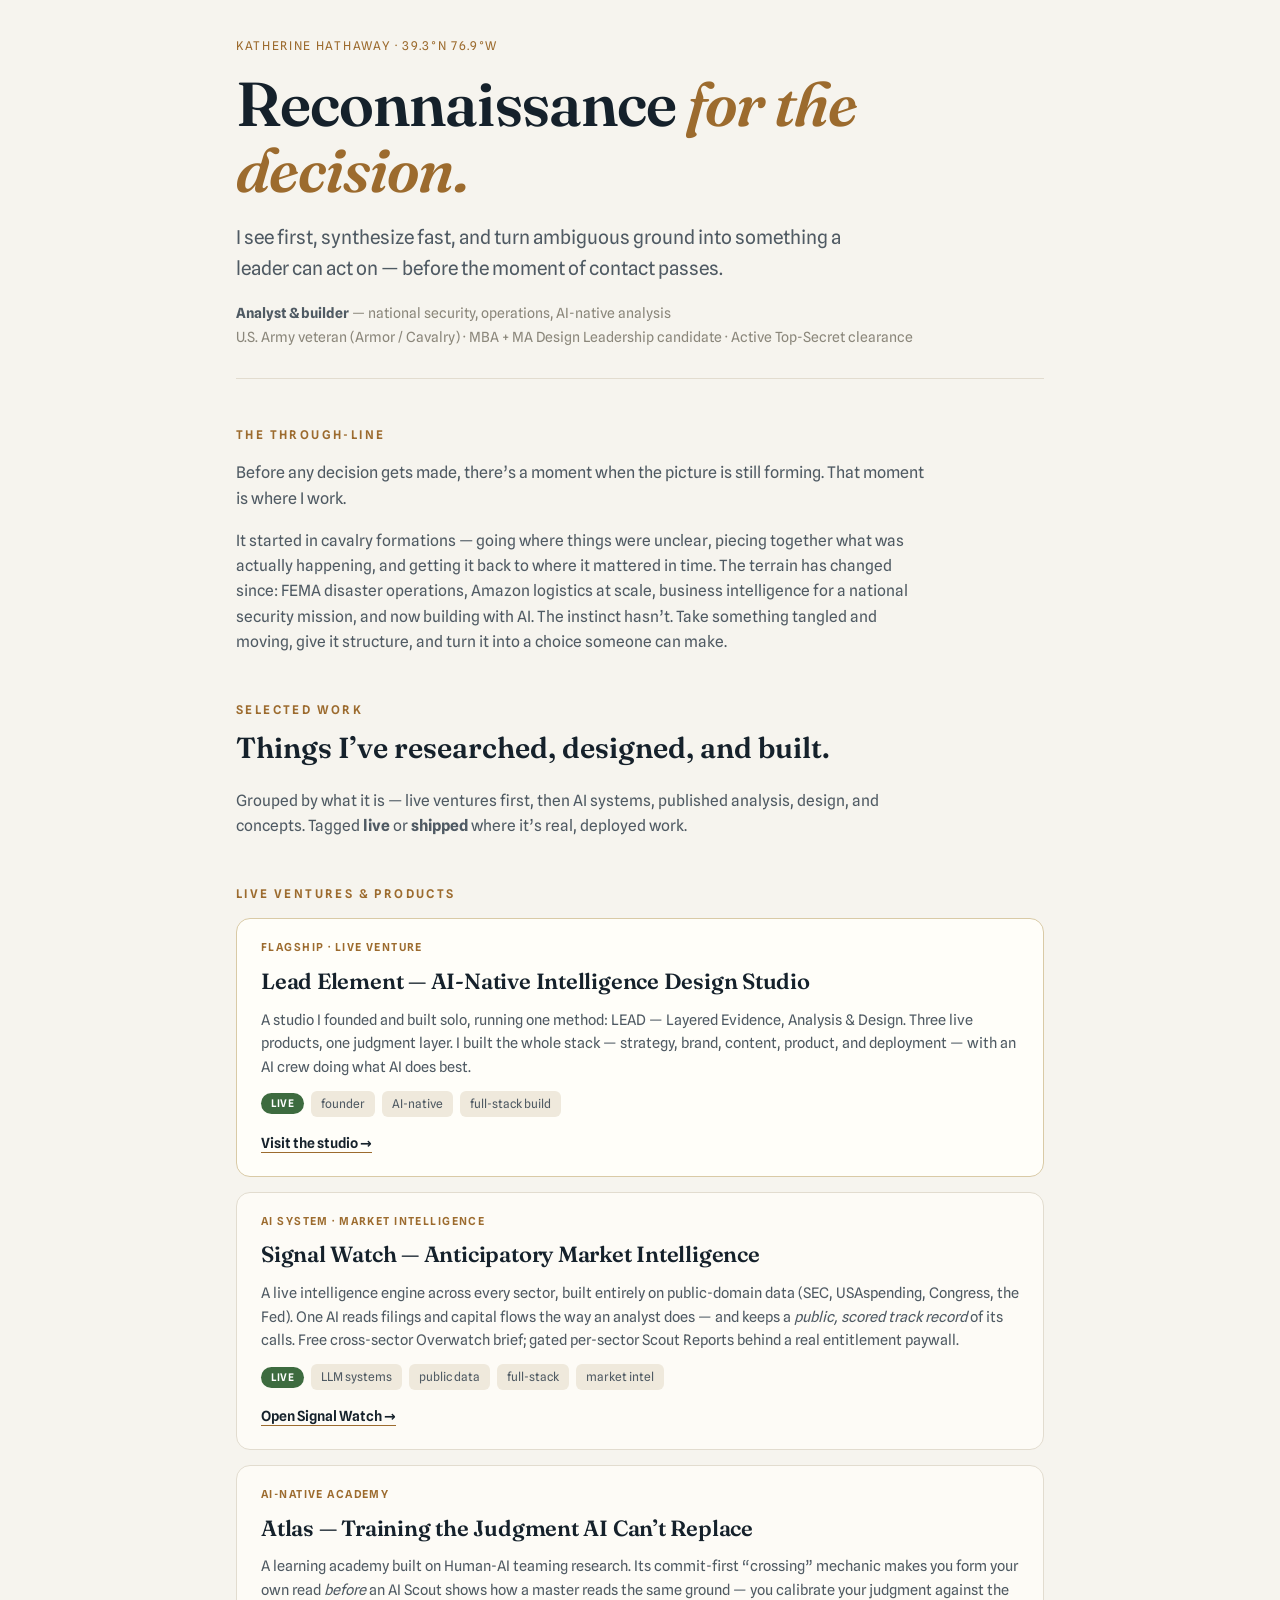
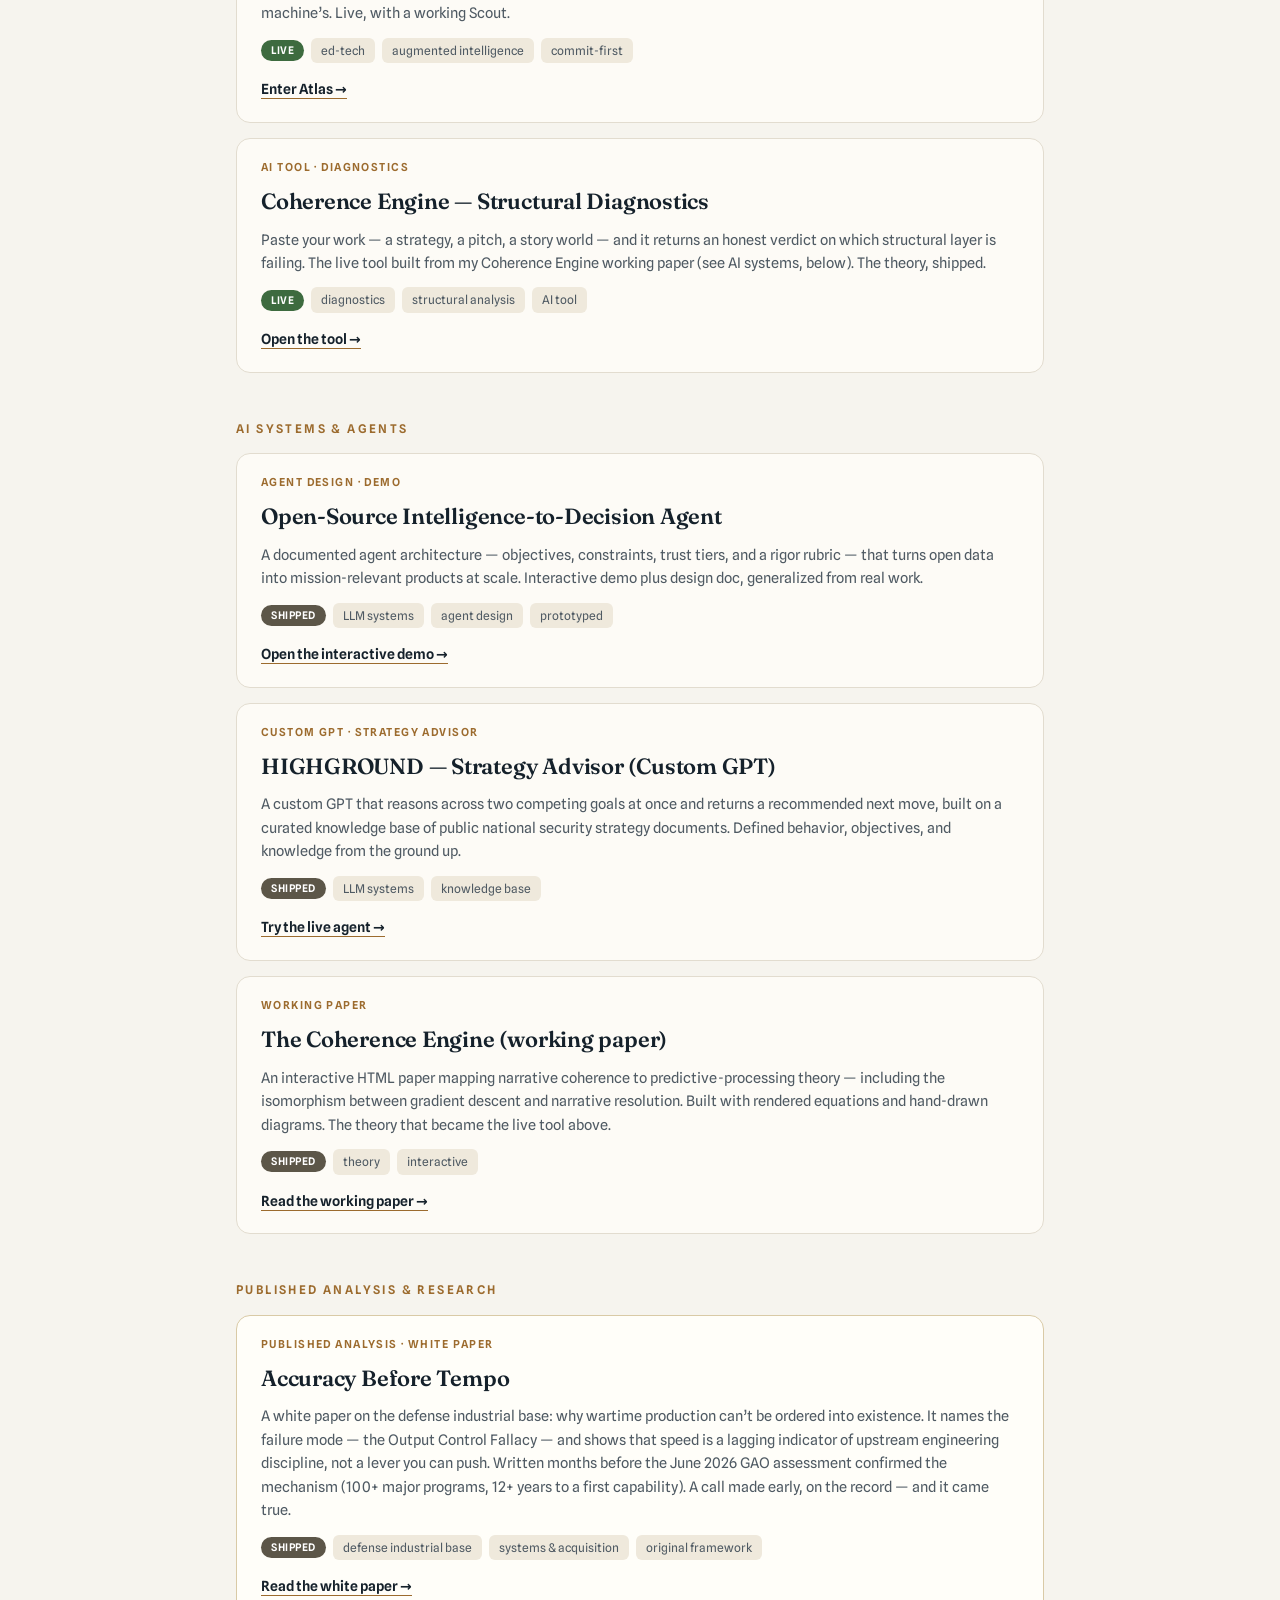
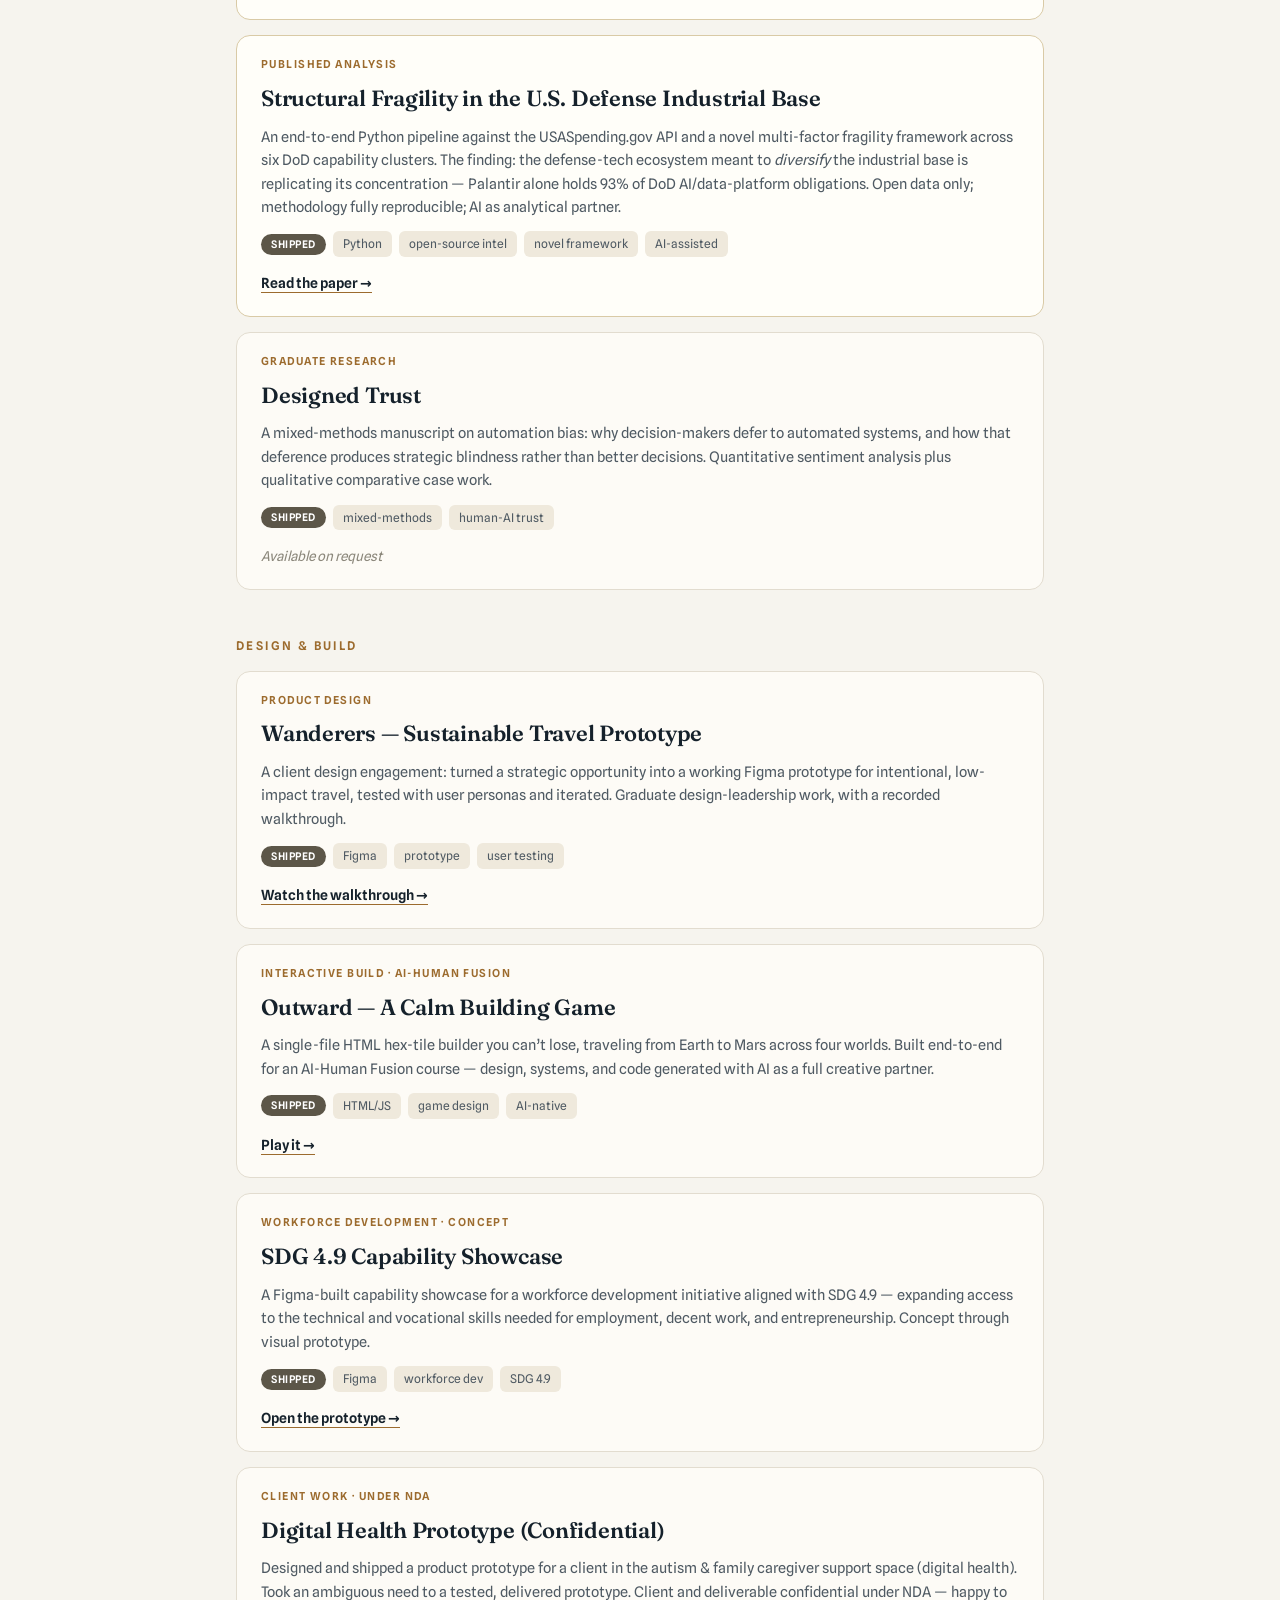
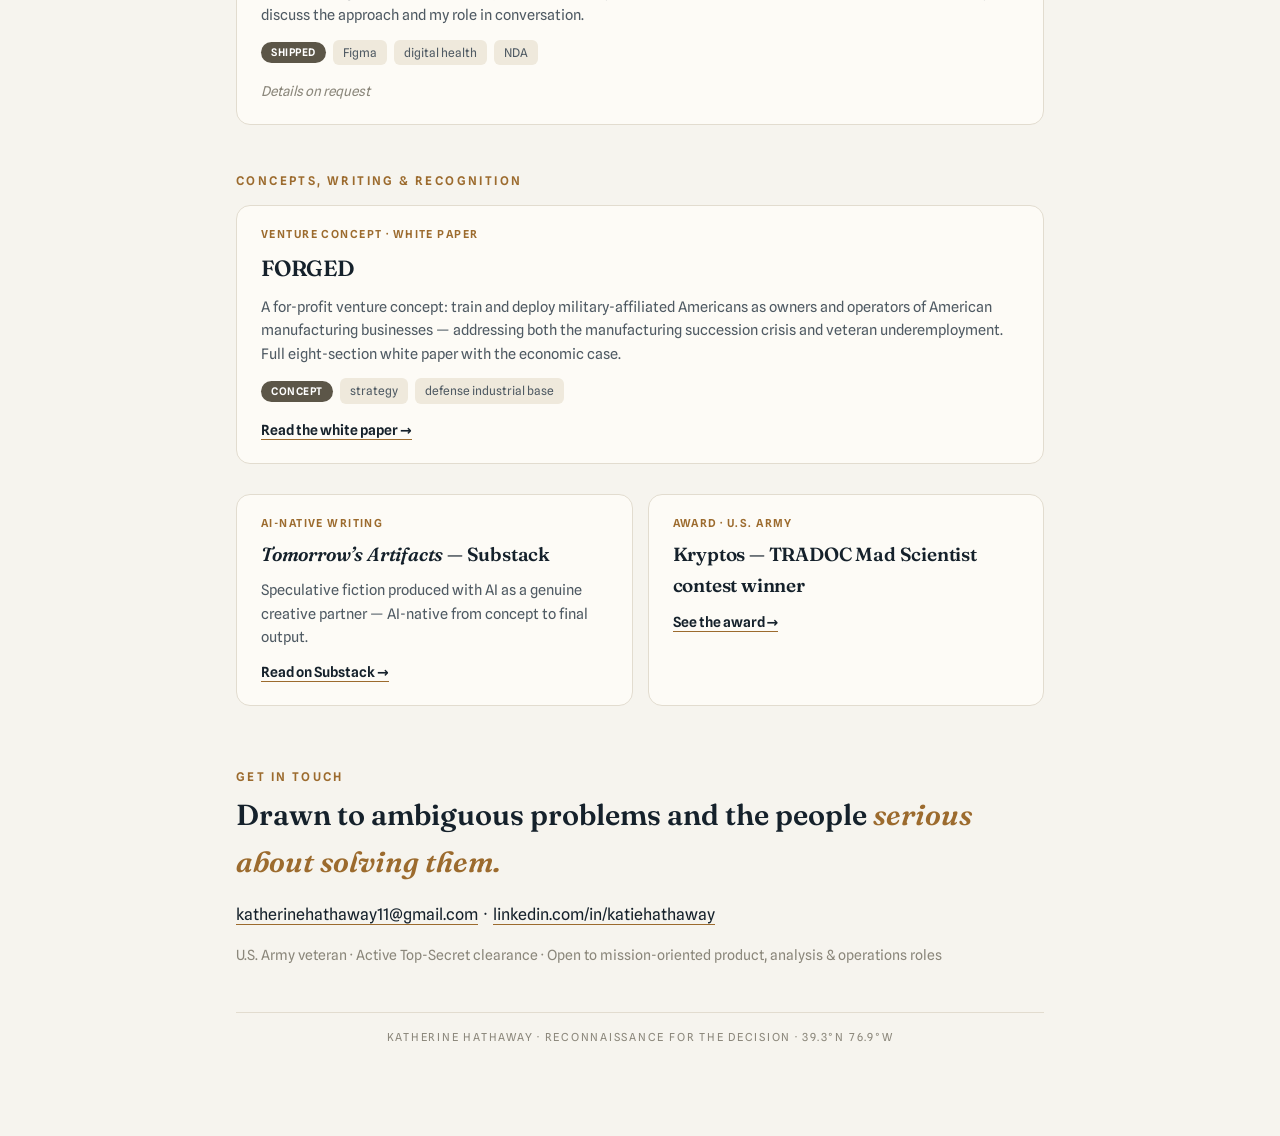
==== index.html @ a7eb68f5 "Add "Accuracy Before Tempo" white paper - accuracy-before-tempo.html at repo root (accent rethemed t" ====
<!DOCTYPE html>
<html lang="en">
<head>
<meta charset="UTF-8">
<meta name="viewport" content="width=device-width, initial-scale=1.0">
<title>Katherine Hathaway — Reconnaissance for the Decision</title>
<meta name="description" content="Katherine Hathaway — analyst and builder. Seeing first, synthesizing fast, and enabling the decision before the moment of contact.">
<link rel="preconnect" href="https://fonts.googleapis.com">
<link rel="preconnect" href="https://fonts.gstatic.com" crossorigin>
<link href="https://fonts.googleapis.com/css2?family=Fraunces:opsz,wght@9..144,400;9..144,500;9..144,600&family=Spline+Sans:wght@400;500;600&display=swap" rel="stylesheet">
<style>
  :root{--bg:#f6f4ee;--paper:#fdfbf6;--ink:#15212b;--dim:#4f5a63;--faint:#8b877b;--line:#e2dccf;
    --accent:#9c6b2e;--live:#3d6b3f;--chip:#efe9dc}
  *{box-sizing:border-box}
  body{margin:0;background:var(--bg);color:var(--ink);line-height:1.62;
    font-family:"Spline Sans",system-ui,-apple-system,Segoe UI,Roboto,sans-serif}
  .wrap{max-width:860px;margin:0 auto;padding:36px 26px 90px}
  .coord{font-family:"Spline Sans",monospace;font-size:12px;letter-spacing:.14em;color:var(--accent);text-transform:uppercase}
  h1{font-family:"Fraunces",Georgia,serif;font-size:62px;line-height:1.06;margin:16px 0 14px;letter-spacing:-.015em;font-weight:600}
  h1 em{color:var(--accent);font-style:italic}
  .tag-line{font-size:19px;color:var(--dim);max-width:660px}
  .cred{font-size:14px;color:var(--faint);margin-top:14px;line-height:1.7}
  .cred b{color:var(--dim)}
  .sec{font-family:"Spline Sans",sans-serif;font-size:12px;letter-spacing:.2em;text-transform:uppercase;color:var(--accent);font-weight:600;margin:46px 0 6px}
  h2{font-family:"Fraunces",serif;font-size:29px;font-weight:600;margin:2px 0 10px}
  h2 em{color:var(--accent);font-style:italic}
  .intro{color:var(--dim);font-size:15.5px;max-width:690px}
  .rule{height:1px;background:var(--line);margin:28px 0}
  .card{background:var(--paper);border:1px solid var(--line);border-radius:14px;padding:20px 24px;margin:15px 0;transition:border-color .15s}
  .card:hover{border-color:#cbbf9f}
  .card.hero{background:#fffef9;border-color:#d9caa6}
  .cat{font-family:"Spline Sans",sans-serif;font-size:11px;letter-spacing:.13em;text-transform:uppercase;color:var(--accent);font-weight:600;margin-bottom:7px}
  .card h3{font-family:"Fraunces",serif;font-size:22px;font-weight:600;margin:0 0 8px;letter-spacing:-.01em}
  .card p{color:var(--dim);font-size:14.5px;margin:0 0 13px}
  .meta{display:flex;flex-wrap:wrap;gap:7px;align-items:center;margin-bottom:13px}
  .pill{font-family:"Spline Sans",sans-serif;font-size:10.5px;letter-spacing:.05em;text-transform:uppercase;font-weight:600;padding:2px 10px;border-radius:20px;background:var(--live);color:#fff}
  .pill.ship{background:#5c5648}.pill.act{background:var(--accent)}
  .chip{font-size:12px;color:var(--dim);background:var(--chip);border-radius:6px;padding:3px 10px}
  .link{color:var(--ink);font-size:14px;font-weight:600;text-decoration:none;border-bottom:1.5px solid var(--accent);padding-bottom:1px}
  .link:hover{color:var(--accent)}
  .muted-link{color:var(--faint);font-size:13.5px;font-style:italic}
  .grid2{display:grid;grid-template-columns:1fr 1fr;gap:15px}
  @media(max-width:640px){.grid2{grid-template-columns:1fr}h1{font-size:46px}}
  .contact a{color:var(--ink);text-decoration:none;border-bottom:1.5px solid var(--accent)}
  .contact a:hover{color:var(--accent)}
  footer{margin-top:44px;border-top:1px solid var(--line);padding-top:16px}
  .foot-coord{font-family:"Spline Sans",sans-serif;font-size:11px;letter-spacing:.16em;color:var(--faint);text-transform:uppercase;text-align:center}
</style>
</head>
<body>
<div class="wrap">
  <div class="coord">Katherine Hathaway · 39.3°N 76.9°W</div>
  <h1>Reconnaissance <em>for the decision.</em></h1>
  <p class="tag-line">I see first, synthesize fast, and turn ambiguous ground into something a leader can act on — before the moment of contact passes.</p>
  <p class="cred"><b>Analyst &amp; builder</b> — national security, operations, AI-native analysis<br>
  U.S. Army veteran (Armor / Cavalry) · MBA + MA Design Leadership candidate · Active Top-Secret clearance</p>

  <div class="rule"></div>
  <div class="sec">The through-line</div>
  <p class="intro" style="font-size:16px">Before any decision gets made, there&#8217;s a moment when the picture is still forming. That moment is where I work.</p>
  <p class="intro">It started in cavalry formations — going where things were unclear, piecing together what was actually happening, and getting it back to where it mattered in time. The terrain has changed since: FEMA disaster operations, Amazon logistics at scale, business intelligence for a national security mission, and now building with AI. The instinct hasn&#8217;t. Take something tangled and moving, give it structure, and turn it into a choice someone can make.</p>

  <div class="sec">Selected work</div>
  <h2>Things I&#8217;ve researched, designed, and built.</h2>
  <p class="intro">Grouped by what it is — live ventures first, then AI systems, published analysis, design, and concepts. Tagged <b>live</b> or <b>shipped</b> where it&#8217;s real, deployed work.</p>

  <div class="sec">Live ventures &amp; products</div>

  <div class="card hero">
    <div class="cat">Flagship · Live venture</div>
    <h3>Lead Element — AI-Native Intelligence Design Studio</h3>
    <p>A studio I founded and built solo, running one method: LEAD — Layered Evidence, Analysis &amp; Design. Three live products, one judgment layer. I built the whole stack — strategy, brand, content, product, and deployment — with an AI crew doing what AI does best.</p>
    <div class="meta"><span class="pill">live</span><span class="chip">founder</span><span class="chip">AI-native</span><span class="chip">full-stack build</span></div>
    <a class="link" href="https://leadelement.design">Visit the studio →</a>
  </div>

  <div class="card">
    <div class="cat">AI system · Market intelligence</div>
    <h3>Signal Watch — Anticipatory Market Intelligence</h3>
    <p>A live intelligence engine across every sector, built entirely on public-domain data (SEC, USAspending, Congress, the Fed). One AI reads filings and capital flows the way an analyst does — and keeps a <i>public, scored track record</i> of its calls. Free cross-sector Overwatch brief; gated per-sector Scout Reports behind a real entitlement paywall.</p>
    <div class="meta"><span class="pill">live</span><span class="chip">LLM systems</span><span class="chip">public data</span><span class="chip">full-stack</span><span class="chip">market intel</span></div>
    <a class="link" href="https://signalwatch-intel.netlify.app">Open Signal Watch →</a>
  </div>

  <div class="card">
    <div class="cat">AI-native academy</div>
    <h3>Atlas — Training the Judgment AI Can&#8217;t Replace</h3>
    <p>A learning academy built on Human-AI teaming research. Its commit-first &#8220;crossing&#8221; mechanic makes you form your own read <i>before</i> an AI Scout shows how a master reads the same ground — you calibrate your judgment against the machine&#8217;s. Live, with a working Scout.</p>
    <div class="meta"><span class="pill">live</span><span class="chip">ed-tech</span><span class="chip">augmented intelligence</span><span class="chip">commit-first</span></div>
    <a class="link" href="https://atlas-learning-academy.netlify.app">Enter Atlas →</a>
  </div>

  <div class="card">
    <div class="cat">AI tool · Diagnostics</div>
    <h3>Coherence Engine — Structural Diagnostics</h3>
    <p>Paste your work — a strategy, a pitch, a story world — and it returns an honest verdict on which structural layer is failing. The live tool built from my Coherence Engine working paper (see AI systems, below). The theory, shipped.</p>
    <div class="meta"><span class="pill">live</span><span class="chip">diagnostics</span><span class="chip">structural analysis</span><span class="chip">AI tool</span></div>
    <a class="link" href="https://coherence-engine-kh.netlify.app">Open the tool →</a>
  </div>

  <div class="sec">AI systems &amp; agents</div>

  <div class="card">
    <div class="cat">Agent design · demo</div>
    <h3>Open-Source Intelligence-to-Decision Agent</h3>
    <p>A documented agent architecture — objectives, constraints, trust tiers, and a rigor rubric — that turns open data into mission-relevant products at scale. Interactive demo plus design doc, generalized from real work.</p>
    <div class="meta"><span class="pill ship">shipped</span><span class="chip">LLM systems</span><span class="chip">agent design</span><span class="chip">prototyped</span></div>
    <a class="link" href="https://katherinehathaway.netlify.app/agent_design_demo">Open the interactive demo →</a>
  </div>

  <div class="card">
    <div class="cat">Custom GPT · strategy advisor</div>
    <h3>HIGHGROUND — Strategy Advisor (Custom GPT)</h3>
    <p>A custom GPT that reasons across two competing goals at once and returns a recommended next move, built on a curated knowledge base of public national security strategy documents. Defined behavior, objectives, and knowledge from the ground up.</p>
    <div class="meta"><span class="pill ship">shipped</span><span class="chip">LLM systems</span><span class="chip">knowledge base</span></div>
    <a class="link" href="https://chatgpt.com/g/g-6a1b4e32e2e081918fb366ae6318f554-highground">Try the live agent →</a>
  </div>

  <div class="card">
    <div class="cat">Working paper</div>
    <h3>The Coherence Engine (working paper)</h3>
    <p>An interactive HTML paper mapping narrative coherence to predictive-processing theory — including the isomorphism between gradient descent and narrative resolution. Built with rendered equations and hand-drawn diagrams. The theory that became the live tool above.</p>
    <div class="meta"><span class="pill ship">shipped</span><span class="chip">theory</span><span class="chip">interactive</span></div>
    <a class="link" href="https://claude.ai/public/artifacts/2741da09-da04-455b-bac2-7fe76b995691">Read the working paper →</a>
  </div>

  <div class="sec">Published analysis &amp; research</div>

  <div class="card hero">
    <div class="cat">Published analysis · white paper</div>
    <h3>Accuracy Before Tempo</h3>
    <p>A white paper on the defense industrial base: why wartime production can&#8217;t be ordered into existence. It names the failure mode — the Output Control Fallacy — and shows that speed is a lagging indicator of upstream engineering discipline, not a lever you can push. Written months before the June 2026 GAO assessment confirmed the mechanism (100+ major programs, 12+ years to a first capability). A call made early, on the record — and it came true.</p>
    <div class="meta"><span class="pill ship">shipped</span><span class="chip">defense industrial base</span><span class="chip">systems &amp; acquisition</span><span class="chip">original framework</span></div>
    <a class="link" href="/accuracy-before-tempo">Read the white paper →</a>
  </div>

  <div class="card hero">
    <div class="cat">Published analysis</div>
    <h3>Structural Fragility in the U.S. Defense Industrial Base</h3>
    <p>An end-to-end Python pipeline against the USASpending.gov API and a novel multi-factor fragility framework across six DoD capability clusters. The finding: the defense-tech ecosystem meant to <i>diversify</i> the industrial base is replicating its concentration — Palantir alone holds 93% of DoD AI/data-platform obligations. Open data only; methodology fully reproducible; AI as analytical partner.</p>
    <div class="meta"><span class="pill ship">shipped</span><span class="chip">Python</span><span class="chip">open-source intel</span><span class="chip">novel framework</span><span class="chip">AI-assisted</span></div>
    <a class="link" href="https://www.linkedin.com/pulse/structural-fragility-us-defense-industrial-base-using-hathaway-vlwae/">Read the paper →</a>
  </div>

  <div class="card">
    <div class="cat">Graduate research</div>
    <h3>Designed Trust</h3>
    <p>A mixed-methods manuscript on automation bias: why decision-makers defer to automated systems, and how that deference produces strategic blindness rather than better decisions. Quantitative sentiment analysis plus qualitative comparative case work.</p>
    <div class="meta"><span class="pill ship">shipped</span><span class="chip">mixed-methods</span><span class="chip">human-AI trust</span></div>
    <span class="muted-link">Available on request</span>
  </div>

  <div class="sec">Design &amp; build</div>

  <div class="card">
    <div class="cat">Product design</div>
    <h3>Wanderers — Sustainable Travel Prototype</h3>
    <p>A client design engagement: turned a strategic opportunity into a working Figma prototype for intentional, low-impact travel, tested with user personas and iterated. Graduate design-leadership work, with a recorded walkthrough.</p>
    <div class="meta"><span class="pill ship">shipped</span><span class="chip">Figma</span><span class="chip">prototype</span><span class="chip">user testing</span></div>
    <a class="link" href="https://snake-onion-46235903.figma.site/">Watch the walkthrough →</a>
  </div>

  <div class="card">
    <div class="cat">Interactive build · AI-Human Fusion</div>
    <h3>Outward — A Calm Building Game</h3>
    <p>A single-file HTML hex-tile builder you can&#8217;t lose, traveling from Earth to Mars across four worlds. Built end-to-end for an AI-Human Fusion course — design, systems, and code generated with AI as a full creative partner.</p>
    <div class="meta"><span class="pill ship">shipped</span><span class="chip">HTML/JS</span><span class="chip">game design</span><span class="chip">AI-native</span></div>
    <a class="link" href="https://katherinehathaway.netlify.app/outward">Play it →</a>
  </div>

  <div class="card">
    <div class="cat">Workforce development · concept</div>
    <h3>SDG 4.9 Capability Showcase</h3>
    <p>A Figma-built capability showcase for a workforce development initiative aligned with SDG 4.9 — expanding access to the technical and vocational skills needed for employment, decent work, and entrepreneurship. Concept through visual prototype.</p>
    <div class="meta"><span class="pill ship">shipped</span><span class="chip">Figma</span><span class="chip">workforce dev</span><span class="chip">SDG 4.9</span></div>
    <a class="link" href="https://linked-meta-05656692.figma.site/">Open the prototype →</a>
  </div>

  <div class="card">
    <div class="cat">Client work · under NDA</div>
    <h3>Digital Health Prototype (Confidential)</h3>
    <p>Designed and shipped a product prototype for a client in the autism &amp; family caregiver support space (digital health). Took an ambiguous need to a tested, delivered prototype. Client and deliverable confidential under NDA — happy to discuss the approach and my role in conversation.</p>
    <div class="meta"><span class="pill ship">shipped</span><span class="chip">Figma</span><span class="chip">digital health</span><span class="chip">NDA</span></div>
    <span class="muted-link">Details on request</span>
  </div>

  <div class="sec">Concepts, writing &amp; recognition</div>

  <div class="card">
    <div class="cat">Venture concept · white paper</div>
    <h3>FORGED</h3>
    <p>A for-profit venture concept: train and deploy military-affiliated Americans as owners and operators of American manufacturing businesses — addressing both the manufacturing succession crisis and veteran underemployment. Full eight-section white paper with the economic case.</p>
    <div class="meta"><span class="pill ship">concept</span><span class="chip">strategy</span><span class="chip">defense industrial base</span></div>
    <a class="link" href="https://katherinehathaway.netlify.app/FORGED_White_Paper_2026.pdf">Read the white paper →</a>
  </div>

  <div class="grid2">
    <div class="card">
      <div class="cat">AI-native writing</div>
      <h3 style="font-size:19px"><em>Tomorrow&#8217;s Artifacts</em> — Substack</h3>
      <p style="margin-bottom:10px">Speculative fiction produced with AI as a genuine creative partner — AI-native from concept to final output.</p>
      <a class="link" href="https://katherinehathaway.substack.com/">Read on Substack →</a>
    </div>
    <div class="card">
      <div class="cat">Award · U.S. Army</div>
      <h3 style="font-size:19px">Kryptos — TRADOC Mad Scientist contest winner</h3>
      <a class="link" href="https://madsciblog.tradoc.army.mil/346-kryptos-calling-all-creators-multi-media-contest-winner/">See the award →</a>
    </div>
  </div>

  <div class="sec">Get in touch</div>
  <h2>Drawn to ambiguous problems and the people <em>serious about solving them.</em></h2>
  <p class="contact" style="font-size:16px"><a href="mailto:katherinehathaway11@gmail.com">katherinehathaway11@gmail.com</a> &nbsp;·&nbsp; <a href="https://www.linkedin.com/in/katiehathaway/">linkedin.com/in/katiehathaway</a></p>
  <p class="cred">U.S. Army veteran · Active Top-Secret clearance · Open to mission-oriented product, analysis &amp; operations roles</p>

  <footer><div class="foot-coord">Katherine Hathaway · Reconnaissance for the Decision · 39.3°N 76.9°W</div></footer>
</div>
</body>
</html>
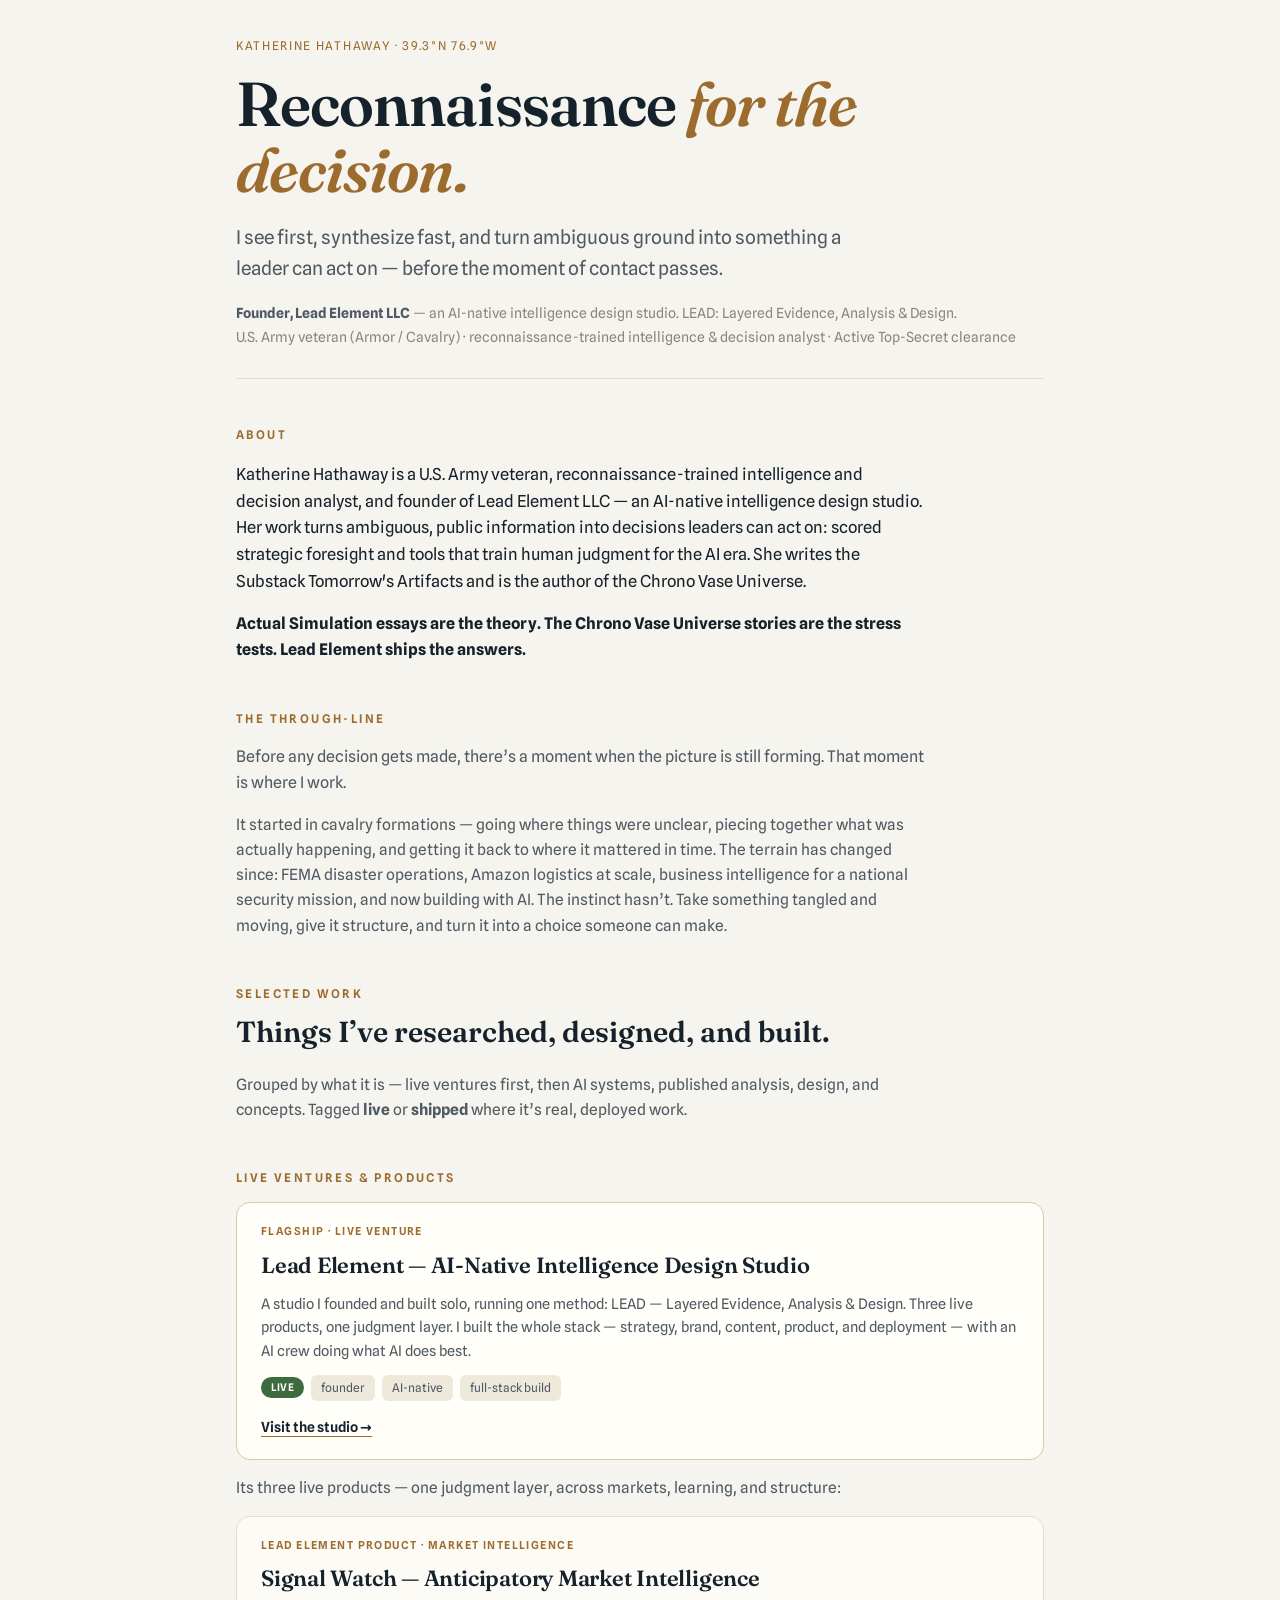
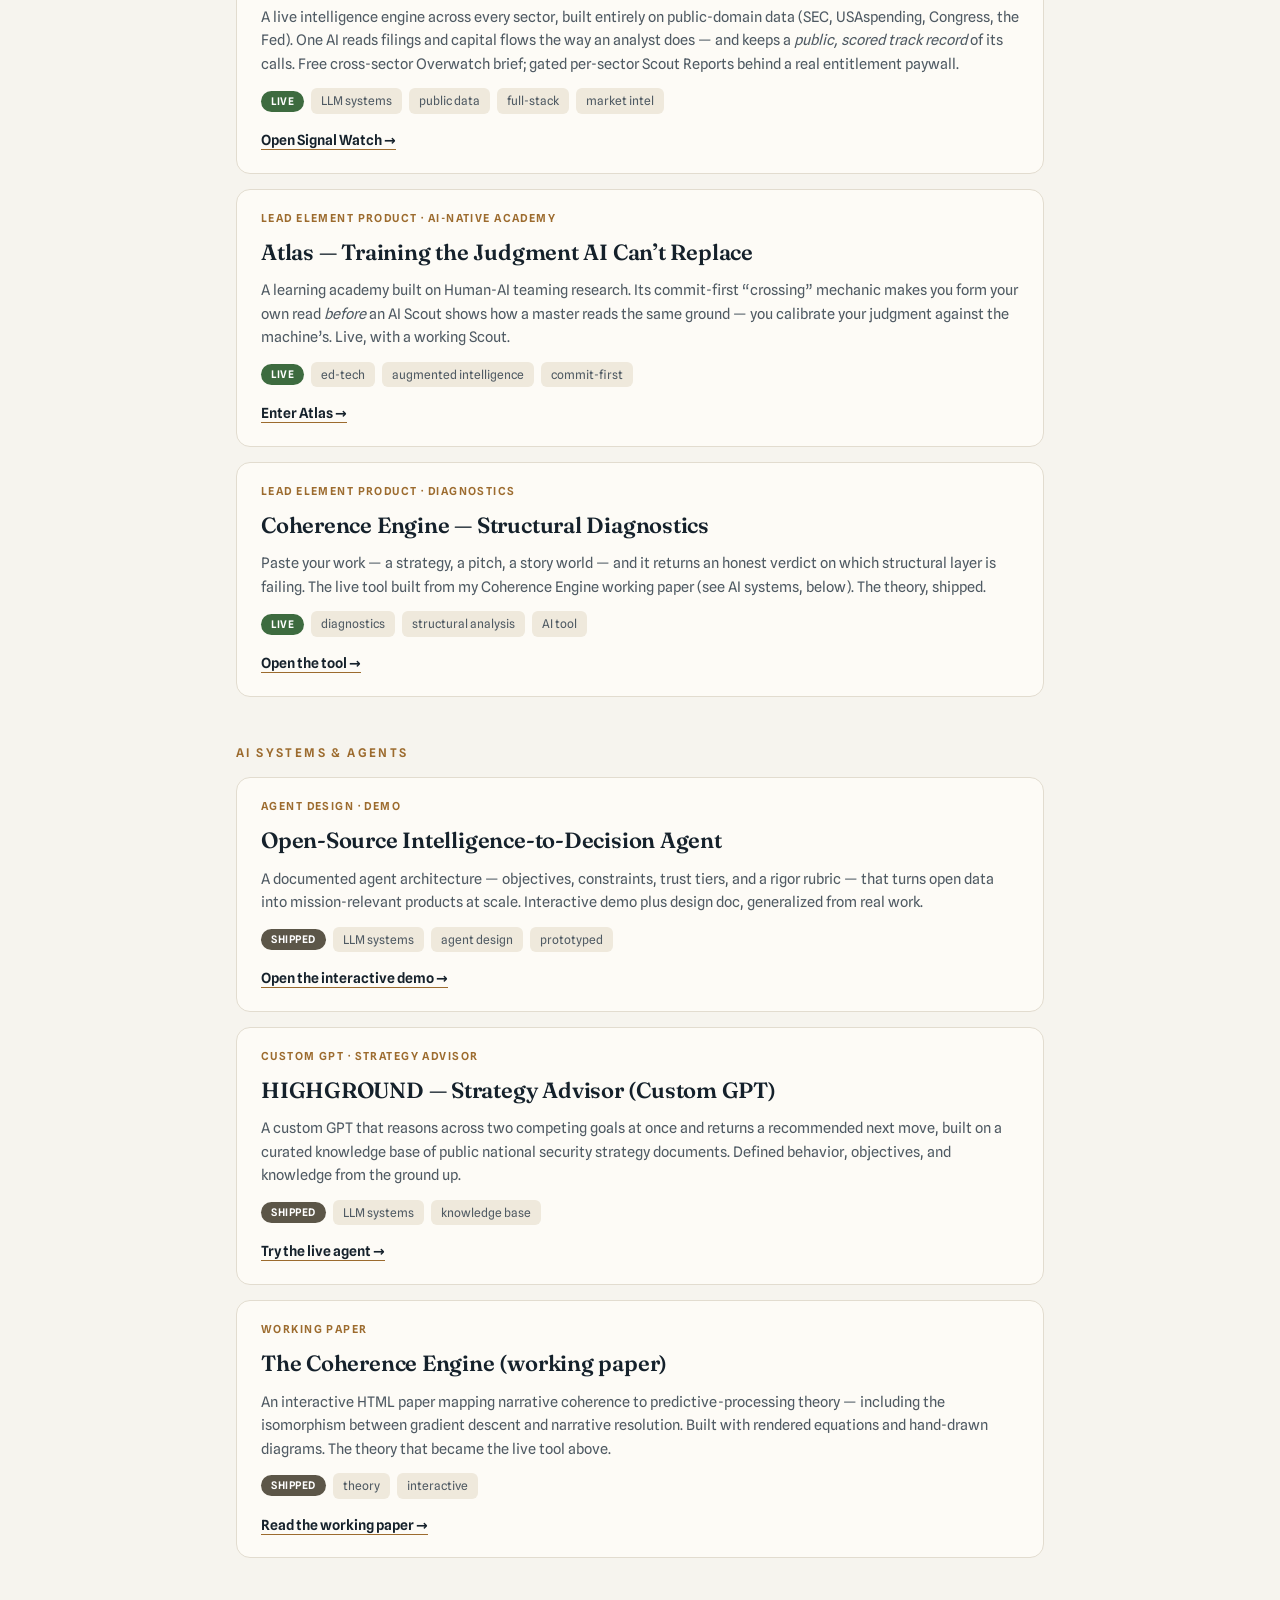
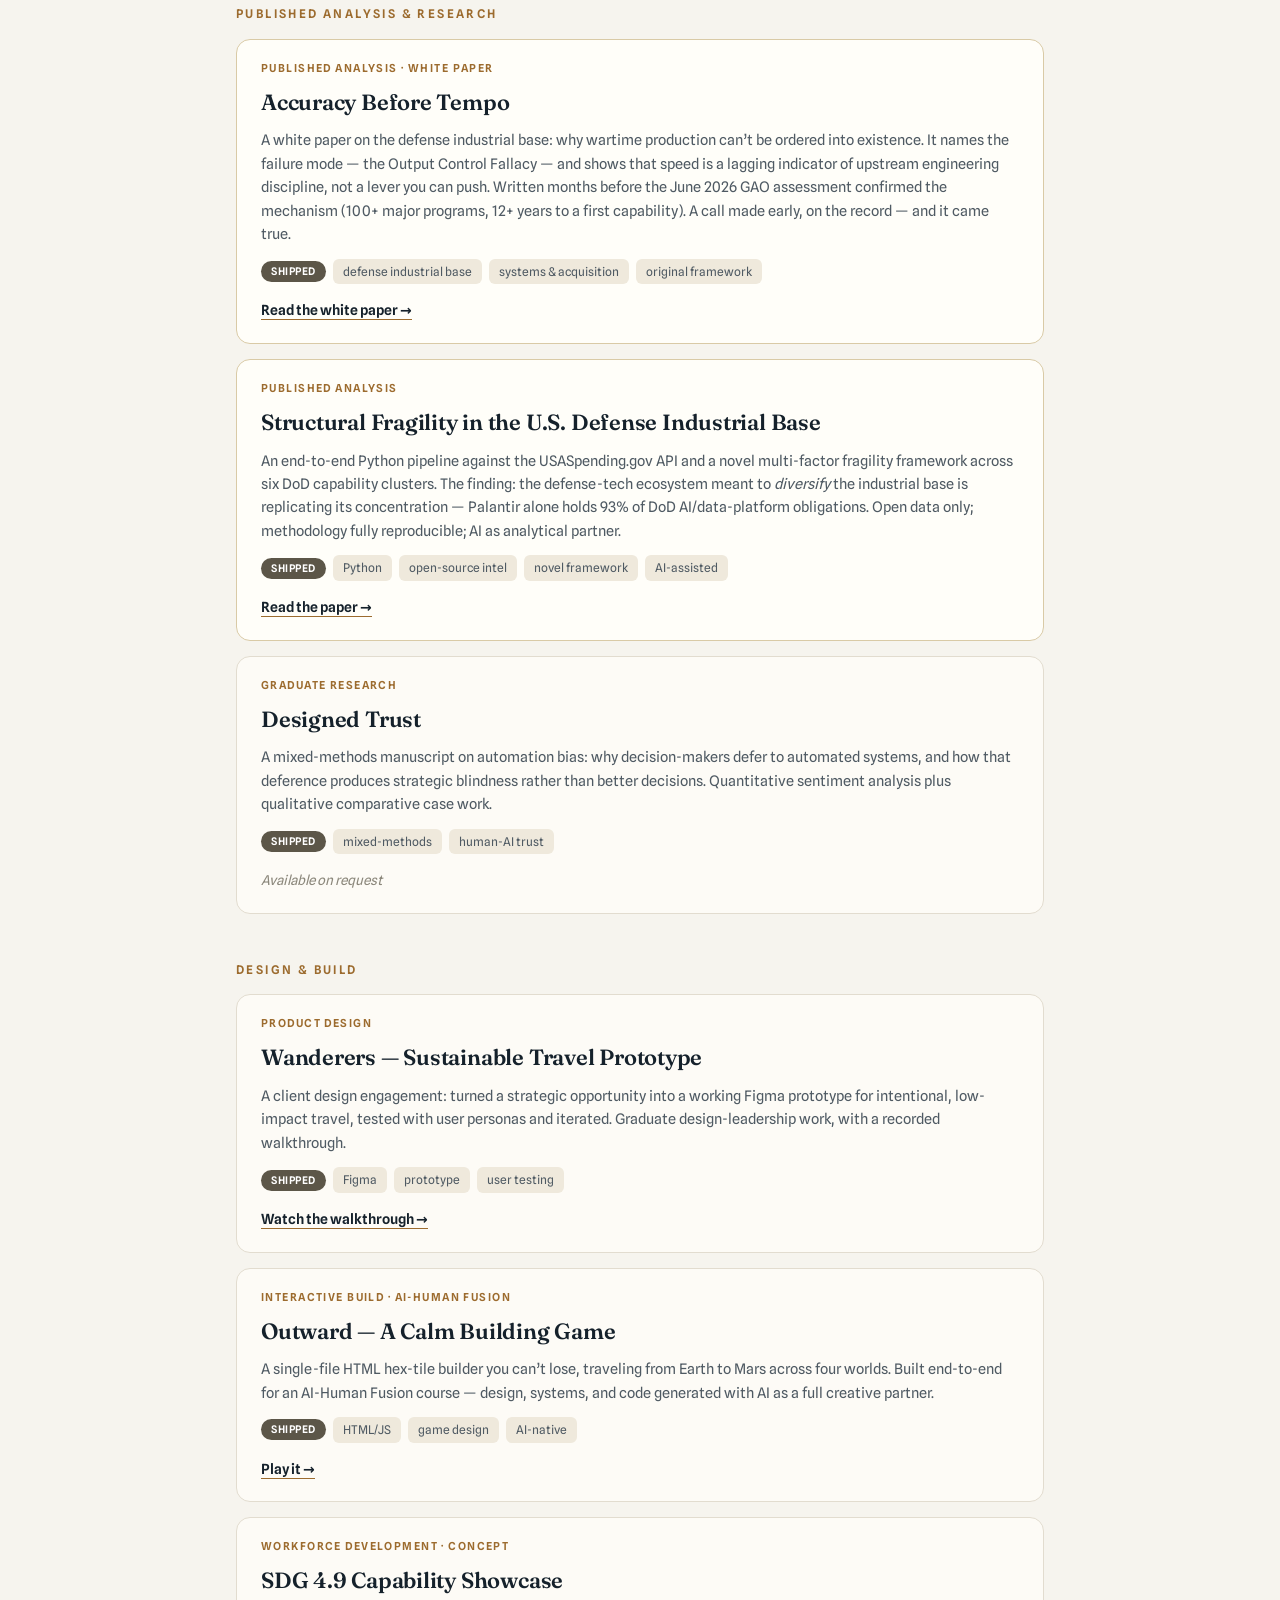
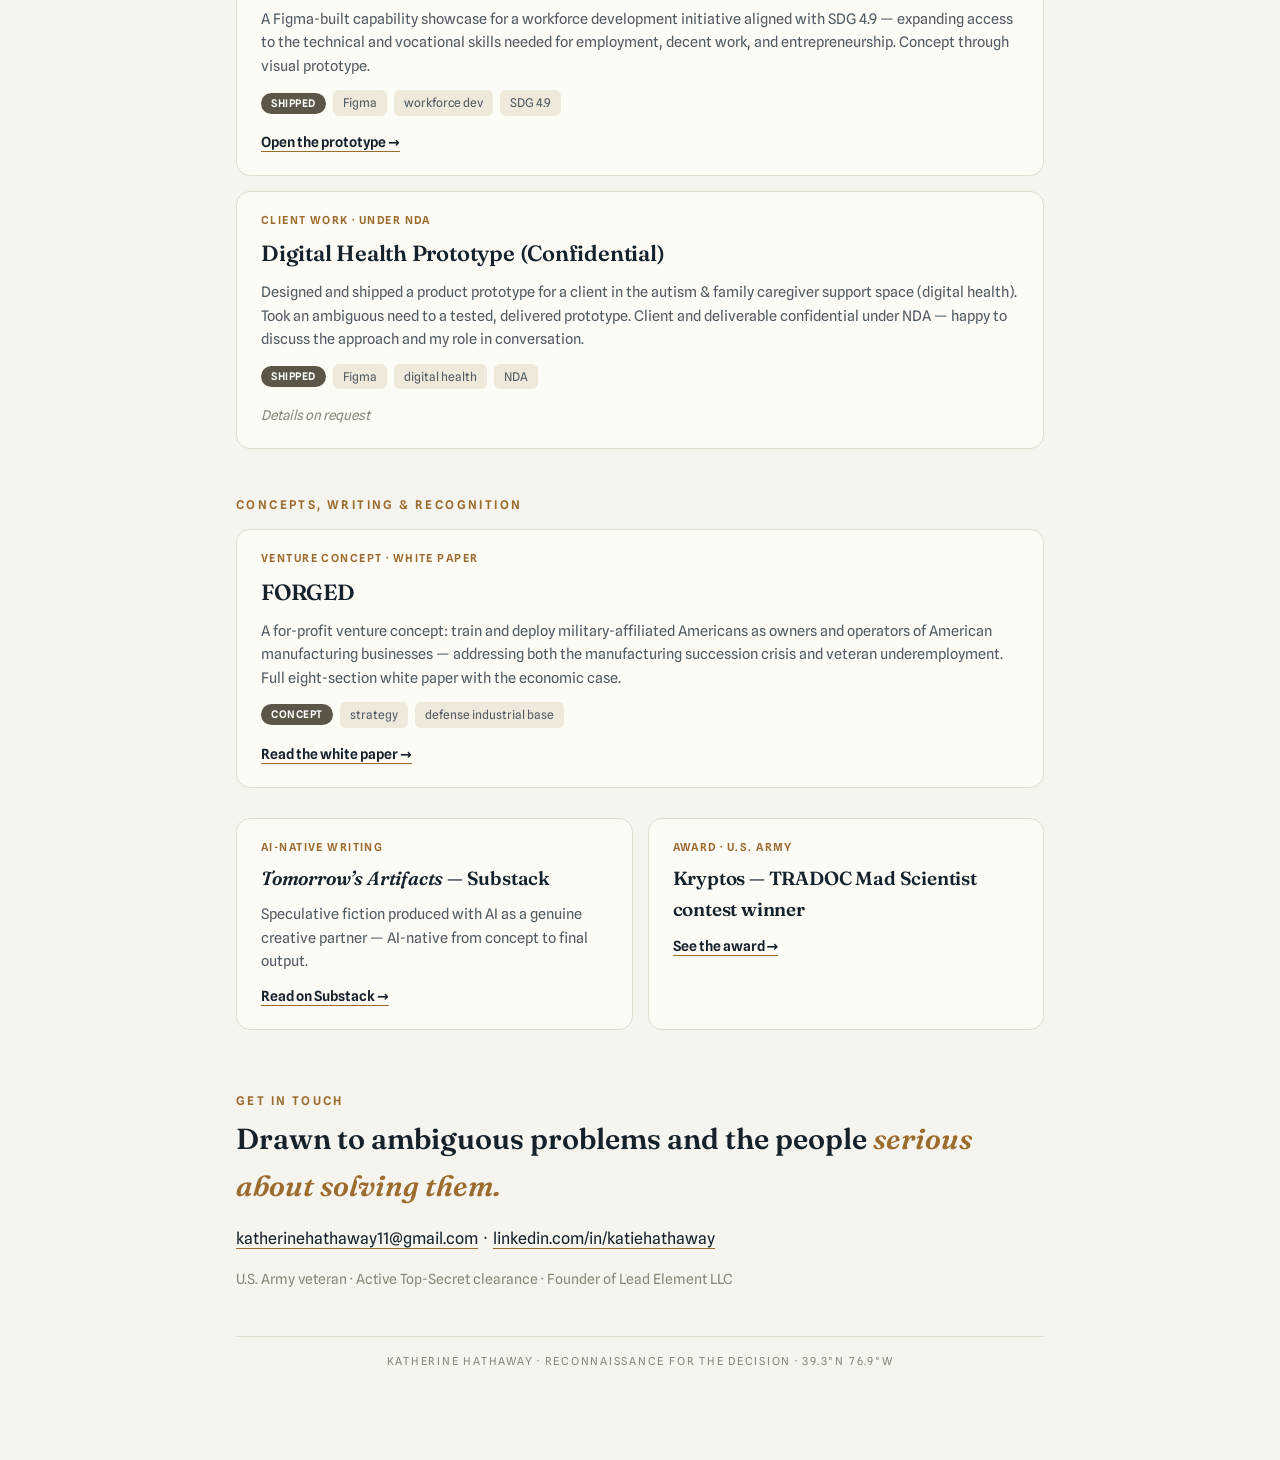
==== commit 5d0caf1c: "Portfolio: Lead Element leads + founder-first + bio + Person JSON-LD - Lead Element leads the ventur" ====
--- a/index.html
+++ b/index.html
@@ -8,6 +8,30 @@
 <link rel="preconnect" href="https://fonts.googleapis.com">
 <link rel="preconnect" href="https://fonts.gstatic.com" crossorigin>
 <link href="https://fonts.googleapis.com/css2?family=Fraunces:opsz,wght@9..144,400;9..144,500;9..144,600&family=Spline+Sans:wght@400;500;600&display=swap" rel="stylesheet">
+<script type="application/ld+json">
+{
+  "@context": "https://schema.org",
+  "@type": "Person",
+  "@id": "https://katherinehathaway.netlify.app/#person",
+  "name": "Katherine Hathaway",
+  "alternateName": ["Katie Hathaway"],
+  "jobTitle": "Founder, Lead Element LLC",
+  "worksFor": { "@id": "https://leadelement.design/#org" },
+  "founder": { "@id": "https://leadelement.design/#org" },
+  "description": "U.S. Army veteran, reconnaissance-trained intelligence and decision analyst, and founder of Lead Element LLC, an AI-native intelligence design studio. Writes the Substack Tomorrow's Artifacts and is the author of the Chrono Vase Universe.",
+  "knowsAbout": ["strategic foresight","decision intelligence","defense industrial base analysis","scored forecasting","sensemaking","AI-native analysis"],
+  "alumniOf": [
+    { "@type": "CollegeOrUniversity", "name": "Norwich University" },
+    { "@type": "CollegeOrUniversity", "name": "Arizona State University" },
+    { "@type": "CollegeOrUniversity", "name": "Johns Hopkins University" }
+  ],
+  "sameAs": [
+    "https://katherinehathaway.substack.com",
+    "https://www.linkedin.com/in/katiehathaway",
+    "https://leadelement.design"
+  ]
+}
+</script>
 <style>
   :root{--bg:#f6f4ee;--paper:#fdfbf6;--ink:#15212b;--dim:#4f5a63;--faint:#8b877b;--line:#e2dccf;
     --accent:#9c6b2e;--live:#3d6b3f;--chip:#efe9dc}
@@ -52,10 +76,14 @@
   <div class="coord">Katherine Hathaway · 39.3°N 76.9°W</div>
   <h1>Reconnaissance <em>for the decision.</em></h1>
   <p class="tag-line">I see first, synthesize fast, and turn ambiguous ground into something a leader can act on — before the moment of contact passes.</p>
-  <p class="cred"><b>Analyst &amp; builder</b> — national security, operations, AI-native analysis<br>
-  U.S. Army veteran (Armor / Cavalry) · MBA + MA Design Leadership candidate · Active Top-Secret clearance</p>
+  <p class="cred"><b>Founder, Lead Element LLC</b> — an AI-native intelligence design studio. LEAD: Layered Evidence, Analysis &amp; Design.<br>
+  U.S. Army veteran (Armor / Cavalry) · reconnaissance-trained intelligence &amp; decision analyst · Active Top-Secret clearance</p>
 
   <div class="rule"></div>
+  <div class="sec">About</div>
+  <p class="intro" style="font-size:16.5px;color:var(--ink)">Katherine Hathaway is a U.S. Army veteran, reconnaissance-trained intelligence and decision analyst, and founder of Lead Element LLC — an AI-native intelligence design studio. Her work turns ambiguous, public information into decisions leaders can act on: scored strategic foresight and tools that train human judgment for the AI era. She writes the Substack Tomorrow's Artifacts and is the author of the Chrono Vase Universe.</p>
+  <p class="intro" style="font-size:16px;color:var(--dim)"><b style="color:var(--ink)">Actual Simulation essays are the theory. The Chrono Vase Universe stories are the stress tests. Lead Element ships the answers.</b></p>
+
   <div class="sec">The through-line</div>
   <p class="intro" style="font-size:16px">Before any decision gets made, there&#8217;s a moment when the picture is still forming. That moment is where I work.</p>
   <p class="intro">It started in cavalry formations — going where things were unclear, piecing together what was actually happening, and getting it back to where it mattered in time. The terrain has changed since: FEMA disaster operations, Amazon logistics at scale, business intelligence for a national security mission, and now building with AI. The instinct hasn&#8217;t. Take something tangled and moving, give it structure, and turn it into a choice someone can make.</p>
@@ -74,8 +102,10 @@
     <a class="link" href="https://leadelement.design">Visit the studio →</a>
   </div>
 
-  <div class="card">
-    <div class="cat">AI system · Market intelligence</div>
+  <p class="intro" style="margin:6px 0 0">Its three live products — one judgment layer, across markets, learning, and structure:</p>
+
+  <div class="card">
+    <div class="cat">Lead Element product · Market intelligence</div>
     <h3>Signal Watch — Anticipatory Market Intelligence</h3>
     <p>A live intelligence engine across every sector, built entirely on public-domain data (SEC, USAspending, Congress, the Fed). One AI reads filings and capital flows the way an analyst does — and keeps a <i>public, scored track record</i> of its calls. Free cross-sector Overwatch brief; gated per-sector Scout Reports behind a real entitlement paywall.</p>
     <div class="meta"><span class="pill">live</span><span class="chip">LLM systems</span><span class="chip">public data</span><span class="chip">full-stack</span><span class="chip">market intel</span></div>
@@ -83,7 +113,7 @@
   </div>
 
   <div class="card">
-    <div class="cat">AI-native academy</div>
+    <div class="cat">Lead Element product · AI-native academy</div>
     <h3>Atlas — Training the Judgment AI Can&#8217;t Replace</h3>
     <p>A learning academy built on Human-AI teaming research. Its commit-first &#8220;crossing&#8221; mechanic makes you form your own read <i>before</i> an AI Scout shows how a master reads the same ground — you calibrate your judgment against the machine&#8217;s. Live, with a working Scout.</p>
     <div class="meta"><span class="pill">live</span><span class="chip">ed-tech</span><span class="chip">augmented intelligence</span><span class="chip">commit-first</span></div>
@@ -91,7 +121,7 @@
   </div>
 
   <div class="card">
-    <div class="cat">AI tool · Diagnostics</div>
+    <div class="cat">Lead Element product · Diagnostics</div>
     <h3>Coherence Engine — Structural Diagnostics</h3>
     <p>Paste your work — a strategy, a pitch, a story world — and it returns an honest verdict on which structural layer is failing. The live tool built from my Coherence Engine working paper (see AI systems, below). The theory, shipped.</p>
     <div class="meta"><span class="pill">live</span><span class="chip">diagnostics</span><span class="chip">structural analysis</span><span class="chip">AI tool</span></div>
@@ -211,7 +241,7 @@
   <div class="sec">Get in touch</div>
   <h2>Drawn to ambiguous problems and the people <em>serious about solving them.</em></h2>
   <p class="contact" style="font-size:16px"><a href="mailto:katherinehathaway11@gmail.com">katherinehathaway11@gmail.com</a> &nbsp;·&nbsp; <a href="https://www.linkedin.com/in/katiehathaway/">linkedin.com/in/katiehathaway</a></p>
-  <p class="cred">U.S. Army veteran · Active Top-Secret clearance · Open to mission-oriented product, analysis &amp; operations roles</p>
+  <p class="cred">U.S. Army veteran · Active Top-Secret clearance · Founder of Lead Element LLC</p>
 
   <footer><div class="foot-coord">Katherine Hathaway · Reconnaissance for the Decision · 39.3°N 76.9°W</div></footer>
 </div>
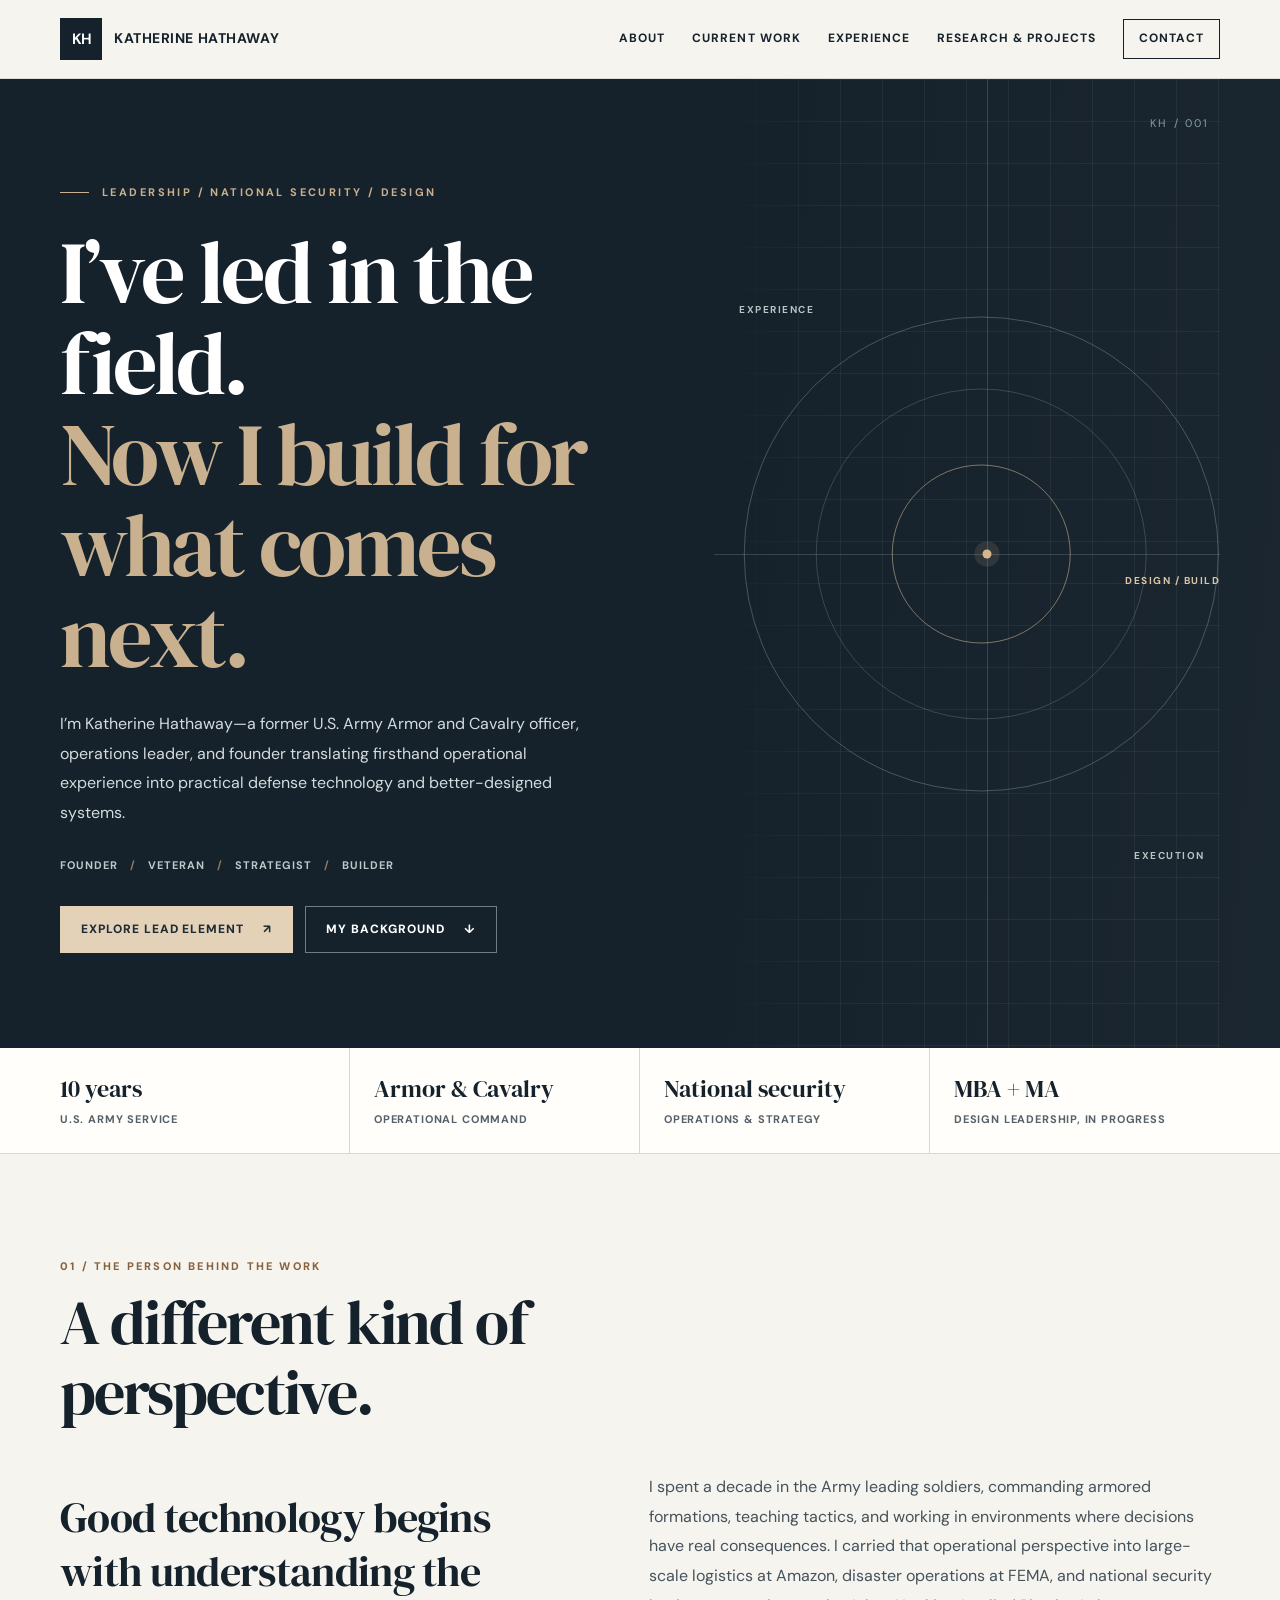
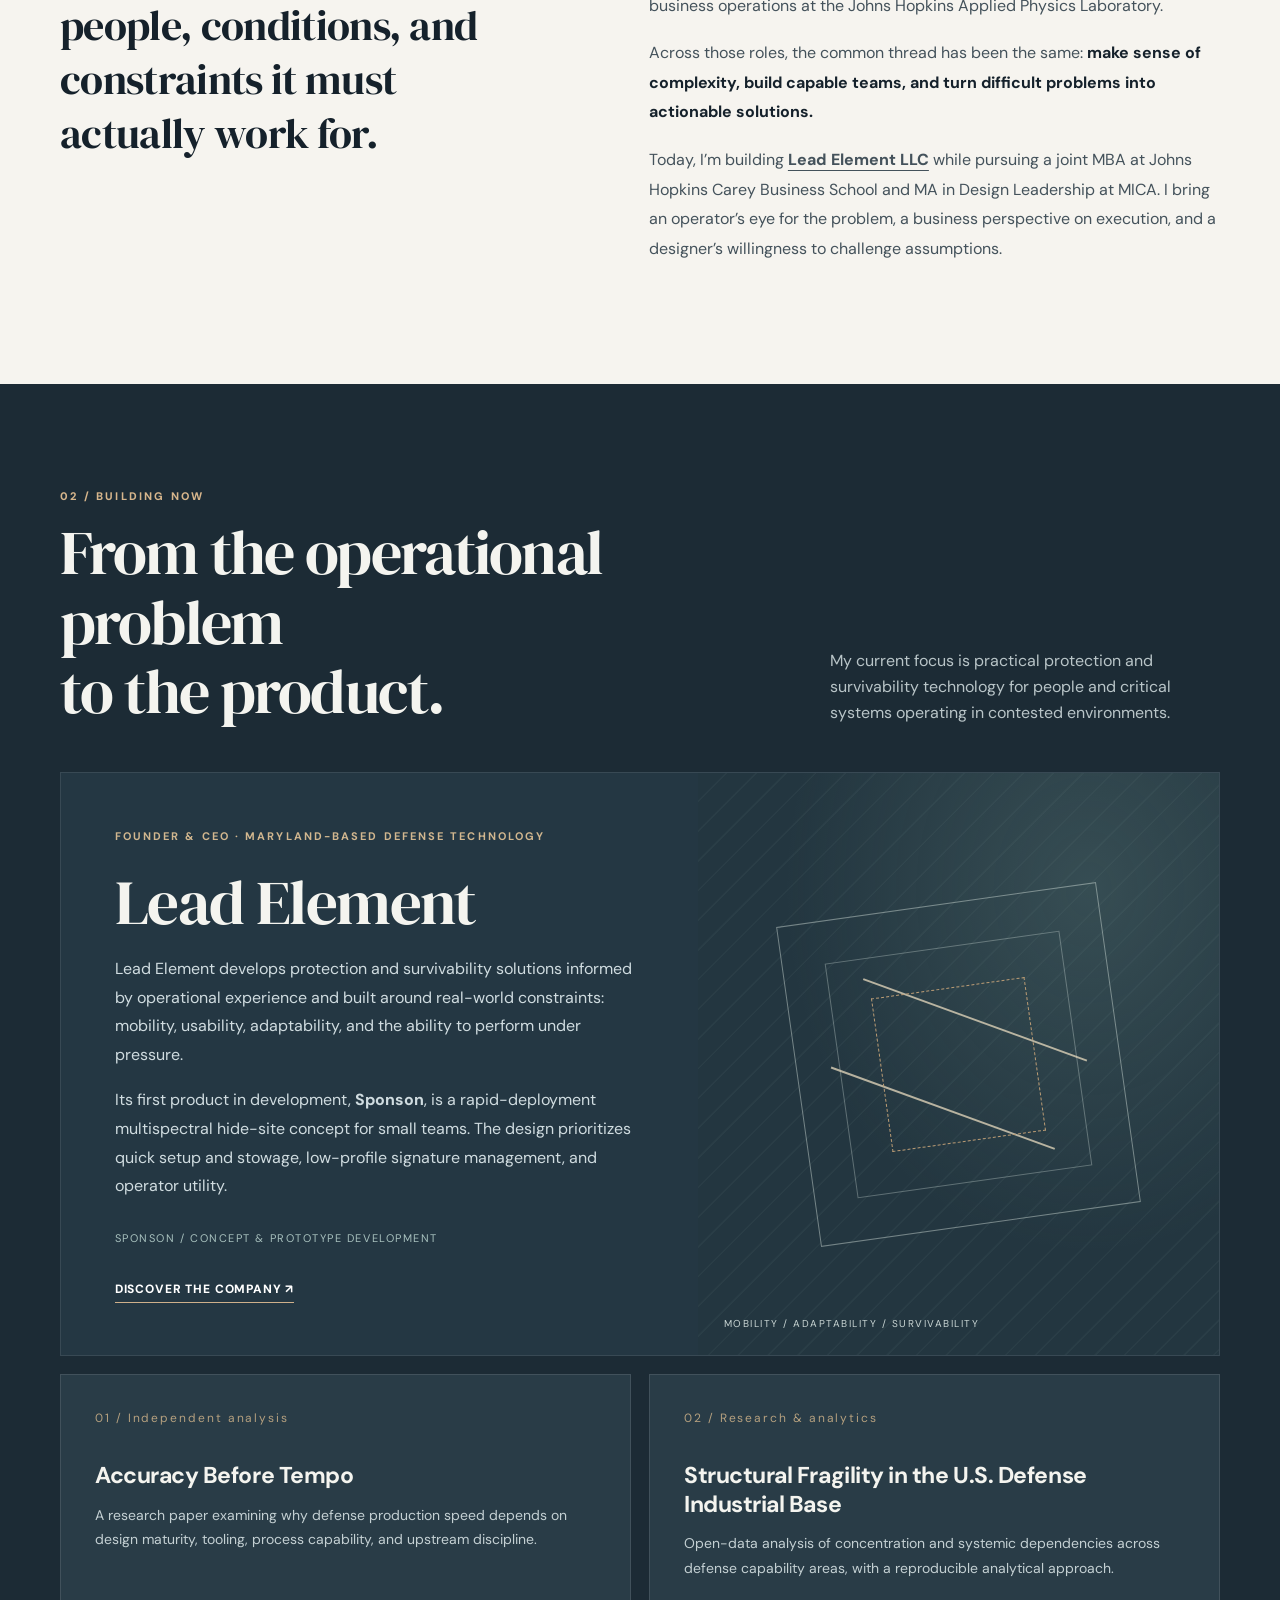
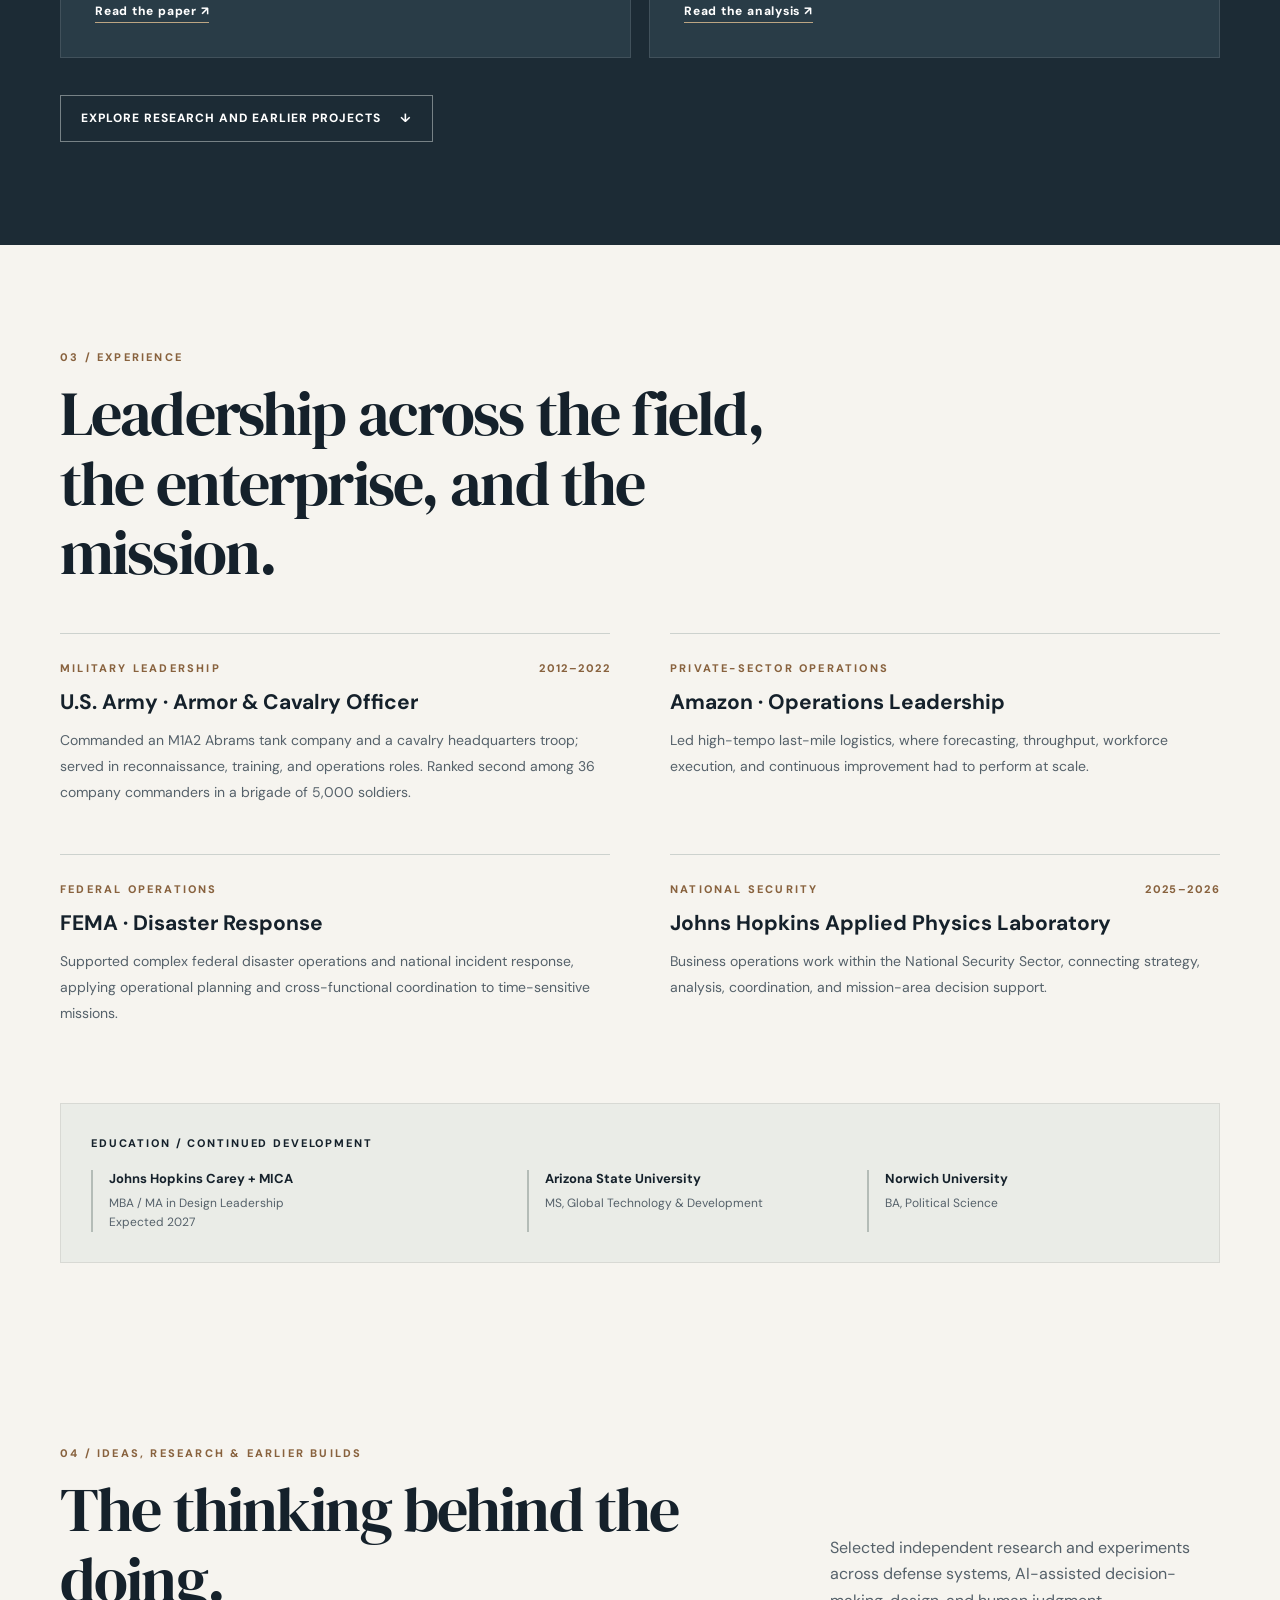
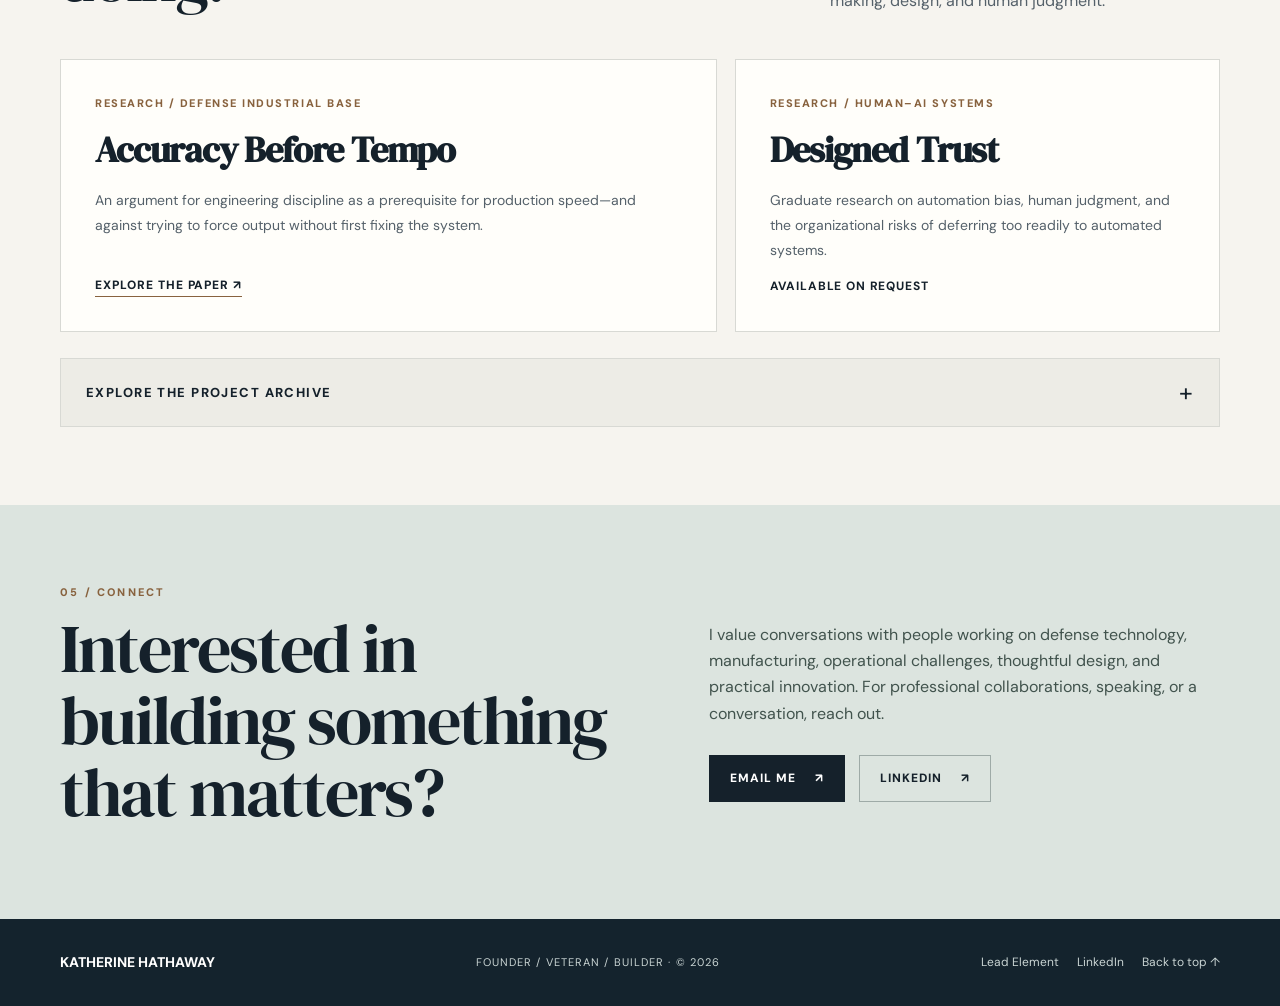
==== commit d4a6beb5: "Rebuild personal homepage around founder, Army leadership, and current defense technology work" ====
--- a/index.html
+++ b/index.html
@@ -1,249 +1,252 @@
-<!DOCTYPE html>
+<!doctype html>
 <html lang="en">
 <head>
-<meta charset="UTF-8">
-<meta name="viewport" content="width=device-width, initial-scale=1.0">
-<title>Katherine Hathaway — Reconnaissance for the Decision</title>
-<meta name="description" content="Katherine Hathaway — analyst and builder. Seeing first, synthesizing fast, and enabling the decision before the moment of contact.">
-<link rel="preconnect" href="https://fonts.googleapis.com">
-<link rel="preconnect" href="https://fonts.gstatic.com" crossorigin>
-<link href="https://fonts.googleapis.com/css2?family=Fraunces:opsz,wght@9..144,400;9..144,500;9..144,600&family=Spline+Sans:wght@400;500;600&display=swap" rel="stylesheet">
-<script type="application/ld+json">
-{
-  "@context": "https://schema.org",
-  "@type": "Person",
-  "@id": "https://katherinehathaway.netlify.app/#person",
-  "name": "Katherine Hathaway",
-  "alternateName": ["Katie Hathaway"],
-  "jobTitle": "Founder, Lead Element LLC",
-  "worksFor": { "@id": "https://leadelement.design/#org" },
-  "founder": { "@id": "https://leadelement.design/#org" },
-  "description": "U.S. Army veteran, reconnaissance-trained intelligence and decision analyst, and founder of Lead Element LLC, an AI-native intelligence design studio. Writes the Substack Tomorrow's Artifacts and is the author of the Chrono Vase Universe.",
-  "knowsAbout": ["strategic foresight","decision intelligence","defense industrial base analysis","scored forecasting","sensemaking","AI-native analysis"],
-  "alumniOf": [
-    { "@type": "CollegeOrUniversity", "name": "Norwich University" },
-    { "@type": "CollegeOrUniversity", "name": "Arizona State University" },
-    { "@type": "CollegeOrUniversity", "name": "Johns Hopkins University" }
-  ],
-  "sameAs": [
-    "https://katherinehathaway.substack.com",
-    "https://www.linkedin.com/in/katiehathaway",
-    "https://leadelement.design"
-  ]
-}
-</script>
-<style>
-  :root{--bg:#f6f4ee;--paper:#fdfbf6;--ink:#15212b;--dim:#4f5a63;--faint:#8b877b;--line:#e2dccf;
-    --accent:#9c6b2e;--live:#3d6b3f;--chip:#efe9dc}
-  *{box-sizing:border-box}
-  body{margin:0;background:var(--bg);color:var(--ink);line-height:1.62;
-    font-family:"Spline Sans",system-ui,-apple-system,Segoe UI,Roboto,sans-serif}
-  .wrap{max-width:860px;margin:0 auto;padding:36px 26px 90px}
-  .coord{font-family:"Spline Sans",monospace;font-size:12px;letter-spacing:.14em;color:var(--accent);text-transform:uppercase}
-  h1{font-family:"Fraunces",Georgia,serif;font-size:62px;line-height:1.06;margin:16px 0 14px;letter-spacing:-.015em;font-weight:600}
-  h1 em{color:var(--accent);font-style:italic}
-  .tag-line{font-size:19px;color:var(--dim);max-width:660px}
-  .cred{font-size:14px;color:var(--faint);margin-top:14px;line-height:1.7}
-  .cred b{color:var(--dim)}
-  .sec{font-family:"Spline Sans",sans-serif;font-size:12px;letter-spacing:.2em;text-transform:uppercase;color:var(--accent);font-weight:600;margin:46px 0 6px}
-  h2{font-family:"Fraunces",serif;font-size:29px;font-weight:600;margin:2px 0 10px}
-  h2 em{color:var(--accent);font-style:italic}
-  .intro{color:var(--dim);font-size:15.5px;max-width:690px}
-  .rule{height:1px;background:var(--line);margin:28px 0}
-  .card{background:var(--paper);border:1px solid var(--line);border-radius:14px;padding:20px 24px;margin:15px 0;transition:border-color .15s}
-  .card:hover{border-color:#cbbf9f}
-  .card.hero{background:#fffef9;border-color:#d9caa6}
-  .cat{font-family:"Spline Sans",sans-serif;font-size:11px;letter-spacing:.13em;text-transform:uppercase;color:var(--accent);font-weight:600;margin-bottom:7px}
-  .card h3{font-family:"Fraunces",serif;font-size:22px;font-weight:600;margin:0 0 8px;letter-spacing:-.01em}
-  .card p{color:var(--dim);font-size:14.5px;margin:0 0 13px}
-  .meta{display:flex;flex-wrap:wrap;gap:7px;align-items:center;margin-bottom:13px}
-  .pill{font-family:"Spline Sans",sans-serif;font-size:10.5px;letter-spacing:.05em;text-transform:uppercase;font-weight:600;padding:2px 10px;border-radius:20px;background:var(--live);color:#fff}
-  .pill.ship{background:#5c5648}.pill.act{background:var(--accent)}
-  .chip{font-size:12px;color:var(--dim);background:var(--chip);border-radius:6px;padding:3px 10px}
-  .link{color:var(--ink);font-size:14px;font-weight:600;text-decoration:none;border-bottom:1.5px solid var(--accent);padding-bottom:1px}
-  .link:hover{color:var(--accent)}
-  .muted-link{color:var(--faint);font-size:13.5px;font-style:italic}
-  .grid2{display:grid;grid-template-columns:1fr 1fr;gap:15px}
-  @media(max-width:640px){.grid2{grid-template-columns:1fr}h1{font-size:46px}}
-  .contact a{color:var(--ink);text-decoration:none;border-bottom:1.5px solid var(--accent)}
-  .contact a:hover{color:var(--accent)}
-  footer{margin-top:44px;border-top:1px solid var(--line);padding-top:16px}
-  .foot-coord{font-family:"Spline Sans",sans-serif;font-size:11px;letter-spacing:.16em;color:var(--faint);text-transform:uppercase;text-align:center}
-</style>
+  <meta charset="utf-8">
+  <meta name="viewport" content="width=device-width, initial-scale=1">
+  <meta name="theme-color" content="#15212b">
+  <meta name="description" content="Katherine Hathaway is a U.S. Army Armor and Cavalry veteran, operations and national security leader, and founder of Lead Element LLC, developing practical protection and survivability technology.">
+  <link rel="canonical" href="https://katherinehathaway.com/">
+  <meta property="og:type" content="website">
+  <meta property="og:site_name" content="Katherine Hathaway">
+  <meta property="og:url" content="https://katherinehathaway.com/">
+  <meta property="og:title" content="Katherine Hathaway | Founder. Operator. Builder.">
+  <meta property="og:description" content="From Army command to national security operations and defense technology entrepreneurship. The experience behind the work.">
+  <meta name="twitter:card" content="summary">
+  <title>Katherine Hathaway | Founder. Operator. Builder.</title>
+  <link rel="preconnect" href="https://fonts.googleapis.com">
+  <link rel="preconnect" href="https://fonts.gstatic.com" crossorigin>
+  <link href="https://fonts.googleapis.com/css2?family=DM+Sans:wght@400;500;600;700;800&family=DM+Serif+Display&display=swap" rel="stylesheet">
+  <link href="/site.css" rel="stylesheet">
+  <script type="application/ld+json">
+  {
+    "@context":"https://schema.org",
+    "@type":"Person",
+    "@id":"https://katherinehathaway.com/#person",
+    "name":"Katherine Hathaway",
+    "alternateName":"Katie Hathaway",
+    "url":"https://katherinehathaway.com/",
+    "description":"U.S. Army Armor and Cavalry veteran, operations leader, and founder of Lead Element LLC, a defense technology venture developing protection and survivability systems.",
+    "jobTitle":"Founder and CEO, Lead Element LLC",
+    "founder":{"@type":"Organization","name":"Lead Element LLC","url":"https://leadelement.design/"},
+    "alumniOf":[
+      {"@type":"CollegeOrUniversity","name":"Norwich University"},
+      {"@type":"CollegeOrUniversity","name":"Arizona State University"}
+    ],
+    "sameAs":[
+      "https://www.linkedin.com/in/katiehathaway/",
+      "https://leadelement.design/",
+      "https://katherinehathaway.substack.com/"
+    ]
+  }
+  </script>
 </head>
 <body>
-<div class="wrap">
-  <div class="coord">Katherine Hathaway · 39.3°N 76.9°W</div>
-  <h1>Reconnaissance <em>for the decision.</em></h1>
-  <p class="tag-line">I see first, synthesize fast, and turn ambiguous ground into something a leader can act on — before the moment of contact passes.</p>
-  <p class="cred"><b>Founder, Lead Element LLC</b> — an AI-native intelligence design studio. LEAD: Layered Evidence, Analysis &amp; Design.<br>
-  U.S. Army veteran (Armor / Cavalry) · reconnaissance-trained intelligence &amp; decision analyst · Active Top-Secret clearance</p>
-
-  <div class="rule"></div>
-  <div class="sec">About</div>
-  <p class="intro" style="font-size:16.5px;color:var(--ink)">Katherine Hathaway is a U.S. Army veteran, reconnaissance-trained intelligence and decision analyst, and founder of Lead Element LLC — an AI-native intelligence design studio. Her work turns ambiguous, public information into decisions leaders can act on: scored strategic foresight and tools that train human judgment for the AI era. She writes the Substack Tomorrow's Artifacts and is the author of the Chrono Vase Universe.</p>
-  <p class="intro" style="font-size:16px;color:var(--dim)"><b style="color:var(--ink)">Actual Simulation essays are the theory. The Chrono Vase Universe stories are the stress tests. Lead Element ships the answers.</b></p>
-
-  <div class="sec">The through-line</div>
-  <p class="intro" style="font-size:16px">Before any decision gets made, there&#8217;s a moment when the picture is still forming. That moment is where I work.</p>
-  <p class="intro">It started in cavalry formations — going where things were unclear, piecing together what was actually happening, and getting it back to where it mattered in time. The terrain has changed since: FEMA disaster operations, Amazon logistics at scale, business intelligence for a national security mission, and now building with AI. The instinct hasn&#8217;t. Take something tangled and moving, give it structure, and turn it into a choice someone can make.</p>
-
-  <div class="sec">Selected work</div>
-  <h2>Things I&#8217;ve researched, designed, and built.</h2>
-  <p class="intro">Grouped by what it is — live ventures first, then AI systems, published analysis, design, and concepts. Tagged <b>live</b> or <b>shipped</b> where it&#8217;s real, deployed work.</p>
-
-  <div class="sec">Live ventures &amp; products</div>
-
-  <div class="card hero">
-    <div class="cat">Flagship · Live venture</div>
-    <h3>Lead Element — AI-Native Intelligence Design Studio</h3>
-    <p>A studio I founded and built solo, running one method: LEAD — Layered Evidence, Analysis &amp; Design. Three live products, one judgment layer. I built the whole stack — strategy, brand, content, product, and deployment — with an AI crew doing what AI does best.</p>
-    <div class="meta"><span class="pill">live</span><span class="chip">founder</span><span class="chip">AI-native</span><span class="chip">full-stack build</span></div>
-    <a class="link" href="https://leadelement.design">Visit the studio →</a>
-  </div>
-
-  <p class="intro" style="margin:6px 0 0">Its three live products — one judgment layer, across markets, learning, and structure:</p>
-
-  <div class="card">
-    <div class="cat">Lead Element product · Market intelligence</div>
-    <h3>Signal Watch — Anticipatory Market Intelligence</h3>
-    <p>A live intelligence engine across every sector, built entirely on public-domain data (SEC, USAspending, Congress, the Fed). One AI reads filings and capital flows the way an analyst does — and keeps a <i>public, scored track record</i> of its calls. Free cross-sector Overwatch brief; gated per-sector Scout Reports behind a real entitlement paywall.</p>
-    <div class="meta"><span class="pill">live</span><span class="chip">LLM systems</span><span class="chip">public data</span><span class="chip">full-stack</span><span class="chip">market intel</span></div>
-    <a class="link" href="https://signalwatch-intel.netlify.app">Open Signal Watch →</a>
-  </div>
-
-  <div class="card">
-    <div class="cat">Lead Element product · AI-native academy</div>
-    <h3>Atlas — Training the Judgment AI Can&#8217;t Replace</h3>
-    <p>A learning academy built on Human-AI teaming research. Its commit-first &#8220;crossing&#8221; mechanic makes you form your own read <i>before</i> an AI Scout shows how a master reads the same ground — you calibrate your judgment against the machine&#8217;s. Live, with a working Scout.</p>
-    <div class="meta"><span class="pill">live</span><span class="chip">ed-tech</span><span class="chip">augmented intelligence</span><span class="chip">commit-first</span></div>
-    <a class="link" href="https://atlas-learning-academy.netlify.app">Enter Atlas →</a>
-  </div>
-
-  <div class="card">
-    <div class="cat">Lead Element product · Diagnostics</div>
-    <h3>Coherence Engine — Structural Diagnostics</h3>
-    <p>Paste your work — a strategy, a pitch, a story world — and it returns an honest verdict on which structural layer is failing. The live tool built from my Coherence Engine working paper (see AI systems, below). The theory, shipped.</p>
-    <div class="meta"><span class="pill">live</span><span class="chip">diagnostics</span><span class="chip">structural analysis</span><span class="chip">AI tool</span></div>
-    <a class="link" href="https://coherence-engine-kh.netlify.app">Open the tool →</a>
-  </div>
-
-  <div class="sec">AI systems &amp; agents</div>
-
-  <div class="card">
-    <div class="cat">Agent design · demo</div>
-    <h3>Open-Source Intelligence-to-Decision Agent</h3>
-    <p>A documented agent architecture — objectives, constraints, trust tiers, and a rigor rubric — that turns open data into mission-relevant products at scale. Interactive demo plus design doc, generalized from real work.</p>
-    <div class="meta"><span class="pill ship">shipped</span><span class="chip">LLM systems</span><span class="chip">agent design</span><span class="chip">prototyped</span></div>
-    <a class="link" href="https://katherinehathaway.netlify.app/agent_design_demo">Open the interactive demo →</a>
-  </div>
-
-  <div class="card">
-    <div class="cat">Custom GPT · strategy advisor</div>
-    <h3>HIGHGROUND — Strategy Advisor (Custom GPT)</h3>
-    <p>A custom GPT that reasons across two competing goals at once and returns a recommended next move, built on a curated knowledge base of public national security strategy documents. Defined behavior, objectives, and knowledge from the ground up.</p>
-    <div class="meta"><span class="pill ship">shipped</span><span class="chip">LLM systems</span><span class="chip">knowledge base</span></div>
-    <a class="link" href="https://chatgpt.com/g/g-6a1b4e32e2e081918fb366ae6318f554-highground">Try the live agent →</a>
-  </div>
-
-  <div class="card">
-    <div class="cat">Working paper</div>
-    <h3>The Coherence Engine (working paper)</h3>
-    <p>An interactive HTML paper mapping narrative coherence to predictive-processing theory — including the isomorphism between gradient descent and narrative resolution. Built with rendered equations and hand-drawn diagrams. The theory that became the live tool above.</p>
-    <div class="meta"><span class="pill ship">shipped</span><span class="chip">theory</span><span class="chip">interactive</span></div>
-    <a class="link" href="https://claude.ai/public/artifacts/2741da09-da04-455b-bac2-7fe76b995691">Read the working paper →</a>
-  </div>
-
-  <div class="sec">Published analysis &amp; research</div>
-
-  <div class="card hero">
-    <div class="cat">Published analysis · white paper</div>
-    <h3>Accuracy Before Tempo</h3>
-    <p>A white paper on the defense industrial base: why wartime production can&#8217;t be ordered into existence. It names the failure mode — the Output Control Fallacy — and shows that speed is a lagging indicator of upstream engineering discipline, not a lever you can push. Written months before the June 2026 GAO assessment confirmed the mechanism (100+ major programs, 12+ years to a first capability). A call made early, on the record — and it came true.</p>
-    <div class="meta"><span class="pill ship">shipped</span><span class="chip">defense industrial base</span><span class="chip">systems &amp; acquisition</span><span class="chip">original framework</span></div>
-    <a class="link" href="/accuracy-before-tempo">Read the white paper →</a>
-  </div>
-
-  <div class="card hero">
-    <div class="cat">Published analysis</div>
-    <h3>Structural Fragility in the U.S. Defense Industrial Base</h3>
-    <p>An end-to-end Python pipeline against the USASpending.gov API and a novel multi-factor fragility framework across six DoD capability clusters. The finding: the defense-tech ecosystem meant to <i>diversify</i> the industrial base is replicating its concentration — Palantir alone holds 93% of DoD AI/data-platform obligations. Open data only; methodology fully reproducible; AI as analytical partner.</p>
-    <div class="meta"><span class="pill ship">shipped</span><span class="chip">Python</span><span class="chip">open-source intel</span><span class="chip">novel framework</span><span class="chip">AI-assisted</span></div>
-    <a class="link" href="https://www.linkedin.com/pulse/structural-fragility-us-defense-industrial-base-using-hathaway-vlwae/">Read the paper →</a>
-  </div>
-
-  <div class="card">
-    <div class="cat">Graduate research</div>
-    <h3>Designed Trust</h3>
-    <p>A mixed-methods manuscript on automation bias: why decision-makers defer to automated systems, and how that deference produces strategic blindness rather than better decisions. Quantitative sentiment analysis plus qualitative comparative case work.</p>
-    <div class="meta"><span class="pill ship">shipped</span><span class="chip">mixed-methods</span><span class="chip">human-AI trust</span></div>
-    <span class="muted-link">Available on request</span>
-  </div>
-
-  <div class="sec">Design &amp; build</div>
-
-  <div class="card">
-    <div class="cat">Product design</div>
-    <h3>Wanderers — Sustainable Travel Prototype</h3>
-    <p>A client design engagement: turned a strategic opportunity into a working Figma prototype for intentional, low-impact travel, tested with user personas and iterated. Graduate design-leadership work, with a recorded walkthrough.</p>
-    <div class="meta"><span class="pill ship">shipped</span><span class="chip">Figma</span><span class="chip">prototype</span><span class="chip">user testing</span></div>
-    <a class="link" href="https://snake-onion-46235903.figma.site/">Watch the walkthrough →</a>
-  </div>
-
-  <div class="card">
-    <div class="cat">Interactive build · AI-Human Fusion</div>
-    <h3>Outward — A Calm Building Game</h3>
-    <p>A single-file HTML hex-tile builder you can&#8217;t lose, traveling from Earth to Mars across four worlds. Built end-to-end for an AI-Human Fusion course — design, systems, and code generated with AI as a full creative partner.</p>
-    <div class="meta"><span class="pill ship">shipped</span><span class="chip">HTML/JS</span><span class="chip">game design</span><span class="chip">AI-native</span></div>
-    <a class="link" href="https://katherinehathaway.netlify.app/outward">Play it →</a>
-  </div>
-
-  <div class="card">
-    <div class="cat">Workforce development · concept</div>
-    <h3>SDG 4.9 Capability Showcase</h3>
-    <p>A Figma-built capability showcase for a workforce development initiative aligned with SDG 4.9 — expanding access to the technical and vocational skills needed for employment, decent work, and entrepreneurship. Concept through visual prototype.</p>
-    <div class="meta"><span class="pill ship">shipped</span><span class="chip">Figma</span><span class="chip">workforce dev</span><span class="chip">SDG 4.9</span></div>
-    <a class="link" href="https://linked-meta-05656692.figma.site/">Open the prototype →</a>
-  </div>
-
-  <div class="card">
-    <div class="cat">Client work · under NDA</div>
-    <h3>Digital Health Prototype (Confidential)</h3>
-    <p>Designed and shipped a product prototype for a client in the autism &amp; family caregiver support space (digital health). Took an ambiguous need to a tested, delivered prototype. Client and deliverable confidential under NDA — happy to discuss the approach and my role in conversation.</p>
-    <div class="meta"><span class="pill ship">shipped</span><span class="chip">Figma</span><span class="chip">digital health</span><span class="chip">NDA</span></div>
-    <span class="muted-link">Details on request</span>
-  </div>
-
-  <div class="sec">Concepts, writing &amp; recognition</div>
-
-  <div class="card">
-    <div class="cat">Venture concept · white paper</div>
-    <h3>FORGED</h3>
-    <p>A for-profit venture concept: train and deploy military-affiliated Americans as owners and operators of American manufacturing businesses — addressing both the manufacturing succession crisis and veteran underemployment. Full eight-section white paper with the economic case.</p>
-    <div class="meta"><span class="pill ship">concept</span><span class="chip">strategy</span><span class="chip">defense industrial base</span></div>
-    <a class="link" href="https://katherinehathaway.netlify.app/FORGED_White_Paper_2026.pdf">Read the white paper →</a>
-  </div>
-
-  <div class="grid2">
-    <div class="card">
-      <div class="cat">AI-native writing</div>
-      <h3 style="font-size:19px"><em>Tomorrow&#8217;s Artifacts</em> — Substack</h3>
-      <p style="margin-bottom:10px">Speculative fiction produced with AI as a genuine creative partner — AI-native from concept to final output.</p>
-      <a class="link" href="https://katherinehathaway.substack.com/">Read on Substack →</a>
+  <a class="skip-link" href="#main">Skip to content</a>
+  <header class="site-header">
+    <div class="container header-inner">
+      <a class="brand" href="/" aria-label="Katherine Hathaway home">
+        <span class="monogram" aria-hidden="true">KH</span>
+        <span class="brand-name">KATHERINE HATHAWAY</span>
+      </a>
+      <nav class="nav" aria-label="Primary navigation">
+        <a href="#about">About</a>
+        <a href="#work">Current work</a>
+        <a href="#experience">Experience</a>
+        <a href="#writing">Research &amp; projects</a>
+        <a class="nav-cta" href="#contact">Contact</a>
+      </nav>
     </div>
-    <div class="card">
-      <div class="cat">Award · U.S. Army</div>
-      <h3 style="font-size:19px">Kryptos — TRADOC Mad Scientist contest winner</h3>
-      <a class="link" href="https://madsciblog.tradoc.army.mil/346-kryptos-calling-all-creators-multi-media-contest-winner/">See the award →</a>
+  </header>
+
+  <main id="main">
+    <section class="hero" aria-labelledby="hero-heading">
+      <div class="container hero-inner">
+        <div class="hero-copy">
+          <div class="eyebrow">Leadership / National Security / Design</div>
+          <h1 id="hero-heading">I’ve led in the field.<br><em>Now I build for what comes next.</em></h1>
+          <p class="hero-sub">I’m Katherine Hathaway—a former U.S. Army Armor and Cavalry officer, operations leader, and founder translating firsthand operational experience into practical defense technology and better-designed systems.</p>
+          <div class="hero-role" aria-label="Professional focus">
+            <span>Founder</span><span>Veteran</span><span>Strategist</span><span>Builder</span>
+          </div>
+          <div class="actions">
+            <a class="btn btn-primary" href="https://leadelement.design/" target="_blank" rel="noopener noreferrer">Explore Lead Element <span aria-hidden="true">↗</span></a>
+            <a class="btn btn-ghost" href="#about">My background <span aria-hidden="true">↓</span></a>
+          </div>
+        </div>
+        <div class="hero-visual" aria-hidden="true">
+          <div class="hero-grid"></div><div class="hero-orbit"></div>
+          <div class="hero-axis-x"></div><div class="hero-axis-y"></div><div class="hero-center"></div>
+          <span class="visual-label a">Experience</span><span class="visual-label b">Execution</span>
+          <span class="visual-label c">Design / Build</span><span class="hero-index">KH / 001</span>
+        </div>
+      </div>
+    </section>
+
+    <div class="stats" aria-label="At a glance">
+      <div class="container stats-inner">
+        <div class="stat"><span class="stat-strong">10 years</span><span class="stat-small">U.S. Army service</span></div>
+        <div class="stat"><span class="stat-strong">Armor &amp; Cavalry</span><span class="stat-small">Operational command</span></div>
+        <div class="stat"><span class="stat-strong">National security</span><span class="stat-small">Operations &amp; strategy</span></div>
+        <div class="stat"><span class="stat-strong">MBA + MA</span><span class="stat-small">Design leadership, in progress</span></div>
+      </div>
     </div>
-  </div>
-
-  <div class="sec">Get in touch</div>
-  <h2>Drawn to ambiguous problems and the people <em>serious about solving them.</em></h2>
-  <p class="contact" style="font-size:16px"><a href="mailto:katherinehathaway11@gmail.com">katherinehathaway11@gmail.com</a> &nbsp;·&nbsp; <a href="https://www.linkedin.com/in/katiehathaway/">linkedin.com/in/katiehathaway</a></p>
-  <p class="cred">U.S. Army veteran · Active Top-Secret clearance · Founder of Lead Element LLC</p>
-
-  <footer><div class="foot-coord">Katherine Hathaway · Reconnaissance for the Decision · 39.3°N 76.9°W</div></footer>
-</div>
+
+    <section class="section" id="about" aria-labelledby="about-heading">
+      <div class="container">
+        <div class="section-heading">
+          <div><div class="kicker">01 / The person behind the work</div><h2 id="about-heading">A different kind of perspective.</h2></div>
+        </div>
+        <div class="about-grid">
+          <p class="about-statement">Good technology begins with understanding the people, conditions, and constraints it must actually work for.</p>
+          <div class="about-text">
+            <p>I spent a decade in the Army leading soldiers, commanding armored formations, teaching tactics, and working in environments where decisions have real consequences. I carried that operational perspective into large-scale logistics at Amazon, disaster operations at FEMA, and national security business operations at the Johns Hopkins Applied Physics Laboratory.</p>
+            <p>Across those roles, the common thread has been the same: <strong>make sense of complexity, build capable teams, and turn difficult problems into actionable solutions.</strong></p>
+            <p>Today, I’m building <a class="inline-link" href="https://leadelement.design/" target="_blank" rel="noopener noreferrer">Lead Element LLC</a> while pursuing a joint MBA at Johns Hopkins Carey Business School and MA in Design Leadership at MICA. I bring an operator’s eye for the problem, a business perspective on execution, and a designer’s willingness to challenge assumptions.</p>
+          </div>
+        </div>
+      </div>
+    </section>
+
+    <section class="section section-dark" id="work" aria-labelledby="work-heading">
+      <div class="container">
+        <div class="section-heading">
+          <div><div class="kicker">02 / Building now</div><h2 id="work-heading">From the operational problem<br>to the product.</h2></div>
+          <p class="intro">My current focus is practical protection and survivability technology for people and critical systems operating in contested environments.</p>
+        </div>
+        <article class="feature">
+          <div class="feature-copy">
+            <div class="feature-type">Founder &amp; CEO · Maryland-based defense technology</div>
+            <h3 class="feature-title">Lead Element</h3>
+            <p>Lead Element develops protection and survivability solutions informed by operational experience and built around real-world constraints: mobility, usability, adaptability, and the ability to perform under pressure.</p>
+            <p>Its first product in development, <strong>Sponson</strong>, is a rapid-deployment multispectral hide-site concept for small teams. The design prioritizes quick setup and stowage, low-profile signature management, and operator utility.</p>
+            <div class="feature-status">Sponson / Concept &amp; prototype development</div>
+            <a href="https://leadelement.design/" target="_blank" rel="noopener noreferrer">Discover the company <span aria-hidden="true">↗</span></a>
+          </div>
+          <div class="feature-art" aria-hidden="true">
+            <div class="field-frame"><div class="field-hatch"></div></div>
+            <span class="field-caption">Mobility / Adaptability / Survivability</span>
+          </div>
+        </article>
+        <div class="project-grid">
+          <article class="project-card">
+            <div class="number">01 / Independent analysis</div>
+            <h3>Accuracy Before Tempo</h3>
+            <p>A research paper examining why defense production speed depends on design maturity, tooling, process capability, and upstream discipline.</p>
+            <a href="/accuracy-before-tempo">Read the paper <span aria-hidden="true">↗</span></a>
+          </article>
+          <article class="project-card">
+            <div class="number">02 / Research &amp; analytics</div>
+            <h3>Structural Fragility in the U.S. Defense Industrial Base</h3>
+            <p>Open-data analysis of concentration and systemic dependencies across defense capability areas, with a reproducible analytical approach.</p>
+            <a href="https://www.linkedin.com/pulse/structural-fragility-us-defense-industrial-base-using-hathaway-vlwae/" target="_blank" rel="noopener noreferrer">Read the analysis <span aria-hidden="true">↗</span></a>
+          </article>
+        </div>
+        <div class="section-bottom"><a class="btn btn-ghost" href="#writing">Explore research and earlier projects <span aria-hidden="true">↓</span></a></div>
+      </div>
+    </section>
+
+    <section class="section experience" id="experience" aria-labelledby="experience-heading">
+      <div class="container">
+        <div class="section-heading">
+          <div><div class="kicker">03 / Experience</div><h2 id="experience-heading">Leadership across the field, the enterprise, and the mission.</h2></div>
+        </div>
+        <div class="experience-grid">
+          <article class="exp-item">
+            <div class="exp-head"><span class="kicker">Military leadership</span><span class="exp-year">2012–2022</span></div>
+            <h3>U.S. Army · Armor &amp; Cavalry Officer</h3>
+            <p>Commanded an M1A2 Abrams tank company and a cavalry headquarters troop; served in reconnaissance, training, and operations roles. Ranked second among 36 company commanders in a brigade of 5,000 soldiers.</p>
+          </article>
+          <article class="exp-item">
+            <div class="exp-head"><span class="kicker">Private-sector operations</span></div>
+            <h3>Amazon · Operations Leadership</h3>
+            <p>Led high-tempo last-mile logistics, where forecasting, throughput, workforce execution, and continuous improvement had to perform at scale.</p>
+          </article>
+          <article class="exp-item">
+            <div class="exp-head"><span class="kicker">Federal operations</span></div>
+            <h3>FEMA · Disaster Response</h3>
+            <p>Supported complex federal disaster operations and national incident response, applying operational planning and cross-functional coordination to time-sensitive missions.</p>
+          </article>
+          <article class="exp-item">
+            <div class="exp-head"><span class="kicker">National security</span><span class="exp-year">2025–2026</span></div>
+            <h3>Johns Hopkins Applied Physics Laboratory</h3>
+            <p>Business operations work within the National Security Sector, connecting strategy, analysis, coordination, and mission-area decision support.</p>
+          </article>
+        </div>
+        <div class="education">
+          <p>Education / Continued development</p>
+          <div class="edu-grid">
+            <div class="edu-item"><strong>Johns Hopkins Carey + MICA</strong><span>MBA / MA in Design Leadership<br>Expected 2027</span></div>
+            <div class="edu-item"><strong>Arizona State University</strong><span>MS, Global Technology &amp; Development</span></div>
+            <div class="edu-item"><strong>Norwich University</strong><span>BA, Political Science</span></div>
+          </div>
+        </div>
+      </div>
+    </section>
+
+    <section class="section-small" id="writing" aria-labelledby="writing-heading">
+      <div class="container">
+        <div class="section-heading">
+          <div><div class="kicker">04 / Ideas, research &amp; earlier builds</div><h2 id="writing-heading">The thinking behind the doing.</h2></div>
+          <p class="intro">Selected independent research and experiments across defense systems, AI-assisted decision-making, design, and human judgment.</p>
+        </div>
+        <div class="articles-grid">
+          <article class="article">
+            <div class="article-type">Research / Defense industrial base</div>
+            <h3>Accuracy Before Tempo</h3>
+            <p>An argument for engineering discipline as a prerequisite for production speed—and against trying to force output without first fixing the system.</p>
+            <a href="/accuracy-before-tempo">Explore the paper <span aria-hidden="true">↗</span></a>
+          </article>
+          <article class="article">
+            <div class="article-type">Research / Human–AI systems</div>
+            <h3>Designed Trust</h3>
+            <p>Graduate research on automation bias, human judgment, and the organizational risks of deferring too readily to automated systems.</p>
+            <span style="margin-top:auto;font-size:12px;letter-spacing:.07em;text-transform:uppercase;font-weight:700">Available on request</span>
+          </article>
+        </div>
+        <details class="archive" id="project-archive">
+          <summary>Explore the project archive</summary>
+          <div class="archive-content">
+            <p class="archive-note">Earlier technology, design, research, and writing work. These projects are part of my broader portfolio and should not be confused with Lead Element’s present defense-technology focus.</p>
+            <div class="archive-grid">
+              <a class="archive-link" href="https://signalwatch-intel.netlify.app/" target="_blank" rel="noopener noreferrer"><strong>Signal Watch</strong><span>Earlier public-data market intelligence application</span></a>
+              <a class="archive-link" href="https://atlas-learning-academy.netlify.app/" target="_blank" rel="noopener noreferrer"><strong>Atlas</strong><span>Human–AI learning and judgment practice application</span></a>
+              <a class="archive-link" href="https://coherence-engine-kh.netlify.app/" target="_blank" rel="noopener noreferrer"><strong>Coherence Engine</strong><span>Experimental structural diagnostic tool</span></a>
+              <a class="archive-link" href="/agent_design_demo"><strong>Open-source intelligence agent</strong><span>Interactive architecture and decision-support demo</span></a>
+              <a class="archive-link" href="https://chatgpt.com/g/g-6a1b4e32e2e081918fb366ae6318f554-highground" target="_blank" rel="noopener noreferrer"><strong>HIGHGROUND</strong><span>Custom AI strategy advisor</span></a>
+              <a class="archive-link" href="https://claude.ai/public/artifacts/2741da09-da04-455b-bac2-7fe76b995691" target="_blank" rel="noopener noreferrer"><strong>Coherence Engine working paper</strong><span>Conceptual paper on narrative and predictive processing</span></a>
+              <a class="archive-link" href="https://snake-onion-46235903.figma.site/" target="_blank" rel="noopener noreferrer"><strong>Wanderers</strong><span>Design leadership and sustainable travel prototype</span></a>
+              <a class="archive-link" href="/outward"><strong>Outward</strong><span>Interactive building game and human–AI design exercise</span></a>
+              <a class="archive-link" href="https://linked-meta-05656692.figma.site/" target="_blank" rel="noopener noreferrer"><strong>SDG 4.9 Capability Showcase</strong><span>Workforce development product-design concept</span></a>
+              <a class="archive-link" href="/FORGED_White_Paper_2026.pdf"><strong>FORGED</strong><span>Manufacturing entrepreneurship venture concept and white paper</span></a>
+              <a class="archive-link" href="https://katherinehathaway.substack.com/" target="_blank" rel="noopener noreferrer"><strong>Tomorrow’s Artifacts</strong><span>Speculative and AI-assisted creative writing</span></a>
+              <a class="archive-link" href="https://madsciblog.tradoc.army.mil/346-kryptos-calling-all-creators-multi-media-contest-winner/" target="_blank" rel="noopener noreferrer"><strong>TRADOC Mad Scientist · Kryptos</strong><span>Army creative competition recognition</span></a>
+              <div class="archive-link plain"><strong>Confidential digital health prototype</strong><span>Client design and delivered prototype; details withheld under NDA</span></div>
+            </div>
+          </div>
+        </details>
+      </div>
+    </section>
+
+    <section class="closing" id="contact" aria-labelledby="contact-heading">
+      <div class="container closing-grid">
+        <div><div class="kicker">05 / Connect</div><h2 id="contact-heading">Interested in building something that matters?</h2></div>
+        <div>
+          <p>I value conversations with people working on defense technology, manufacturing, operational challenges, thoughtful design, and practical innovation. For professional collaborations, speaking, or a conversation, reach out.</p>
+          <div class="actions">
+            <a class="btn btn-dark" href="mailto:katherinehathaway11@gmail.com?subject=Connecting%20with%20Katherine%20Hathaway">Email me <span aria-hidden="true">↗</span></a>
+            <a class="btn btn-outline" href="https://www.linkedin.com/in/katiehathaway/" target="_blank" rel="noopener noreferrer">LinkedIn <span aria-hidden="true">↗</span></a>
+          </div>
+        </div>
+      </div>
+    </section>
+  </main>
+  <footer class="site-footer">
+    <div class="container footer-inner">
+      <div class="footer-brand">KATHERINE HATHAWAY</div>
+      <div class="footer-meta">Founder / Veteran / Builder · © <span id="copyright-year">2026</span></div>
+      <div class="footer-links"><a href="https://leadelement.design/" target="_blank" rel="noopener noreferrer">Lead Element</a><a href="https://www.linkedin.com/in/katiehathaway/" target="_blank" rel="noopener noreferrer">LinkedIn</a><a href="#main">Back to top ↑</a></div>
+    </div>
+  </footer>
+  <script>document.getElementById('copyright-year').textContent=new Date().getFullYear();</script>
 </body>
 </html>
--- a/site.css
+++ b/site.css
@@ -0,0 +1,210 @@
+/* Katherine Hathaway — personal site, November 2026 */
+:root{
+  --ink:#15212b; --ink-2:#263844; --paper:#f6f4ef; --white:#fffefa;
+  --line:#d8d9d4; --muted:#55616a; --light:#bac7cc; --copper:#af865c;
+  --copper-dark:#88623e; --sage:#7c998f; --font:"DM Sans",Arial,sans-serif;
+  --display:"DM Serif Display",Georgia,serif;
+  --content:1160px;
+}
+*,*::before,*::after{box-sizing:border-box}
+html{scroll-behavior:smooth;scroll-padding-top:95px}
+body{margin:0;font-family:var(--font);font-size:16px;line-height:1.65;background:var(--paper);color:var(--ink);-webkit-font-smoothing:antialiased}
+::selection{background:#c3d3cc;color:#10212b}
+a{color:inherit}
+a:focus-visible,button:focus-visible,summary:focus-visible{outline:3px solid #b47c43;outline-offset:4px}
+button,input,textarea{font:inherit}
+button{cursor:pointer}
+img{max-width:100%}
+.container{width:min(calc(100% - 72px),var(--content));margin-inline:auto}
+.skip-link{position:absolute;left:12px;top:-80px;background:#fff;color:#111;padding:10px 16px;z-index:99}
+.skip-link:focus{top:10px}
+.site-header{background:rgba(246,244,239,.98);border-bottom:1px solid rgba(21,33,43,.12);position:sticky;top:0;z-index:30;backdrop-filter:blur(18px)}
+.header-inner{min-height:78px;display:flex;align-items:center;justify-content:space-between;gap:28px}
+.brand{display:flex;align-items:center;gap:12px;text-decoration:none;min-width:0}
+.monogram{display:grid;place-items:center;width:42px;height:42px;background:var(--ink);color:#fff;font-size:15px;letter-spacing:-.1em;font-weight:650}
+.brand-name{font-size:14px;font-weight:700;letter-spacing:.04em;white-space:nowrap}
+.nav{display:flex;align-items:center;gap:clamp(14px,2.1vw,30px)}
+.nav a{font-size:12px;font-weight:700;letter-spacing:.085em;text-transform:uppercase;text-decoration:none;white-space:nowrap;transition:color .2s}
+.nav a:hover{color:var(--copper-dark)}
+.nav .nav-cta{border:1px solid var(--ink);padding:9px 15px}
+.nav .nav-cta:hover{color:#fff;background:var(--ink)}
+.hero{background:var(--ink);color:#fff;position:relative;overflow:hidden}
+.hero::after{content:"";position:absolute;inset:0;pointer-events:none;background:linear-gradient(95deg,transparent 55%,rgba(255,255,255,.025))}
+.hero-inner{min-height:620px;display:grid;grid-template-columns:1.1fr .9fr;align-items:stretch;gap:36px;position:relative;z-index:1}
+.hero-copy{padding:104px 0 95px;max-width:650px;position:relative;z-index:2}
+.eyebrow{font-size:11px;font-weight:700;text-transform:uppercase;letter-spacing:.22em;color:var(--copper-dark);display:flex;align-items:center;gap:13px}
+.eyebrow::before{content:"";display:block;width:29px;height:1px;background:currentColor;flex:0 0 auto}
+.hero .eyebrow{color:#cbb08d}
+h1,h2,h3,h4,p{margin-top:0}
+h1,h2,.quote-text,.feature-title{font-family:var(--display);font-weight:400}
+h1{font-size:clamp(55px,6.9vw,100px);line-height:1.03;letter-spacing:-.034em;margin:27px 0 26px}
+h1 em{font-style:normal;color:#c9b18f}
+.hero-sub{max-width:530px;font-size:16px;line-height:1.85;color:#d4dbde;margin-bottom:29px}
+.hero-role{display:flex;gap:12px;align-items:center;flex-wrap:wrap;margin-bottom:32px;font-size:11px;font-weight:700;letter-spacing:.09em;text-transform:uppercase;color:#bdc8ca}
+.hero-role span+span::before{content:"/";margin-right:12px;color:#927d62}
+.actions{display:flex;flex-wrap:wrap;gap:12px;align-items:center}
+.btn{display:inline-flex;align-items:center;gap:19px;min-height:47px;padding:12px 20px;text-decoration:none;font-size:12px;letter-spacing:.08em;text-transform:uppercase;font-weight:800;transition:transform .15s,background .15s,border-color .15s}
+.btn:hover{transform:translateY(-2px)}
+.btn-primary{background:#e3d1b8;color:#1d2b34;border:1px solid #e3d1b8}
+.btn-primary:hover{background:#fff1dd}
+.btn-ghost{border:1px solid rgba(238,244,240,.43);color:#fff}
+.btn-ghost:hover{background:rgba(255,255,255,.08)}
+.btn-dark{background:var(--ink);border:1px solid var(--ink);color:#fff}
+.btn-dark:hover{background:#2c4350}
+.btn-outline{background:transparent;border:1px solid #9eaaa7;color:var(--ink)}
+.btn-outline:hover{background:#fff}
+.hero-visual{position:relative;align-self:stretch;min-height:530px;overflow:hidden}
+.hero-grid{position:absolute;inset:0;background-image:linear-gradient(to right,rgba(213,231,229,.065) 1px,transparent 1px),linear-gradient(to bottom,rgba(213,231,229,.065) 1px,transparent 1px);background-size:42px 42px;mask-image:linear-gradient(90deg,transparent,black 25%,black)}
+.hero-orbit{position:absolute;width:min(41vw,475px);aspect-ratio:1;border:1px solid rgba(199,218,215,.28);border-radius:50%;left:50%;top:49%;transform:translate(-47%,-50%);box-shadow:0 0 0 51px rgba(0,0,0,0),0 0 0 99px rgba(0,0,0,0)}
+.hero-orbit:before,.hero-orbit:after{content:"";position:absolute;border:1px solid rgba(199,218,215,.2);border-radius:50%;inset:15%}
+.hero-orbit:after{inset:31%;border-color:rgba(201,177,143,.58)}
+.hero-axis-x,.hero-axis-y{position:absolute;background:rgba(199,218,215,.19)}
+.hero-axis-x{height:1px;width:110%;left:0;top:49%}
+.hero-axis-y{width:1px;height:110%;left:54%;top:0}
+.hero-center{position:absolute;left:54%;top:49%;transform:translate(-50%,-50%);width:9px;height:9px;border-radius:50%;background:#d3b68f;box-shadow:0 0 0 8px rgba(211,182,143,.13)}
+.visual-label{position:absolute;font-size:10px;font-weight:700;letter-spacing:.15em;text-transform:uppercase;color:#b6c4c3}
+.visual-label.a{top:23%;left:5%}.visual-label.b{bottom:19%;right:3%}.visual-label.c{top:51%;right:0;color:#dec6a2}
+.hero-index{position:absolute;right:11px;top:35px;color:#869da0;font-size:11px;letter-spacing:.19em}
+.stats{border-bottom:1px solid var(--line);background:var(--white)}
+.stats-inner{display:grid;grid-template-columns:repeat(4,1fr)}
+.stat{padding:27px 24px 25px;border-right:1px solid var(--line)}
+.stat:first-child{padding-left:0}.stat:last-child{border-right:none}
+.stat-strong{display:block;font-family:var(--display);font-size:24px;line-height:1.15;margin-bottom:7px}
+.stat-small{display:block;color:var(--muted);font-size:11px;letter-spacing:.075em;text-transform:uppercase;font-weight:700}
+.section{padding:103px 0}
+.section-small{padding:78px 0}
+.section-heading{display:flex;justify-content:space-between;align-items:end;gap:30px;margin-bottom:45px}
+.section-heading h2,.section-heading .heading-like{font-size:clamp(39px,5vw,62px);line-height:1.12;letter-spacing:-.03em;margin:13px 0 0;max-width:740px}
+.section-heading .intro{max-width:390px;color:var(--muted);margin:0}
+.kicker{color:var(--copper-dark);font-size:11px;text-transform:uppercase;letter-spacing:.2em;font-weight:800}
+.about-grid{display:grid;grid-template-columns:.92fr 1.08fr;gap:clamp(45px,8vw,110px);align-items:start}
+.about-statement{font-family:var(--display);font-size:clamp(29px,3.3vw,43px);line-height:1.28;letter-spacing:-.016em;margin:18px 0 0}
+.about-text p{font-size:16px;color:#44525b;line-height:1.85;margin-bottom:18px}
+.about-text strong{color:var(--ink)}
+.inline-link{font-weight:750;text-underline-offset:5px;text-decoration-thickness:1px}
+.inline-link:hover{color:var(--copper-dark)}
+.section-dark{background:#1c2b35;color:#f4f4ef}
+.section-dark .kicker{color:#d7b68c}
+.section-dark .section-heading .intro{color:#b9c5c8}
+.feature{background:#243743;display:grid;grid-template-columns:1.1fr .9fr;min-height:390px;border:1px solid rgba(255,255,255,.09)}
+.feature-copy{padding:clamp(28px,4.2vw,62px)}
+.feature .feature-type{font-size:11px;text-transform:uppercase;letter-spacing:.19em;font-weight:700;color:#d2b78f;margin:0 0 24px}
+.feature-title{font-size:clamp(40px,5vw,63px);line-height:1.05;margin-bottom:20px;letter-spacing:-.025em}
+.feature p{color:#d0dce0;line-height:1.8;max-width:550px}
+.feature .feature-status{font-size:11px;text-transform:uppercase;letter-spacing:.14em;color:#a8c1be;margin:28px 0}
+.feature a{color:#fff;font-size:12px;font-weight:800;letter-spacing:.07em;text-decoration:none;text-transform:uppercase;padding-bottom:5px;border-bottom:1px solid #cfb08b}
+.feature a:hover{color:#e1c19a}
+.feature-art{position:relative;overflow:hidden;background:radial-gradient(ellipse at 75% 20%,rgba(118,153,147,.23),transparent 55%),repeating-linear-gradient(135deg,transparent 0 19px,rgba(200,219,219,.045) 20px 21px),#233640;display:grid;place-items:center}
+.field-frame{width:62%;aspect-ratio:1;border:1px solid rgba(220,232,226,.44);transform:rotate(-8deg);position:relative}
+.field-frame:before,.field-frame:after{content:"";position:absolute;inset:13%;border:1px solid rgba(220,232,226,.32)}
+.field-frame:after{inset:26%;border:1px dashed #bb9c75}
+.field-hatch{position:absolute;inset:35% 13%;border-top:2px solid rgba(232,219,191,.75);border-bottom:2px solid rgba(232,219,191,.75);transform:rotate(28deg)}
+.field-caption{position:absolute;left:26px;bottom:23px;font-size:10px;letter-spacing:.15em;text-transform:uppercase;color:#c9d5d3}
+.project-grid{display:grid;grid-template-columns:repeat(2,minmax(0,1fr));gap:18px;margin-top:18px}
+.project-card{background:#293c47;border:1px solid rgba(255,255,255,.11);padding:34px;min-height:235px;display:flex;flex-direction:column;align-items:flex-start}
+.project-card .number{color:#b5a07f;font-size:12px;letter-spacing:.16em;margin-bottom:32px}
+.project-card h3{font-size:23px;letter-spacing:-.02em;line-height:1.24;margin:0 0 13px}
+.project-card p{font-size:14px;line-height:1.75;color:#c4d0d3;margin-bottom:22px}
+.project-card a{font-size:12px;color:#fff;font-weight:800;letter-spacing:.065em;text-decoration:none;border-bottom:1px solid #bca583;margin-top:auto}
+.section-dark .section-bottom{margin-top:29px}
+.section-bottom .btn{margin-top:8px}
+.experience{background:var(--paper)}
+.experience-grid{display:grid;grid-template-columns:1fr 1fr;gap:20px 60px}
+.exp-item{border-top:1px solid #cdd2ce;padding:25px 0 28px}
+.exp-head{display:flex;justify-content:space-between;align-items:baseline;gap:10px}
+.exp-year{font-size:11px;color:var(--copper-dark);font-weight:800;letter-spacing:.13em;text-transform:uppercase;white-space:nowrap}
+.exp-item h3{font-size:21px;font-weight:700;line-height:1.3;margin:12px 0}
+.exp-item p{color:var(--muted);font-size:14px;line-height:1.85;margin-bottom:0}
+.education{margin-top:48px;padding:30px;background:#eaece7;border:1px solid var(--line)}
+.education>p{font-size:11px;letter-spacing:.17em;text-transform:uppercase;font-weight:800;margin-bottom:18px}
+.edu-grid{display:grid;grid-template-columns:1.3fr 1fr 1fr;gap:18px}
+.edu-item{border-left:2px solid #b4bcb7;padding-left:16px}
+.edu-item strong{display:block;font-size:13px;line-height:1.45;margin-bottom:5px}
+.edu-item span{display:block;font-size:12px;color:var(--muted);line-height:1.6}
+.articles-grid{display:grid;grid-template-columns:1.15fr .85fr;gap:18px}
+.article{border:1px solid var(--line);background:var(--white);padding:34px;display:flex;flex-direction:column}
+.article .article-type{font-size:11px;letter-spacing:.14em;text-transform:uppercase;color:var(--copper-dark);font-weight:800}
+.article h3{font-family:var(--display);font-size:36px;line-height:1.15;letter-spacing:-.025em;margin:17px 0}
+.article p{color:var(--muted);font-size:14px;line-height:1.8}
+.article a{margin-top:auto;text-decoration:none;border-bottom:1px solid var(--copper-dark);font-size:12px;text-transform:uppercase;letter-spacing:.08em;font-weight:800;align-self:flex-start;padding-top:10px}
+.archive{margin-top:26px;border:1px solid var(--line);background:#edece6}
+.archive summary{cursor:pointer;list-style:none;padding:21px 25px;font-size:13px;text-transform:uppercase;letter-spacing:.11em;font-weight:800;display:flex;align-items:center;justify-content:space-between;gap:15px}
+.archive summary::-webkit-details-marker{display:none}
+.archive summary::after{content:"+";font-family:var(--font);font-size:25px;font-weight:400;line-height:1}
+.archive[open] summary::after{content:"−"}
+.archive-content{padding:0 25px 25px}
+.archive-note{color:var(--muted);font-size:14px;margin:0 0 22px}
+.archive-grid{display:grid;grid-template-columns:repeat(2,minmax(0,1fr));gap:14px}
+.archive-link{padding:18px;background:#fffefb;border:1px solid var(--line);text-decoration:none;display:block;transition:border-color .15s}
+.archive-link:hover{border-color:#a27c55}
+.archive-link strong{display:block;font-size:14px;margin:0 0 6px}
+.archive-link span{display:block;font-size:12px;line-height:1.55;color:var(--muted)}
+.archive-link.plain{cursor:default}
+.closing{background:#dce4df;padding:78px 0}
+.closing-grid{display:grid;grid-template-columns:1.08fr .92fr;gap:50px;align-items:center}
+.closing h2{font-family:var(--display);font-size:clamp(40px,5.3vw,68px);line-height:1.06;letter-spacing:-.03em;margin:12px 0}
+.closing p{color:#41534d;max-width:490px;margin-bottom:28px}
+.closing .actions{gap:14px}
+.site-footer{background:#14232d;color:#c9d4d3;padding:32px 0}
+.footer-inner{display:flex;justify-content:space-between;align-items:center;gap:16px;flex-wrap:wrap}
+.footer-brand{color:#fff;font-size:14px;font-weight:750}
+.footer-meta{font-size:11px;letter-spacing:.1em;text-transform:uppercase}
+.footer-links{display:flex;gap:18px}
+.footer-links a{font-size:12px;text-decoration:none}
+.footer-links a:hover{color:#fff}
+@media(max-width:1000px){
+  .hero-inner{grid-template-columns:1.2fr .8fr}
+  .hero-copy{padding-top:83px;padding-bottom:80px}
+  h1{font-size:clamp(53px,7vw,78px)}
+  .nav{gap:14px}
+  .nav a{font-size:11px}
+  .container{width:min(calc(100% - 54px),var(--content))}
+}
+@media(max-width:760px){
+  .container{width:min(calc(100% - 40px),var(--content))}
+  .header-inner{min-height:75px;flex-wrap:wrap;gap:0;padding:12px 0}
+  .brand{flex:1}
+  .nav{width:100%;justify-content:space-between;gap:8px;padding-top:11px;overflow-x:auto}
+  .nav .nav-cta{border:none;padding:0}
+  .hero-inner{display:block;min-height:0}
+  .hero-copy{padding:74px 0 69px}
+  h1{font-size:clamp(49px,11.3vw,77px)}
+  .hero-visual{position:absolute;inset:0 0 0 auto;width:72%;min-height:0;opacity:.28;pointer-events:none}
+  .hero-orbit{width:430px}
+  .hero-sub{font-size:15px}
+  .stats-inner{grid-template-columns:1fr 1fr}
+  .stat{border-bottom:1px solid var(--line);padding:24px 0 20px}
+  .stat:nth-child(2n){padding-left:20px;border-right:none}
+  .stat:nth-last-child(-n+2){border-bottom:none}
+  .section{padding:76px 0}.section-small{padding:62px 0}
+  .section-heading{display:block}
+  .section-heading .intro{margin-top:18px}
+  .about-grid,.feature,.closing-grid{grid-template-columns:1fr}
+  .feature-art{min-height:220px}
+  .experience-grid{gap:8px 30px}
+  .edu-grid{grid-template-columns:1fr 1fr;row-gap:25px}
+  .articles-grid{grid-template-columns:1fr}
+  .closing-grid{gap:5px}
+}
+@media(max-width:540px){
+  .brand-name{font-size:13px}
+  .nav{flex-wrap:wrap;justify-content:flex-start;gap:12px 18px}
+  .nav a{font-size:10px}
+  .hero-copy{padding:58px 0 58px}
+  h1{font-size:clamp(46px,12vw,62px)}
+  .eyebrow{font-size:10px;letter-spacing:.15em}
+  .hero-role{line-height:1.9}
+  .stats-inner{gap:0}
+  .stat-strong{font-size:20px}
+  .stat-small{font-size:10px}
+  .section-heading h2{font-size:41px}
+  .feature-copy{padding:28px}
+  .feature-title{font-size:44px}
+  .project-grid,.experience-grid,.archive-grid,.edu-grid{grid-template-columns:1fr}
+  .project-card{min-height:215px}
+  .article{padding:27px}
+  .article h3{font-size:32px}
+  .closing{padding:65px 0}
+  .footer-inner{align-items:flex-start;flex-direction:column;gap:14px}
+}
+@media(prefers-reduced-motion:reduce){html{scroll-behavior:auto}.btn{transition:none}.btn:hover{transform:none}}
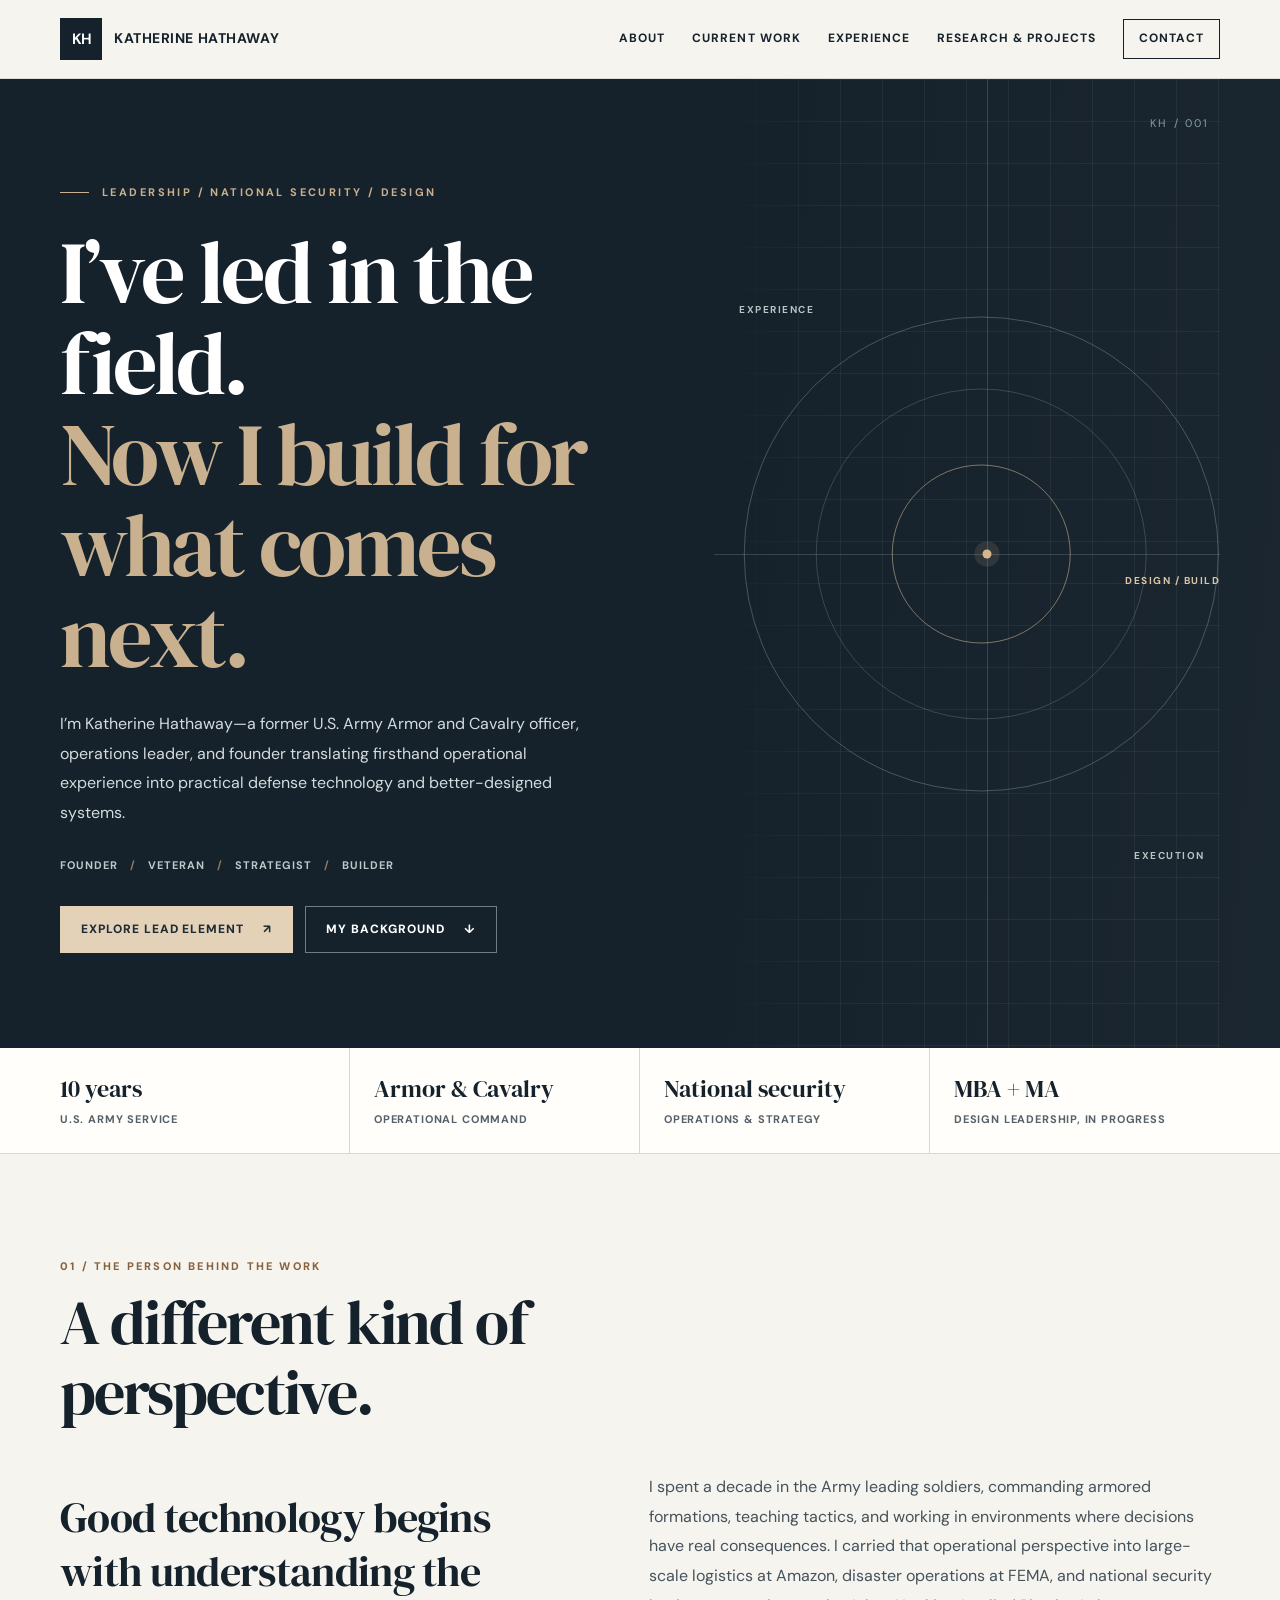
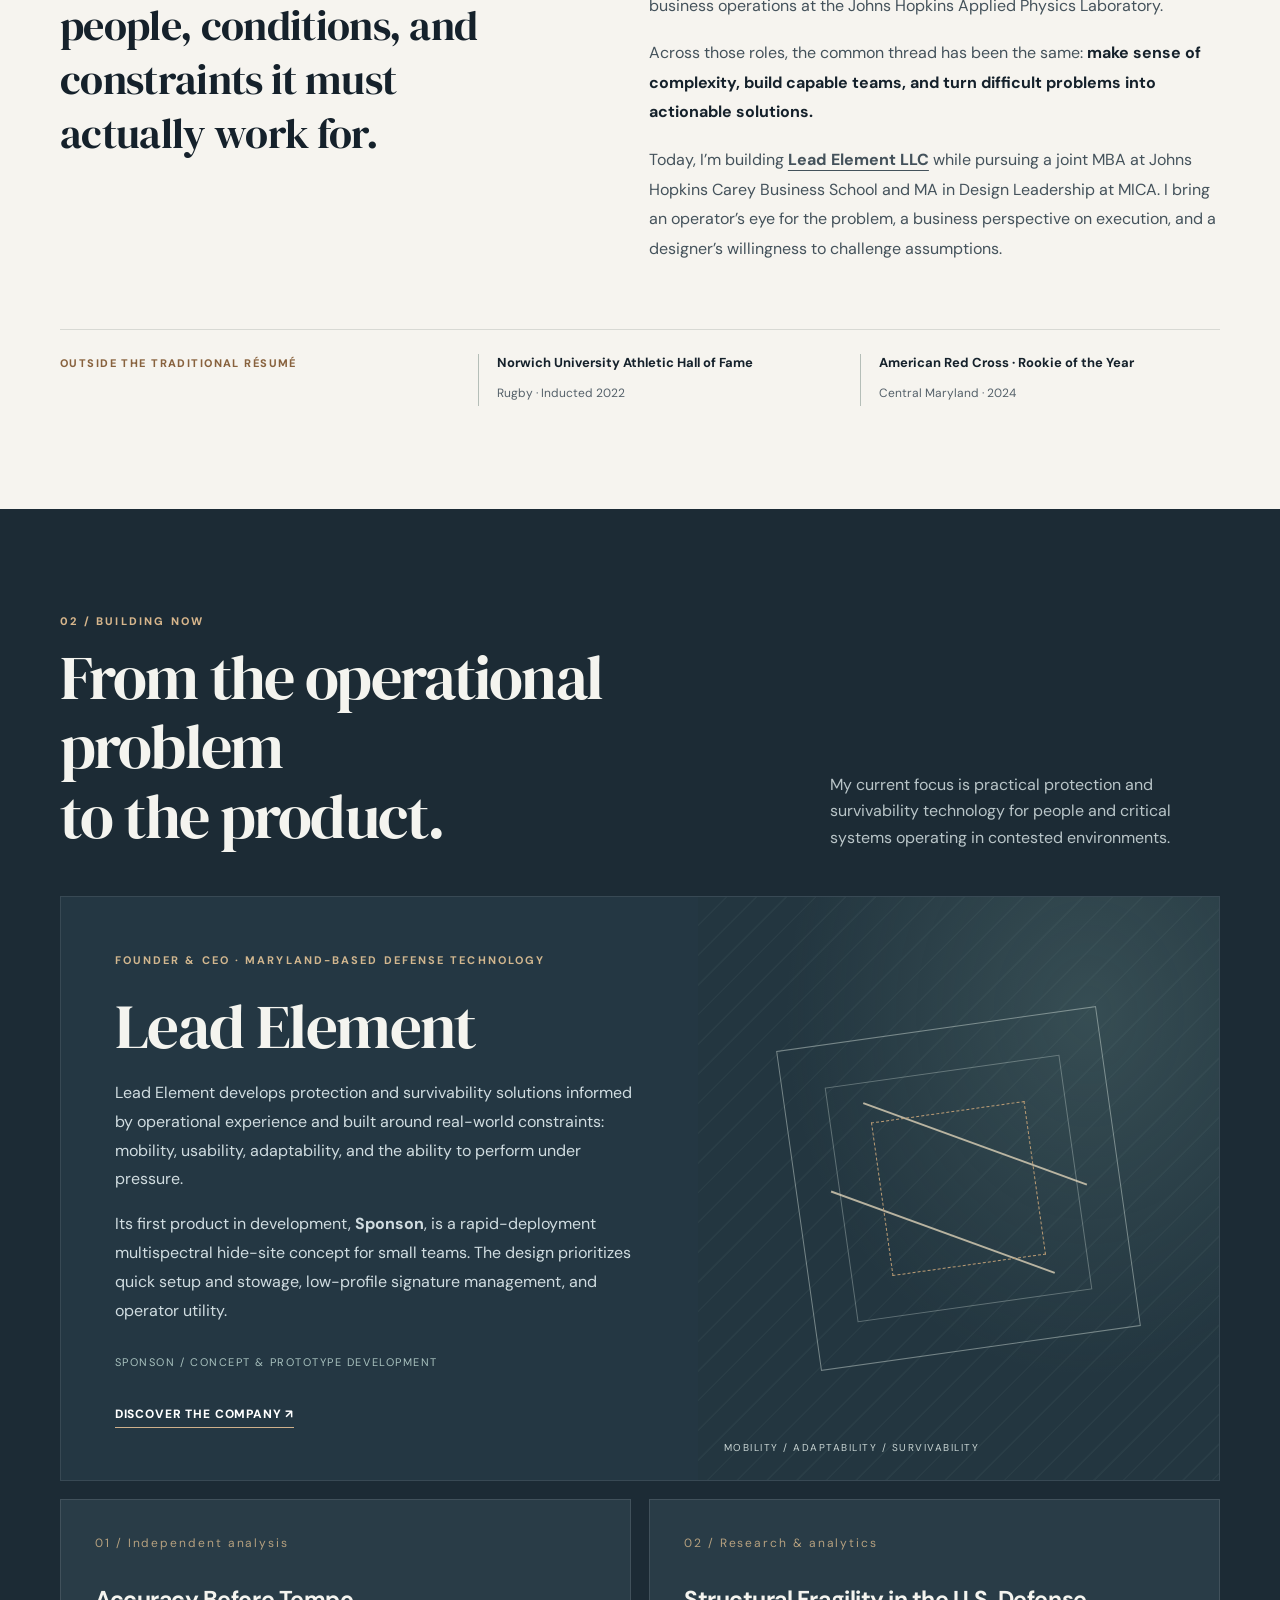
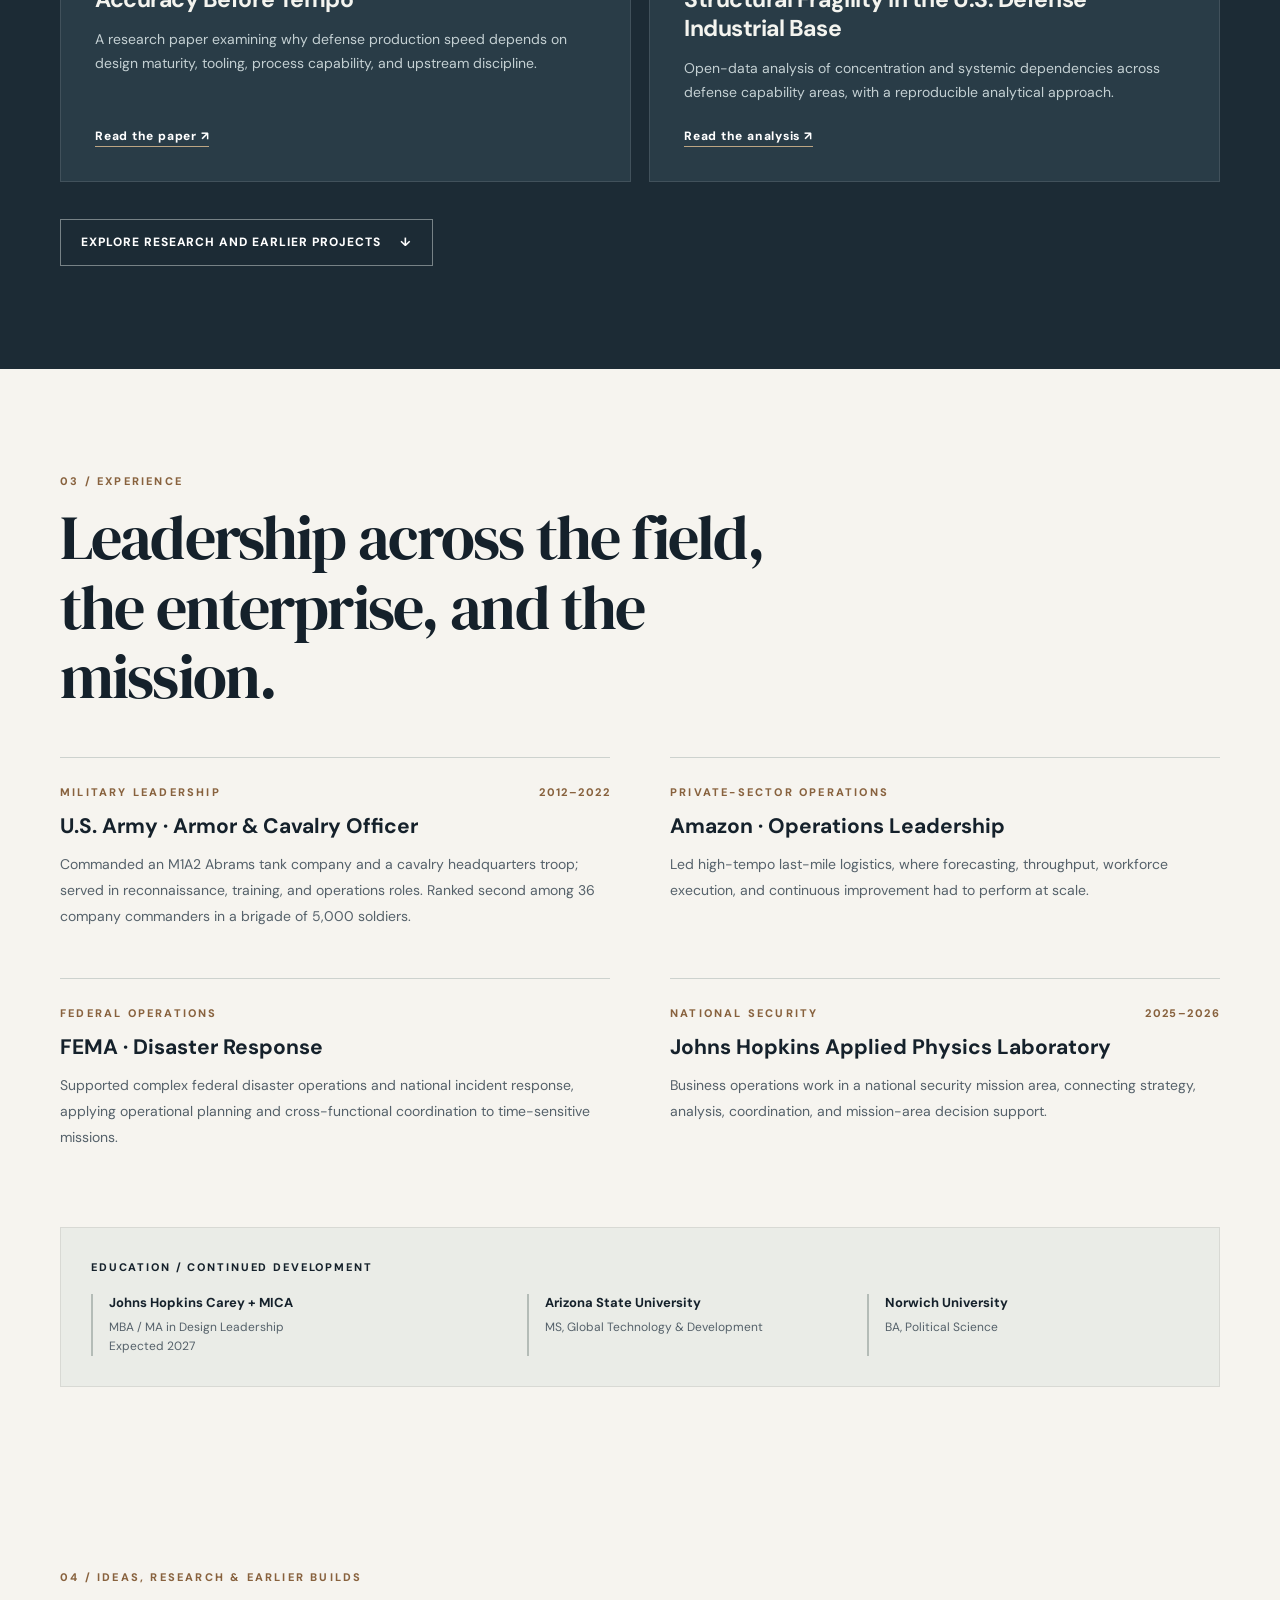
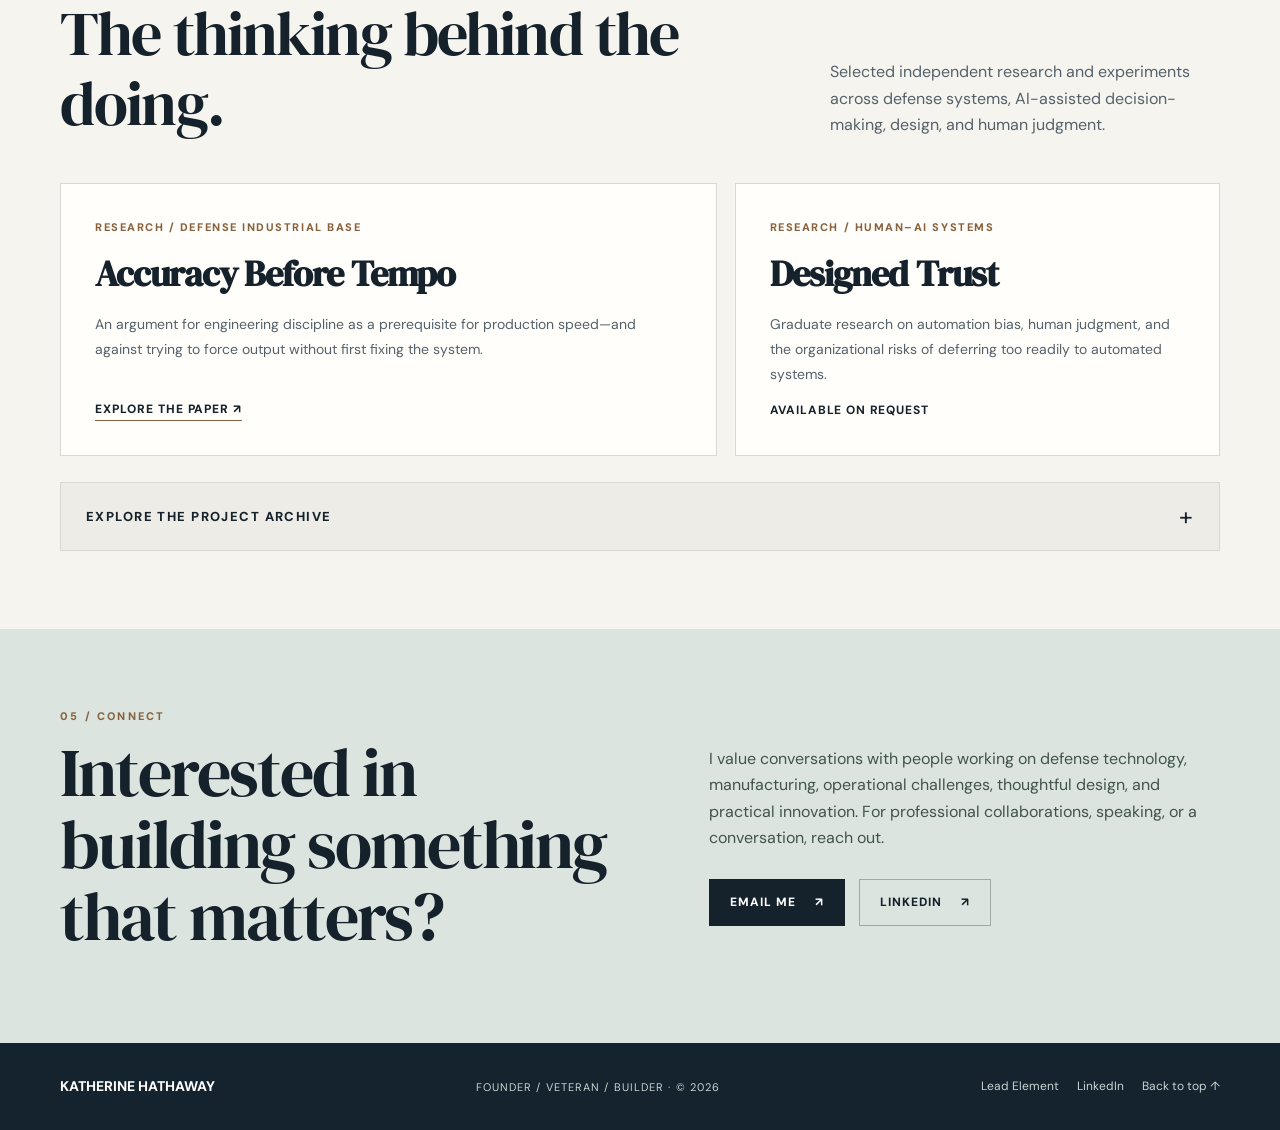
==== commit 5cd2a1e0: "Add verified leadership recognition and refine APL description" ====
--- a/index.html
+++ b/index.html
@@ -104,6 +104,11 @@
             <p>Today, I’m building <a class="inline-link" href="https://leadelement.design/" target="_blank" rel="noopener noreferrer">Lead Element LLC</a> while pursuing a joint MBA at Johns Hopkins Carey Business School and MA in Design Leadership at MICA. I bring an operator’s eye for the problem, a business perspective on execution, and a designer’s willingness to challenge assumptions.</p>
           </div>
         </div>
+        <div class="honors">
+          <div class="honors-label">Outside the traditional résumé</div>
+          <div class="honor"><strong>Norwich University Athletic Hall of Fame</strong><span>Rugby · Inducted 2022</span></div>
+          <div class="honor"><strong>American Red Cross · Rookie of the Year</strong><span>Central Maryland · 2024</span></div>
+        </div>
       </div>
     </section>
 
@@ -169,7 +174,7 @@
           <article class="exp-item">
             <div class="exp-head"><span class="kicker">National security</span><span class="exp-year">2025–2026</span></div>
             <h3>Johns Hopkins Applied Physics Laboratory</h3>
-            <p>Business operations work within the National Security Sector, connecting strategy, analysis, coordination, and mission-area decision support.</p>
+            <p>Business operations work in a national security mission area, connecting strategy, analysis, coordination, and mission-area decision support.</p>
           </article>
         </div>
         <div class="education">
--- a/site.css
+++ b/site.css
@@ -208,3 +208,12 @@
   .footer-inner{align-items:flex-start;flex-direction:column;gap:14px}
 }
 @media(prefers-reduced-motion:reduce){html{scroll-behavior:auto}.btn{transition:none}.btn:hover{transform:none}}
+
+/* Recognition bar */
+.honors{margin-top:48px;padding-top:24px;border-top:1px solid var(--line);display:grid;grid-template-columns:1.1fr 1fr 1fr;gap:22px}
+.honors-label{font-size:11px;color:var(--copper-dark);font-weight:800;letter-spacing:.13em;text-transform:uppercase}
+.honor{border-left:1px solid #b5beb8;padding-left:18px}
+.honor strong{font-size:13px;display:block;line-height:1.45;margin-bottom:6px}
+.honor span{color:var(--muted);font-size:12px}
+@media(max-width:760px){.honors{grid-template-columns:1fr 1fr}.honors-label{grid-column:1/-1}}
+@media(max-width:540px){.honors{grid-template-columns:1fr}.honors-label{grid-column:auto}}
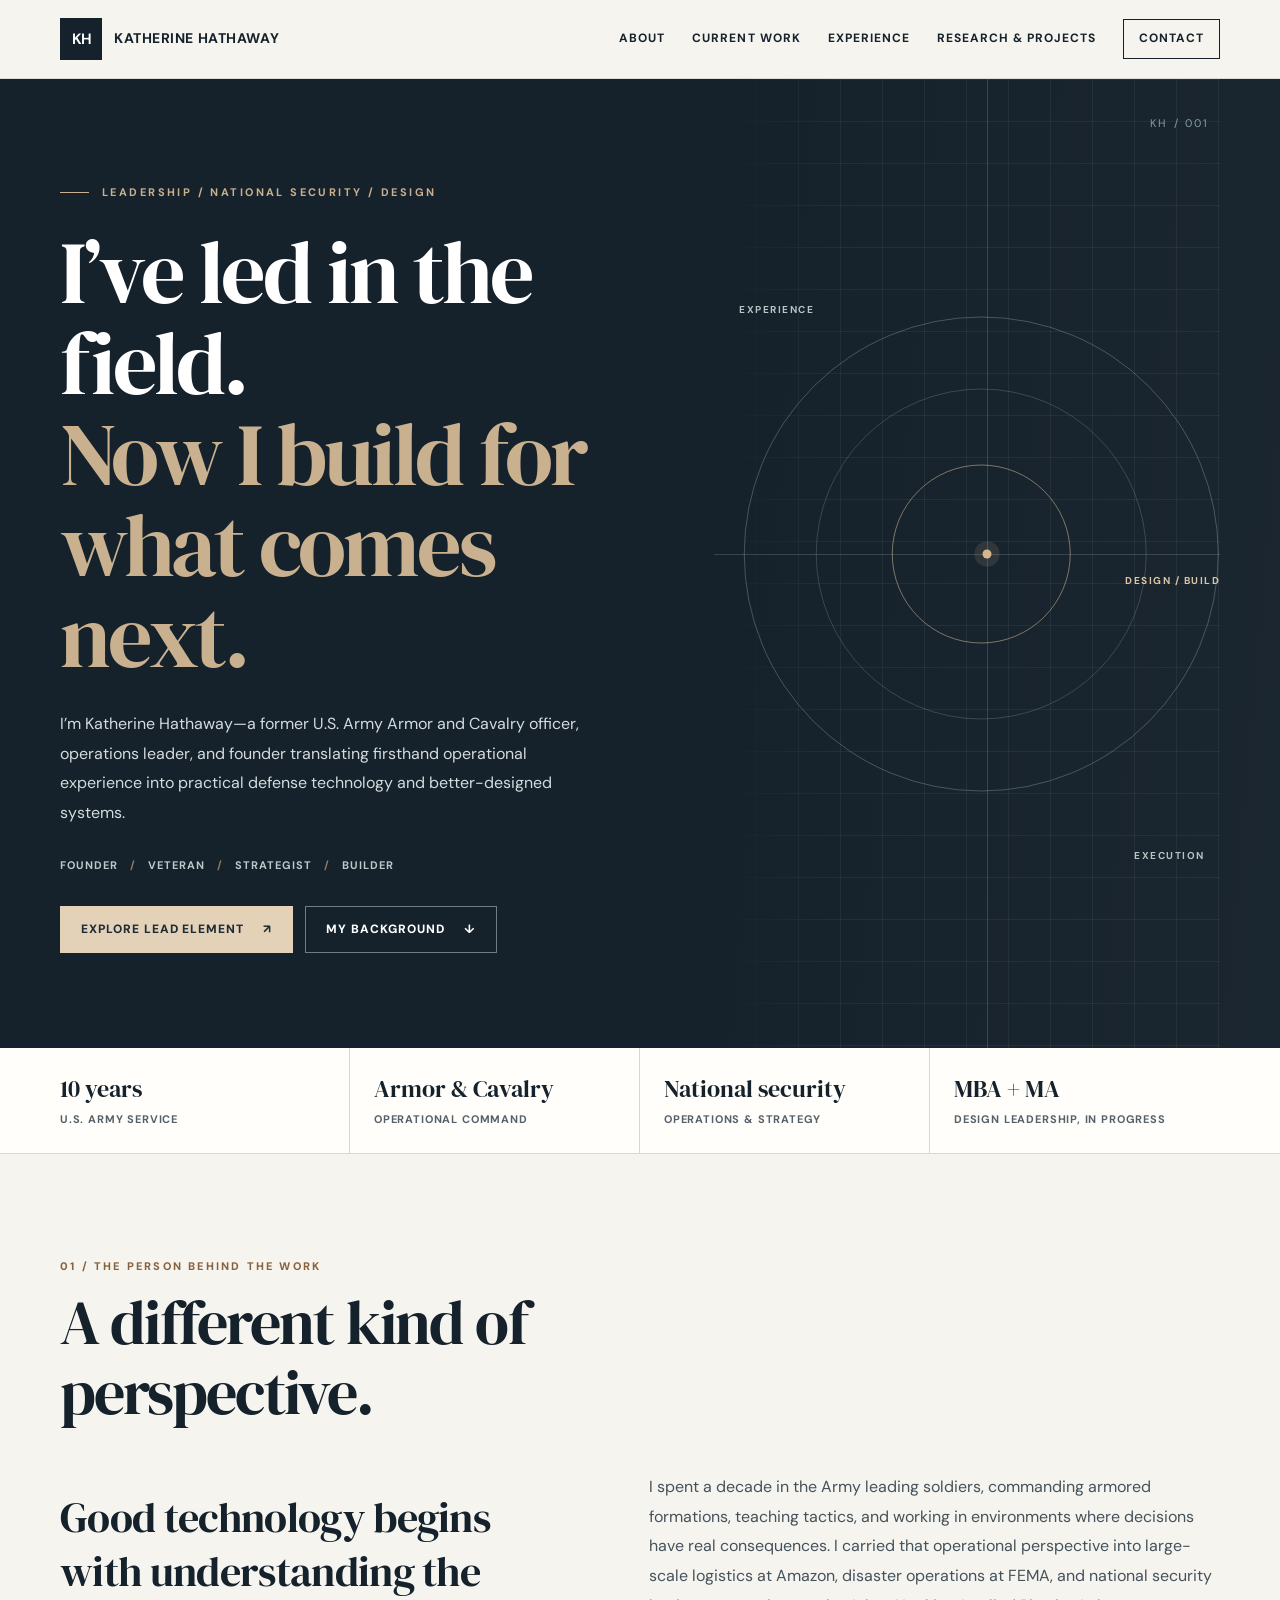
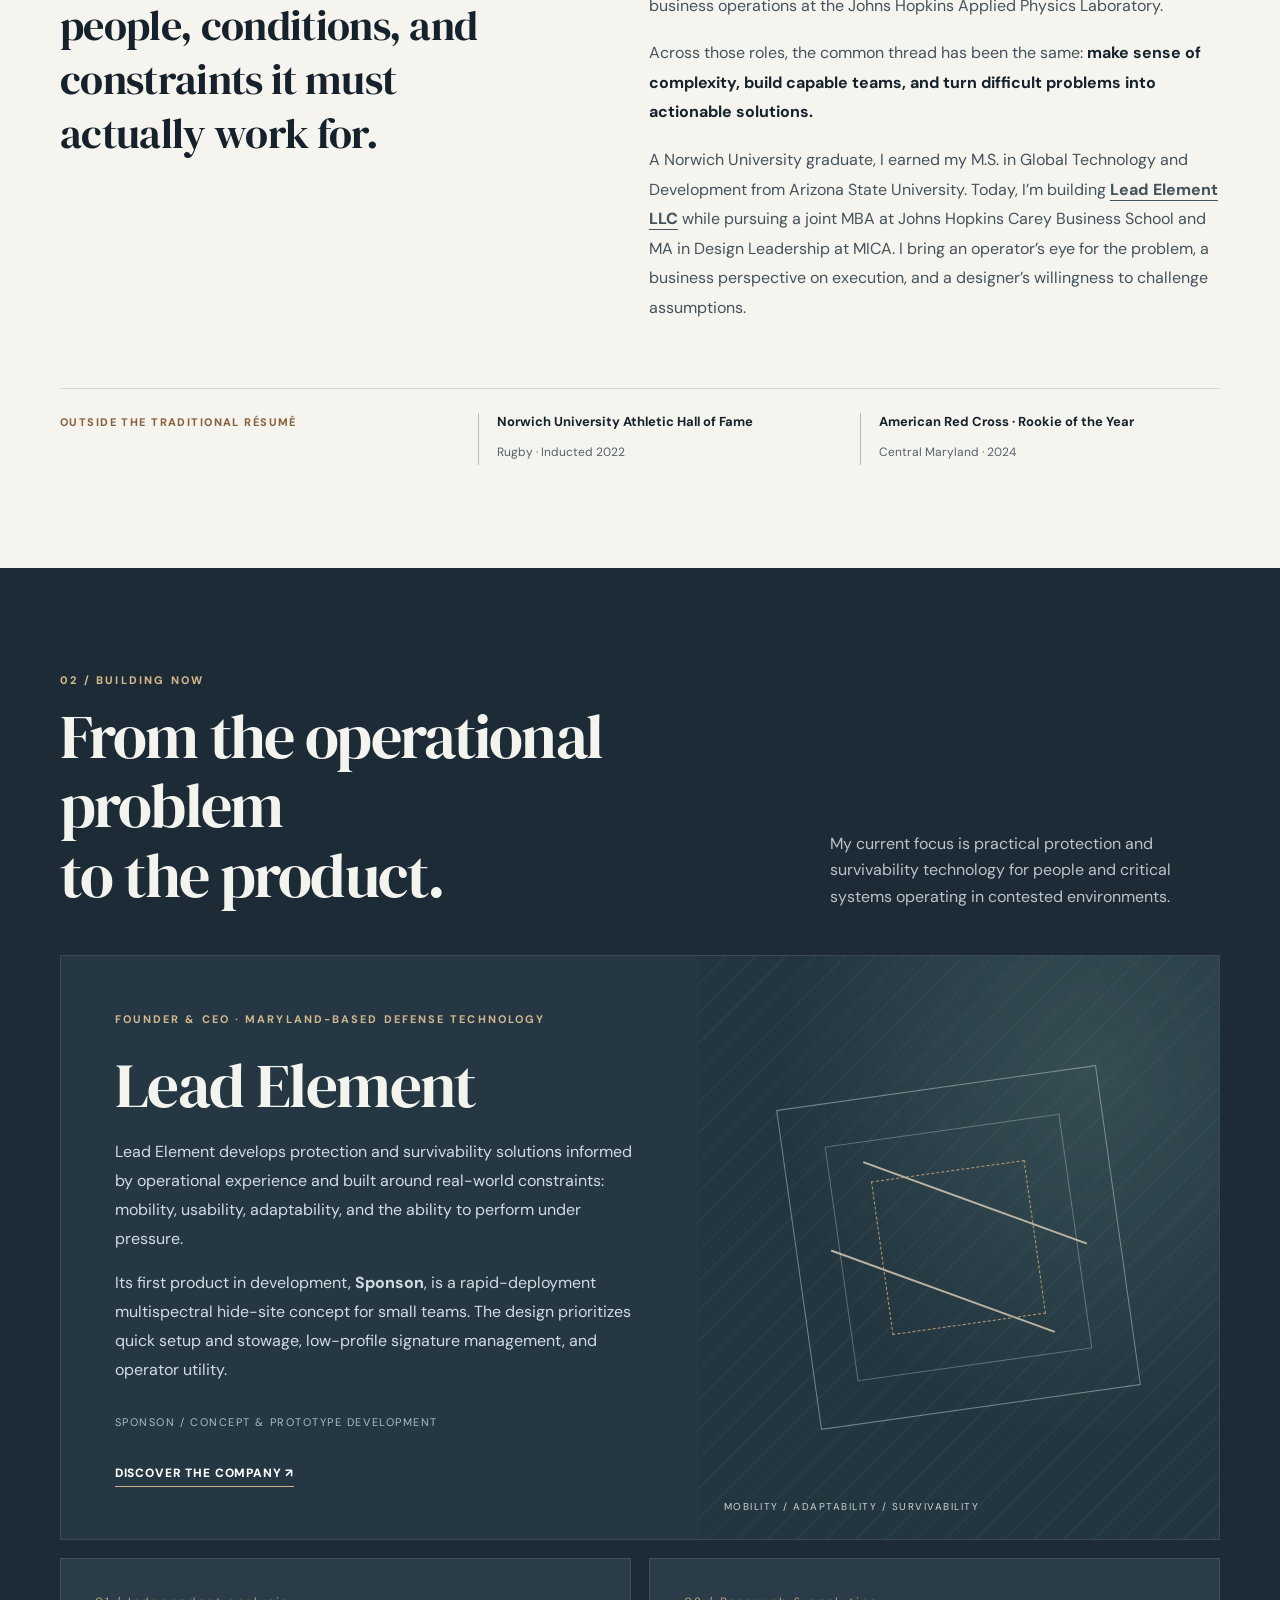
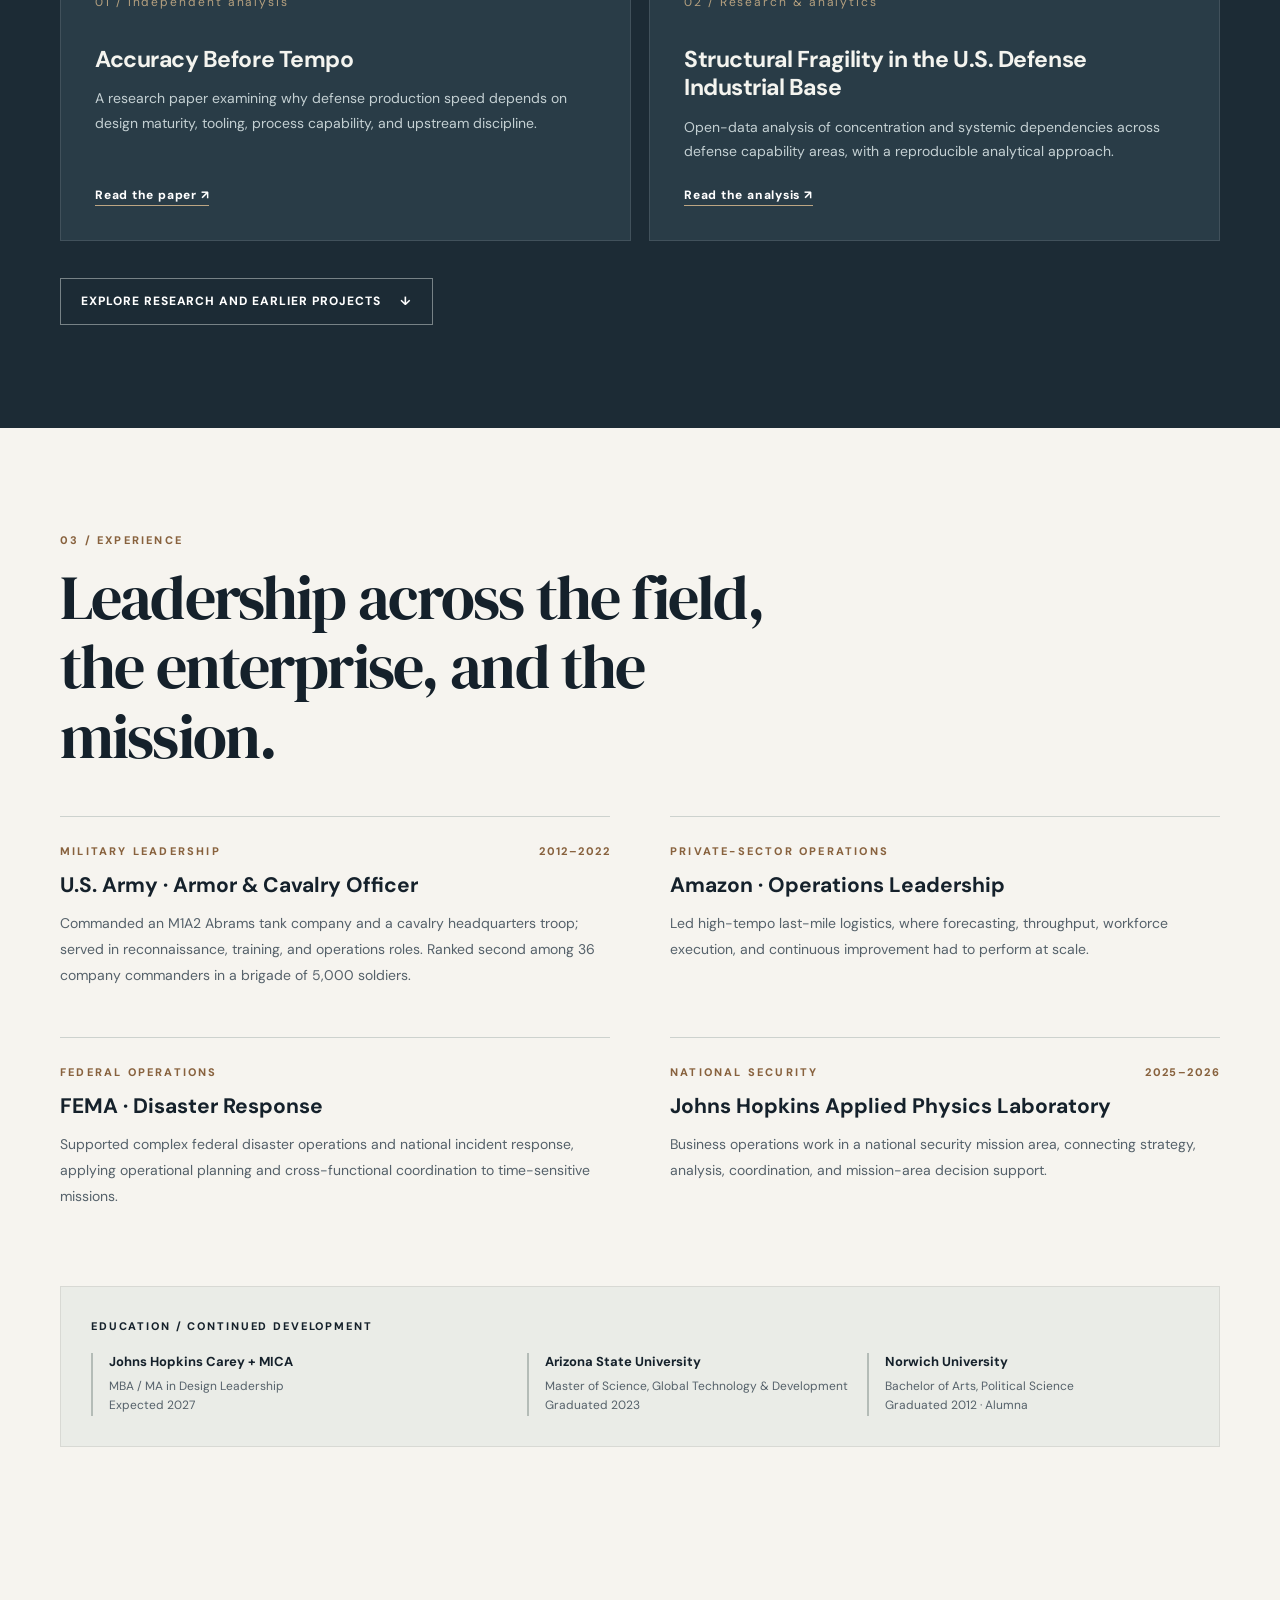
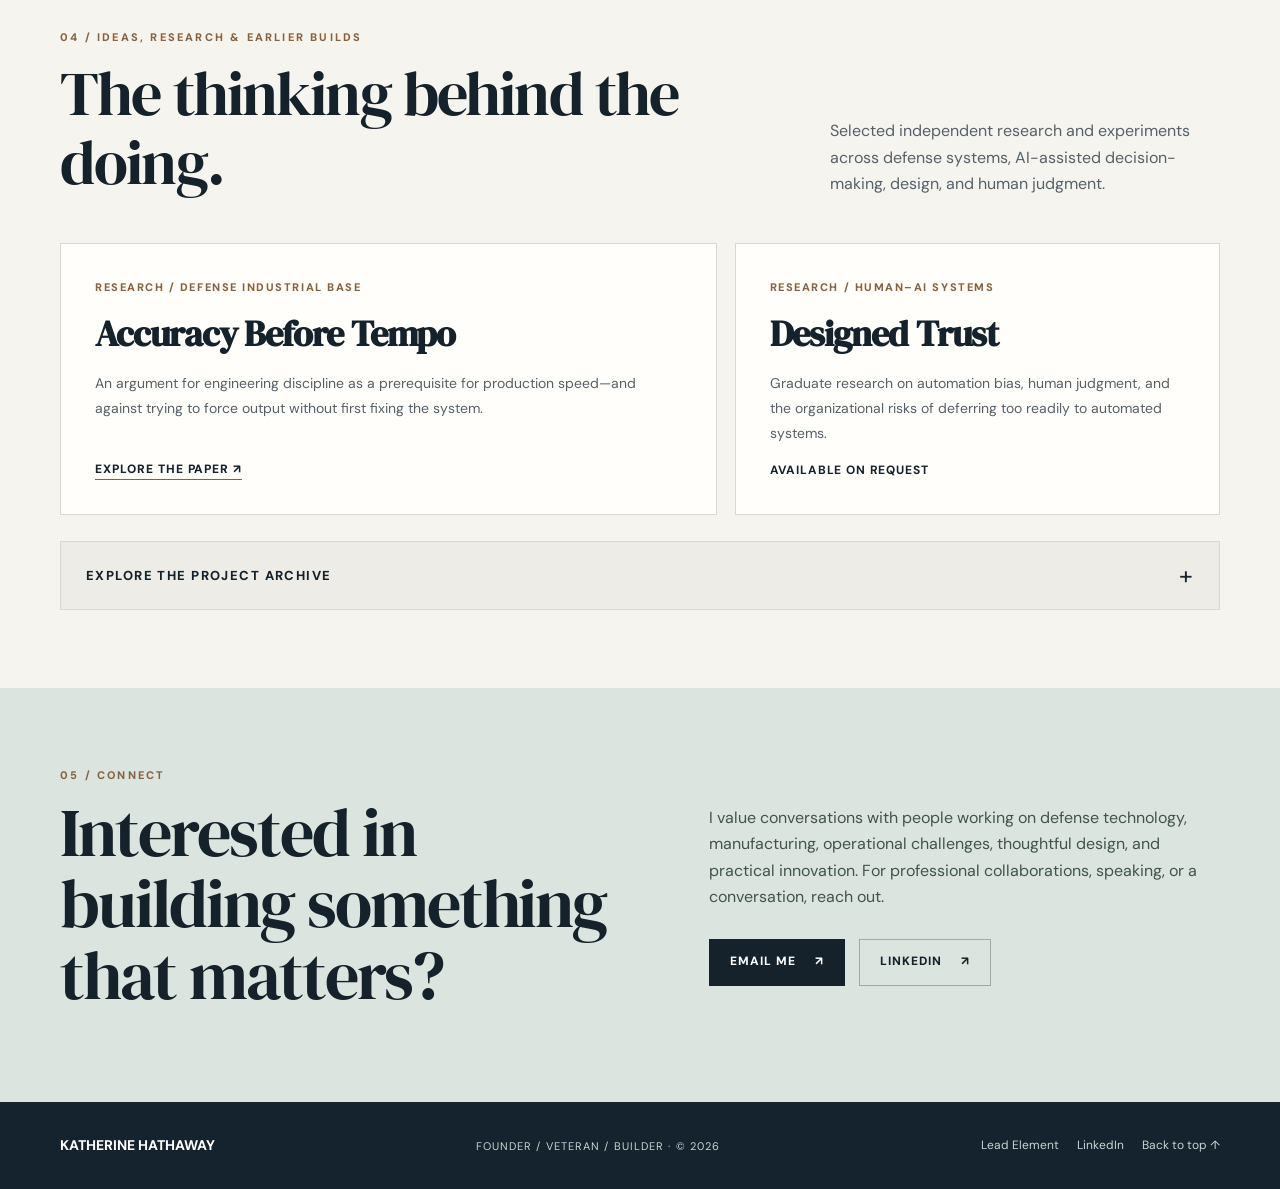
==== commit 55bfec0b: "Clarify Norwich alumni status and completed ASU MS in Global Technology and Development" ====
--- a/index.html
+++ b/index.html
@@ -101,7 +101,7 @@
           <div class="about-text">
             <p>I spent a decade in the Army leading soldiers, commanding armored formations, teaching tactics, and working in environments where decisions have real consequences. I carried that operational perspective into large-scale logistics at Amazon, disaster operations at FEMA, and national security business operations at the Johns Hopkins Applied Physics Laboratory.</p>
             <p>Across those roles, the common thread has been the same: <strong>make sense of complexity, build capable teams, and turn difficult problems into actionable solutions.</strong></p>
-            <p>Today, I’m building <a class="inline-link" href="https://leadelement.design/" target="_blank" rel="noopener noreferrer">Lead Element LLC</a> while pursuing a joint MBA at Johns Hopkins Carey Business School and MA in Design Leadership at MICA. I bring an operator’s eye for the problem, a business perspective on execution, and a designer’s willingness to challenge assumptions.</p>
+            <p>A Norwich University graduate, I earned my M.S. in Global Technology and Development from Arizona State University. Today, I’m building <a class="inline-link" href="https://leadelement.design/" target="_blank" rel="noopener noreferrer">Lead Element LLC</a> while pursuing a joint MBA at Johns Hopkins Carey Business School and MA in Design Leadership at MICA. I bring an operator’s eye for the problem, a business perspective on execution, and a designer’s willingness to challenge assumptions.</p>
           </div>
         </div>
         <div class="honors">
@@ -181,8 +181,8 @@
           <p>Education / Continued development</p>
           <div class="edu-grid">
             <div class="edu-item"><strong>Johns Hopkins Carey + MICA</strong><span>MBA / MA in Design Leadership<br>Expected 2027</span></div>
-            <div class="edu-item"><strong>Arizona State University</strong><span>MS, Global Technology &amp; Development</span></div>
-            <div class="edu-item"><strong>Norwich University</strong><span>BA, Political Science</span></div>
+            <div class="edu-item"><strong>Arizona State University</strong><span>Master of Science, Global Technology &amp; Development<br>Graduated 2023</span></div>
+            <div class="edu-item"><strong>Norwich University</strong><span>Bachelor of Arts, Political Science<br>Graduated 2012 · Alumna</span></div>
           </div>
         </div>
       </div>
--- a/site.css
+++ b/site.css
@@ -210,7 +210,7 @@
 @media(prefers-reduced-motion:reduce){html{scroll-behavior:auto}.btn{transition:none}.btn:hover{transform:none}}
 
 /* Recognition bar */
-.honors{margin-top:48px;padding-top:24px;border-top:1px solid var(--line);display:grid;grid-template-columns:1.1fr 1fr 1fr;gap:22px}
+.honors{grid-column:1/-1;margin-top:48px;padding-top:24px;border-top:1px solid var(--line);display:grid;grid-template-columns:1.1fr 1fr 1fr;gap:22px}
 .honors-label{font-size:11px;color:var(--copper-dark);font-weight:800;letter-spacing:.13em;text-transform:uppercase}
 .honor{border-left:1px solid #b5beb8;padding-left:18px}
 .honor strong{font-size:13px;display:block;line-height:1.45;margin-bottom:6px}
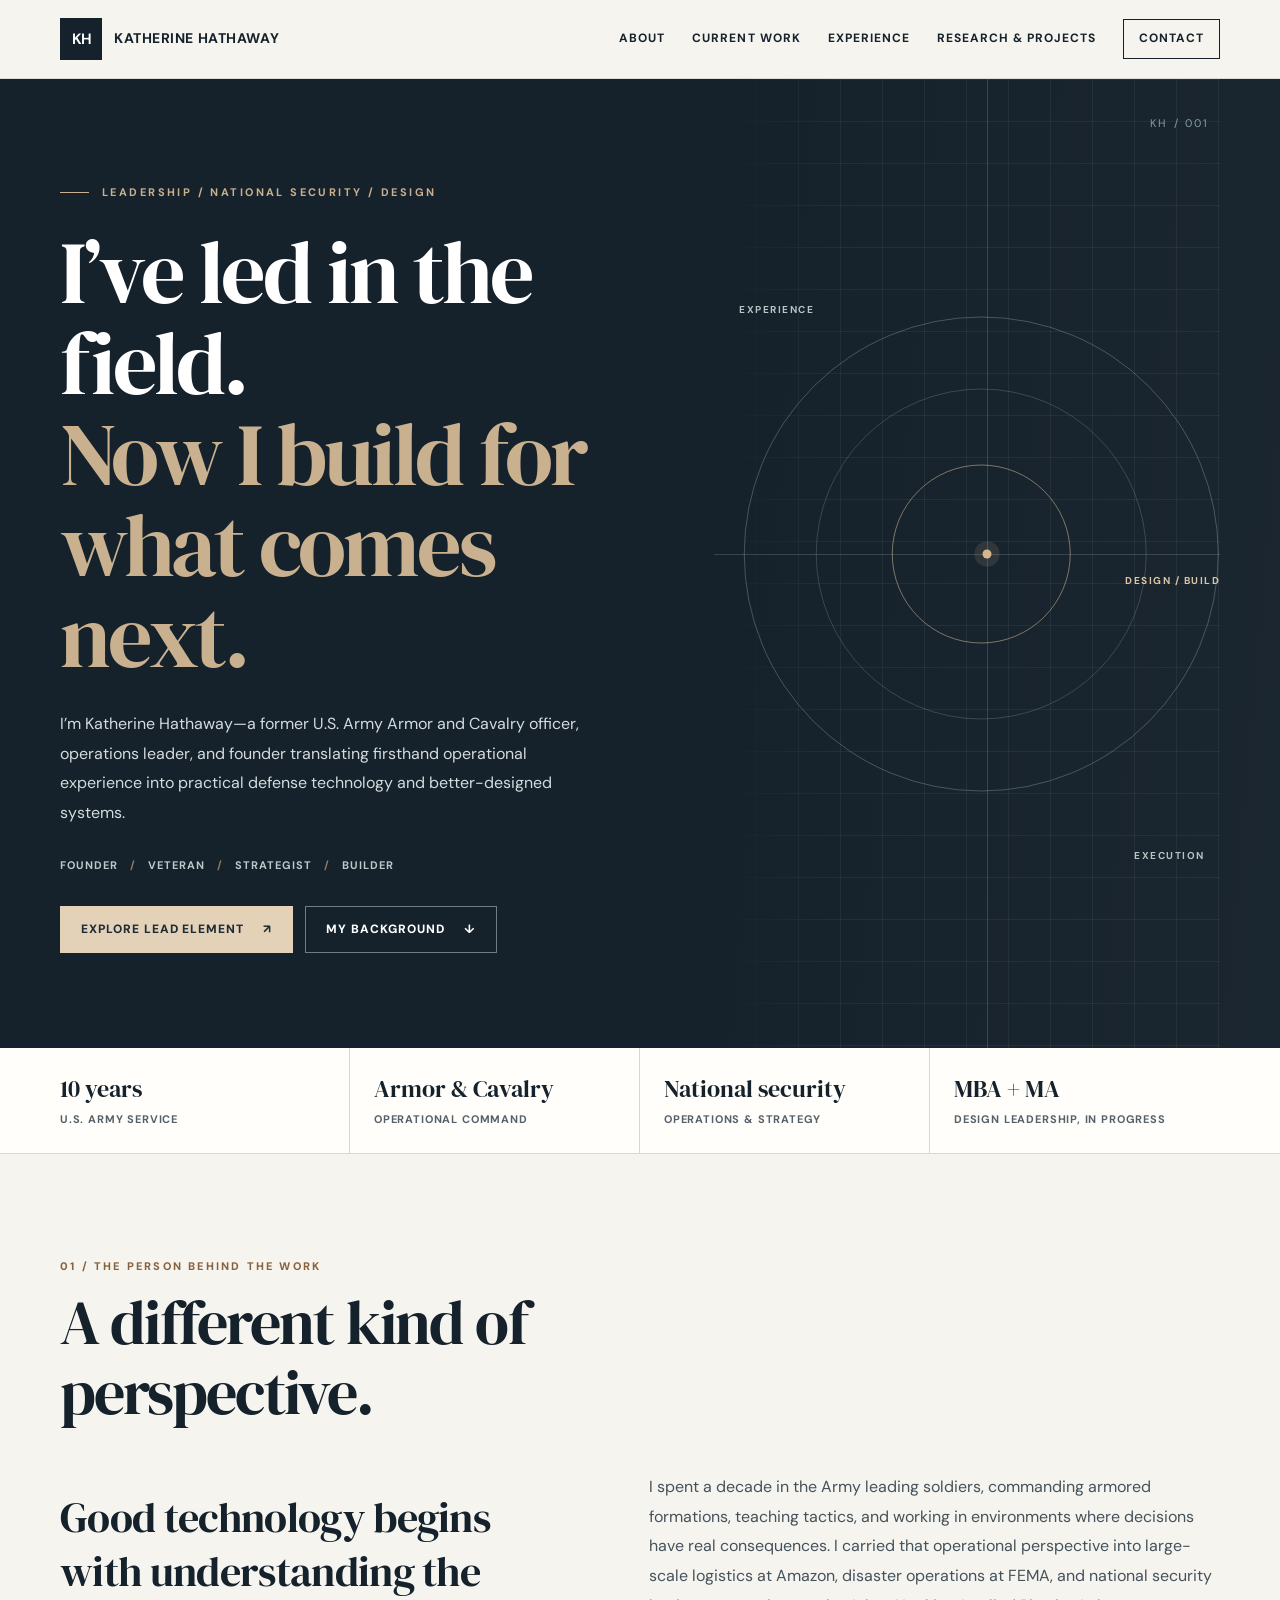
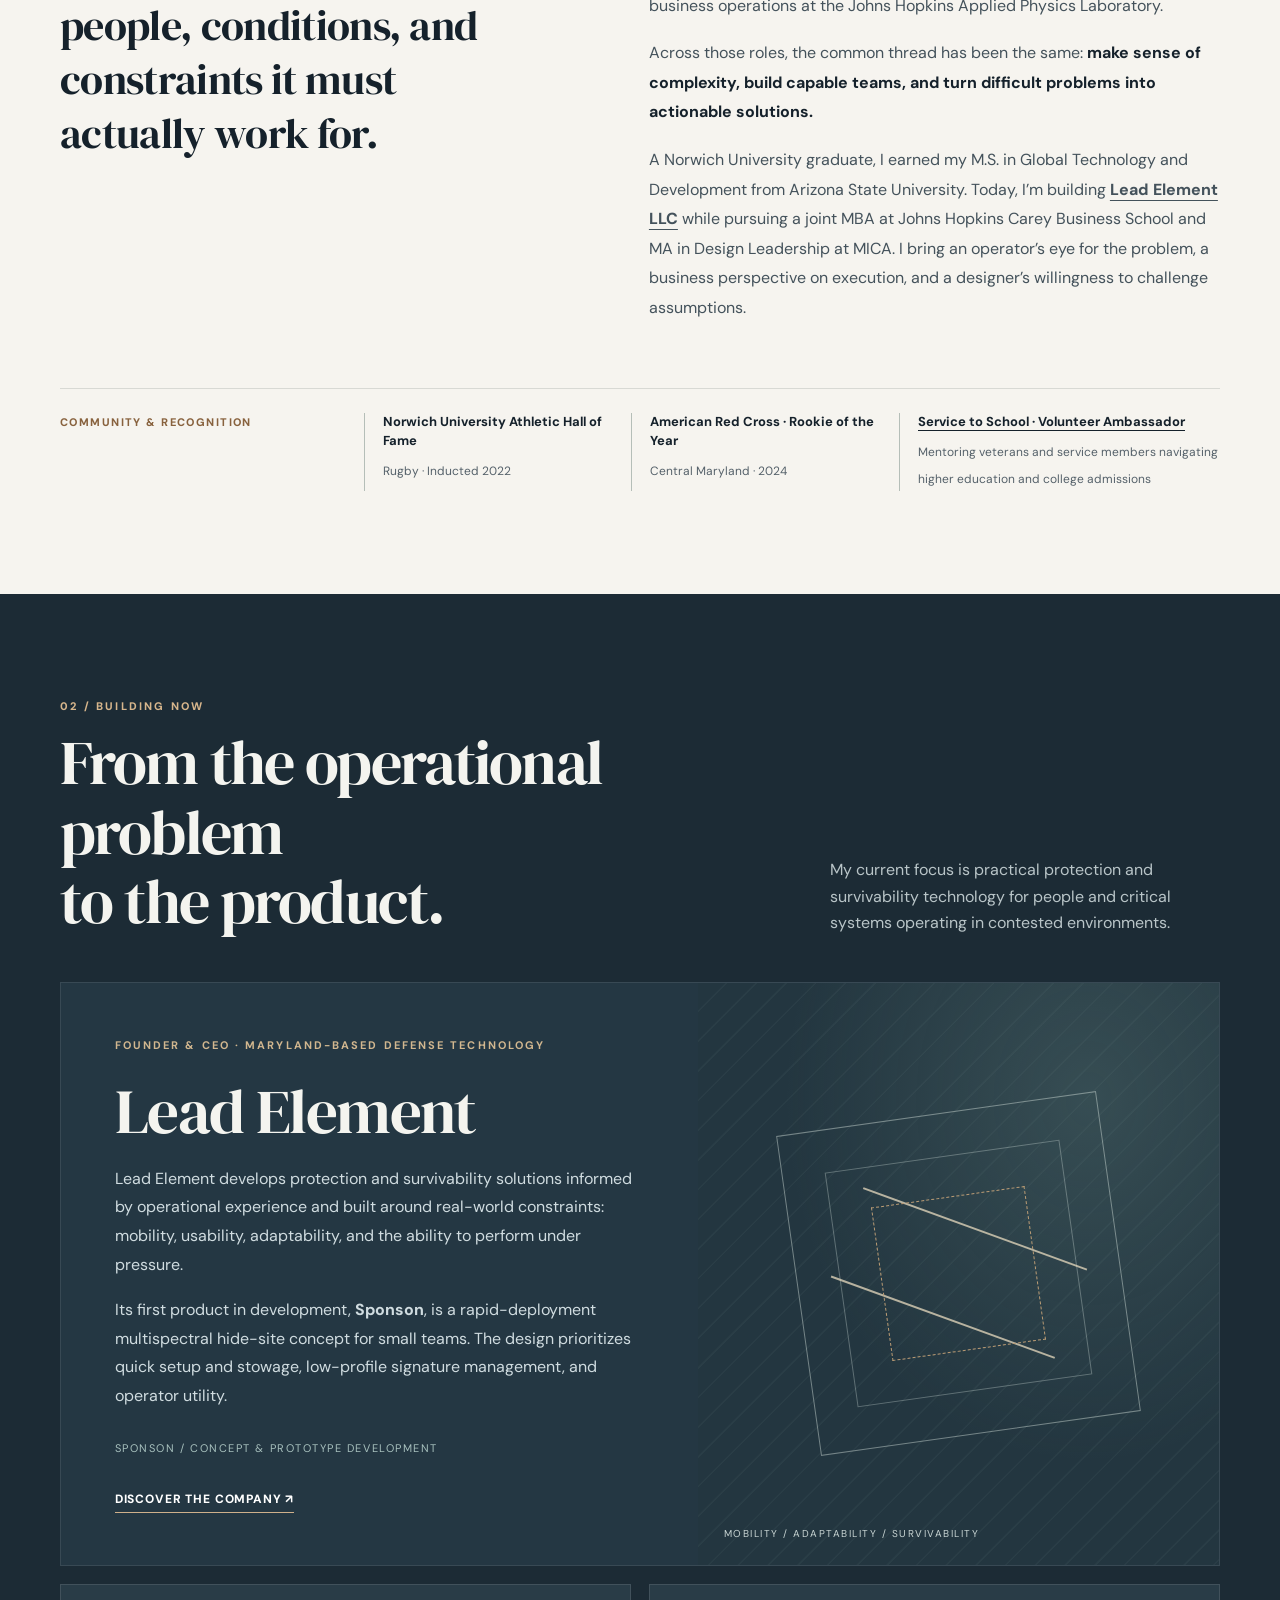
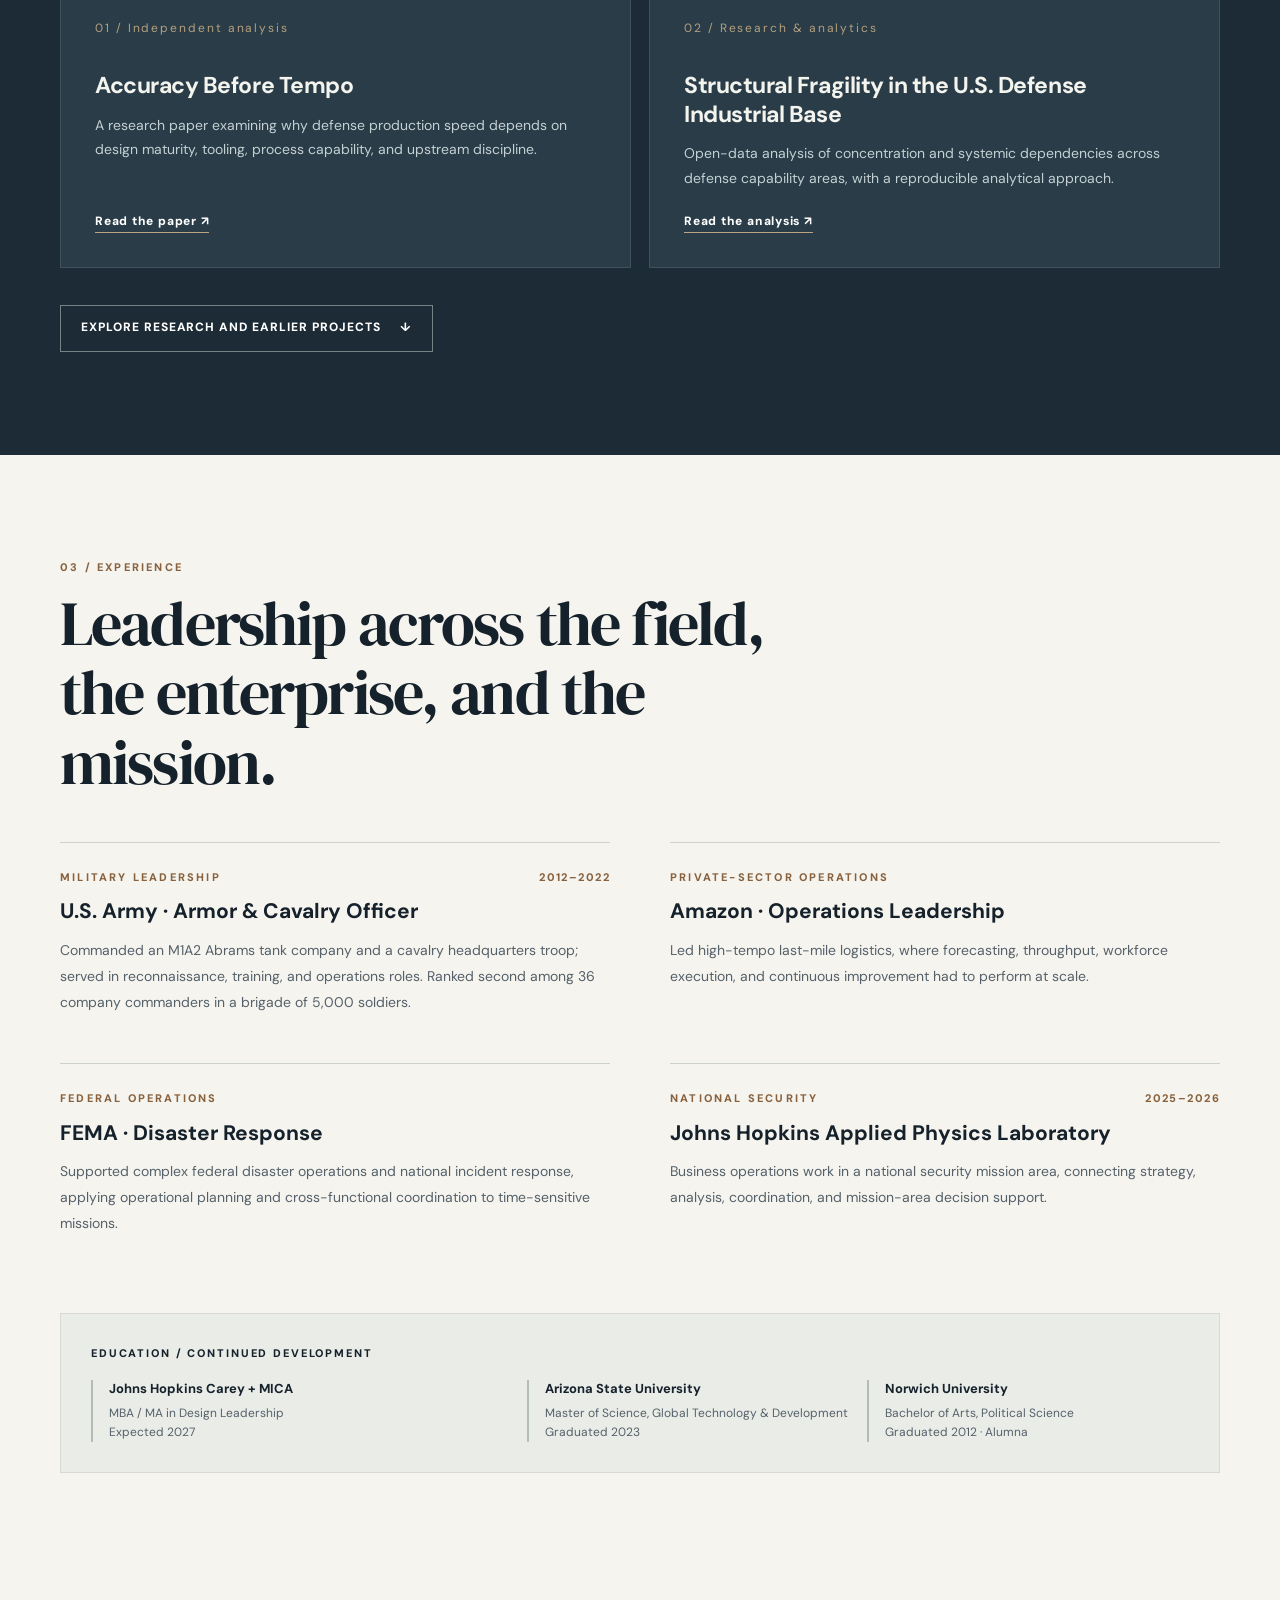
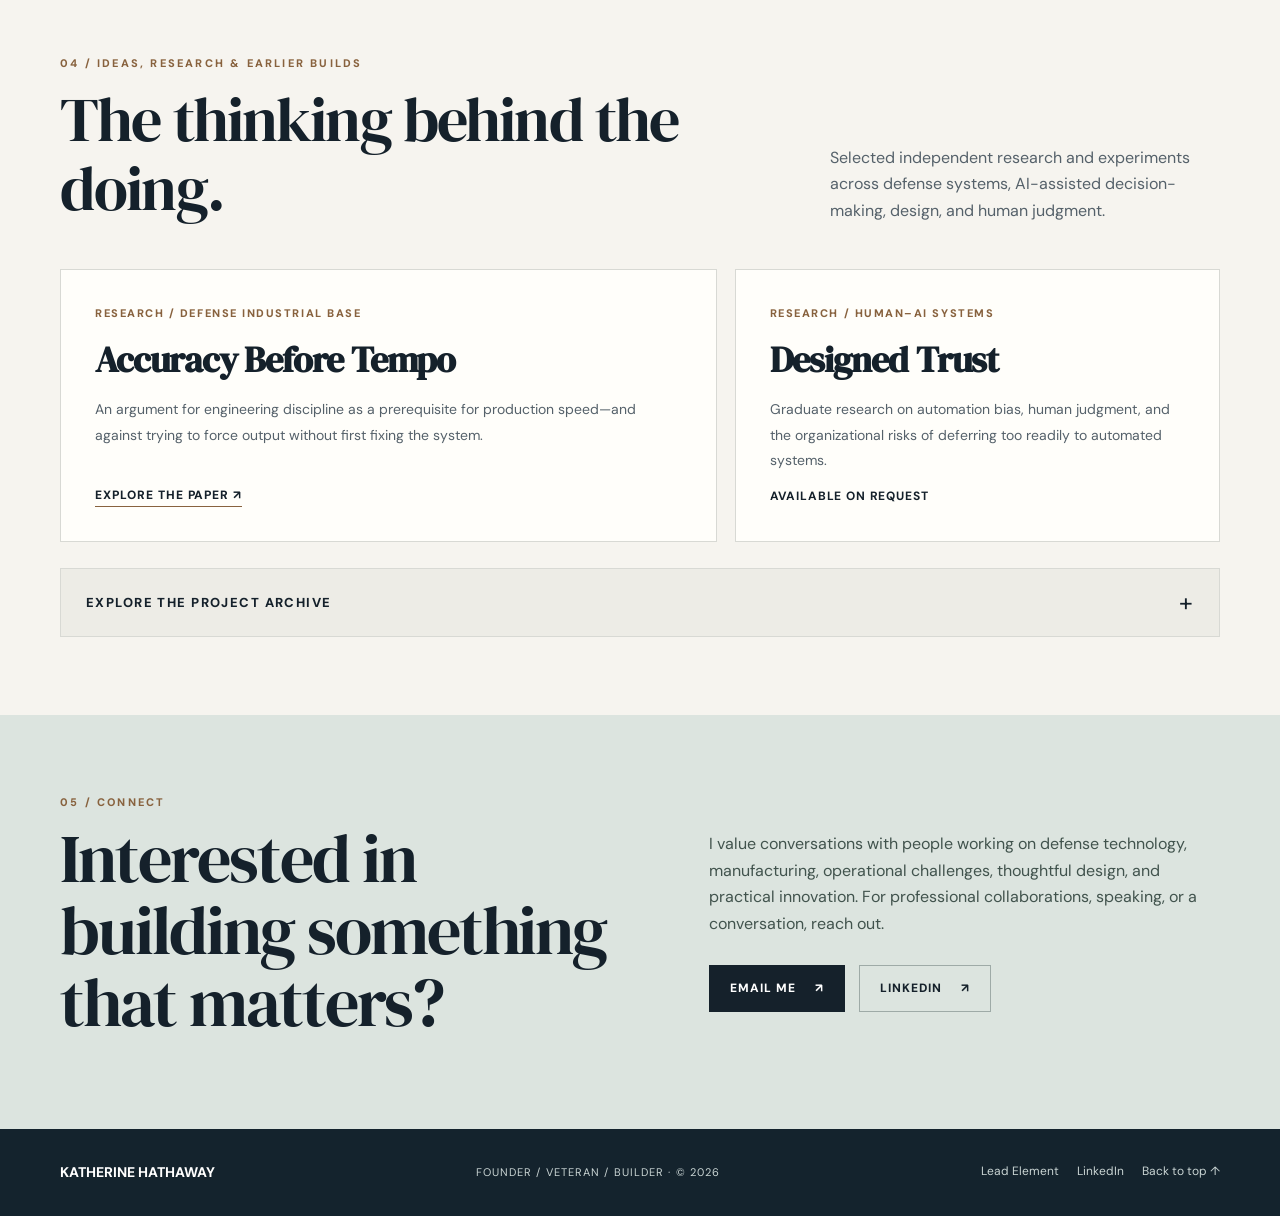
==== commit 3e2f5da1: "Add Service to School Volunteer Ambassador mentorship to website" ====
--- a/index.html
+++ b/index.html
@@ -105,9 +105,10 @@
           </div>
         </div>
         <div class="honors">
-          <div class="honors-label">Outside the traditional résumé</div>
+          <div class="honors-label">Community &amp; Recognition</div>
           <div class="honor"><strong>Norwich University Athletic Hall of Fame</strong><span>Rugby · Inducted 2022</span></div>
           <div class="honor"><strong>American Red Cross · Rookie of the Year</strong><span>Central Maryland · 2024</span></div>
+          <div class="honor"><strong><a href="https://service2school.org/our-ambassadors" target="_blank" rel="noopener noreferrer">Service to School · Volunteer Ambassador</a></strong><span>Mentoring veterans and service members navigating higher education and college admissions</span></div>
         </div>
       </div>
     </section>
--- a/site.css
+++ b/site.css
@@ -210,10 +210,13 @@
 @media(prefers-reduced-motion:reduce){html{scroll-behavior:auto}.btn{transition:none}.btn:hover{transform:none}}
 
 /* Recognition bar */
-.honors{grid-column:1/-1;margin-top:48px;padding-top:24px;border-top:1px solid var(--line);display:grid;grid-template-columns:1.1fr 1fr 1fr;gap:22px}
+.honors{grid-column:1/-1;margin-top:48px;padding-top:24px;border-top:1px solid var(--line);display:grid;grid-template-columns:1.15fr 1fr 1fr 1.3fr;gap:20px}
 .honors-label{font-size:11px;color:var(--copper-dark);font-weight:800;letter-spacing:.13em;text-transform:uppercase}
 .honor{border-left:1px solid #b5beb8;padding-left:18px}
 .honor strong{font-size:13px;display:block;line-height:1.45;margin-bottom:6px}
 .honor span{color:var(--muted);font-size:12px}
 @media(max-width:760px){.honors{grid-template-columns:1fr 1fr}.honors-label{grid-column:1/-1}}
 @media(max-width:540px){.honors{grid-template-columns:1fr}.honors-label{grid-column:auto}}
+
+.honor a{text-decoration:none;border-bottom:1px solid currentColor;text-underline-offset:3px}
+.honor a:hover{color:var(--copper-dark)}
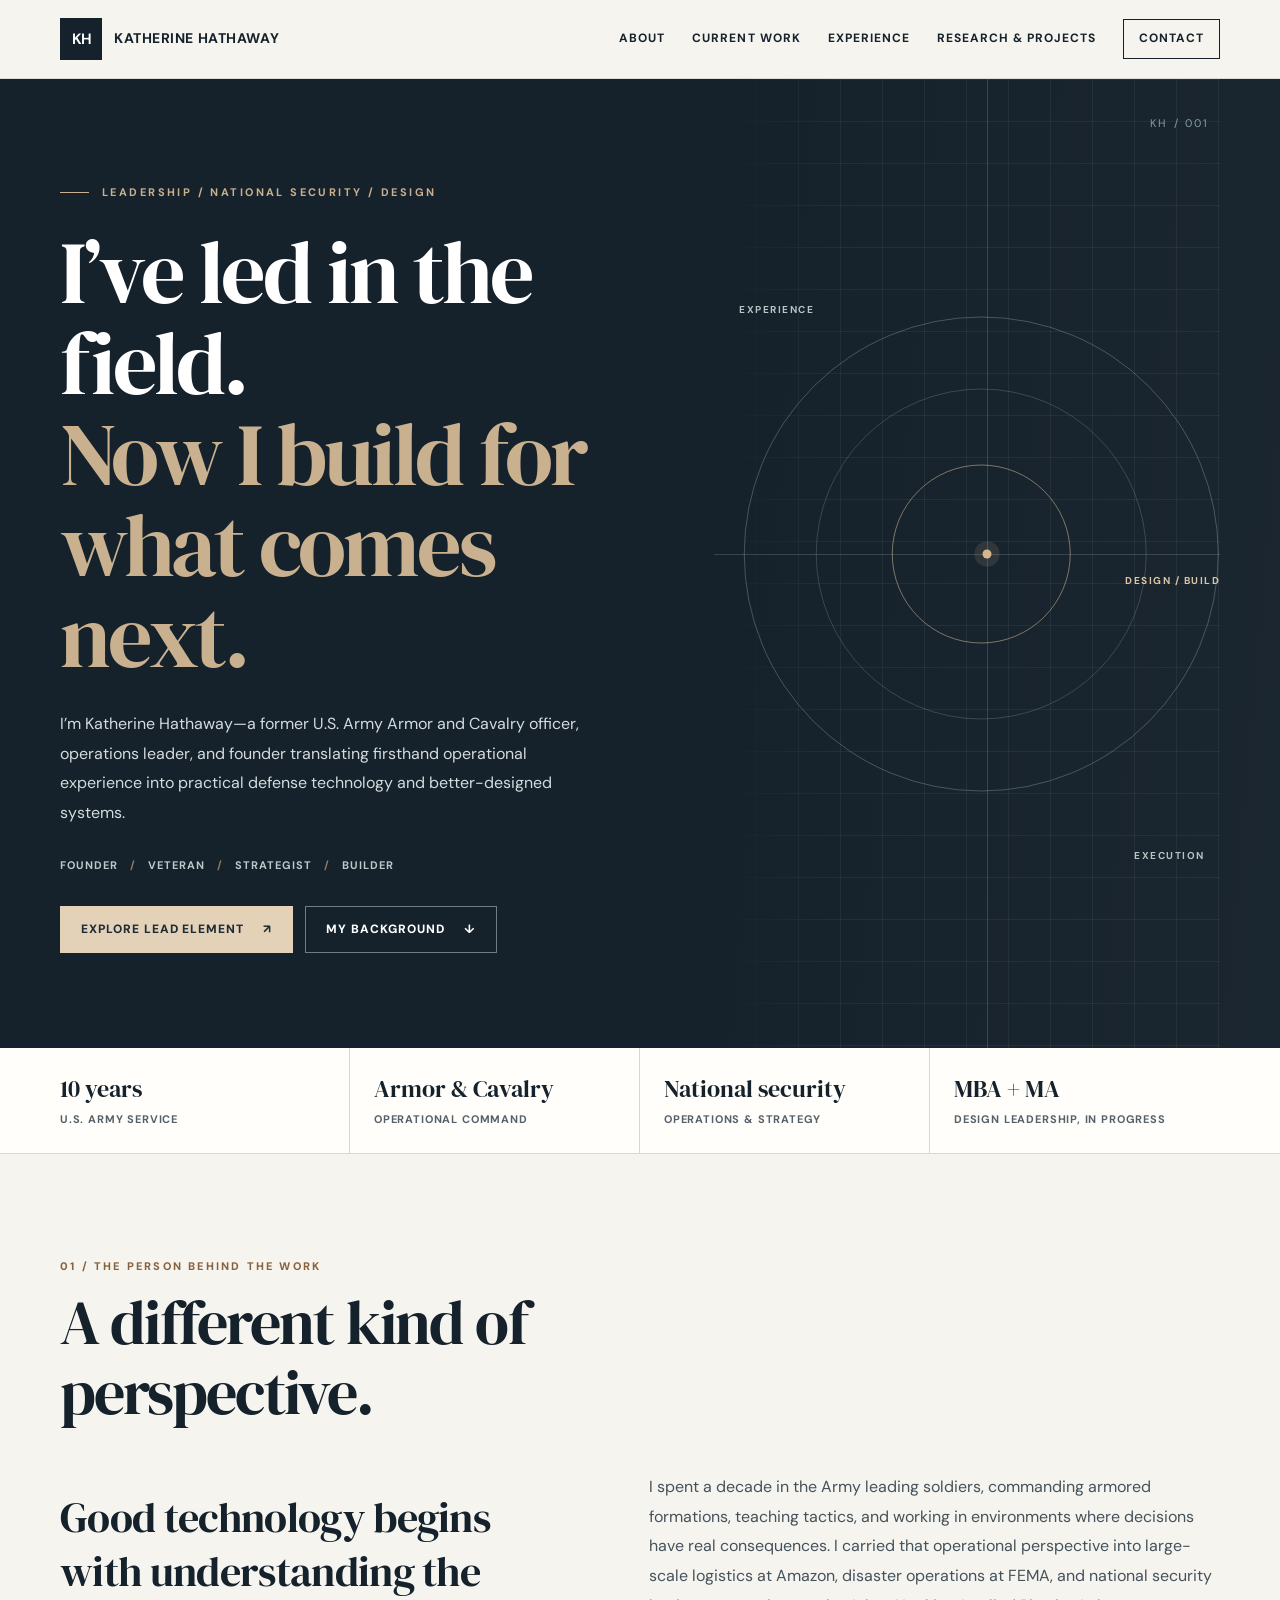
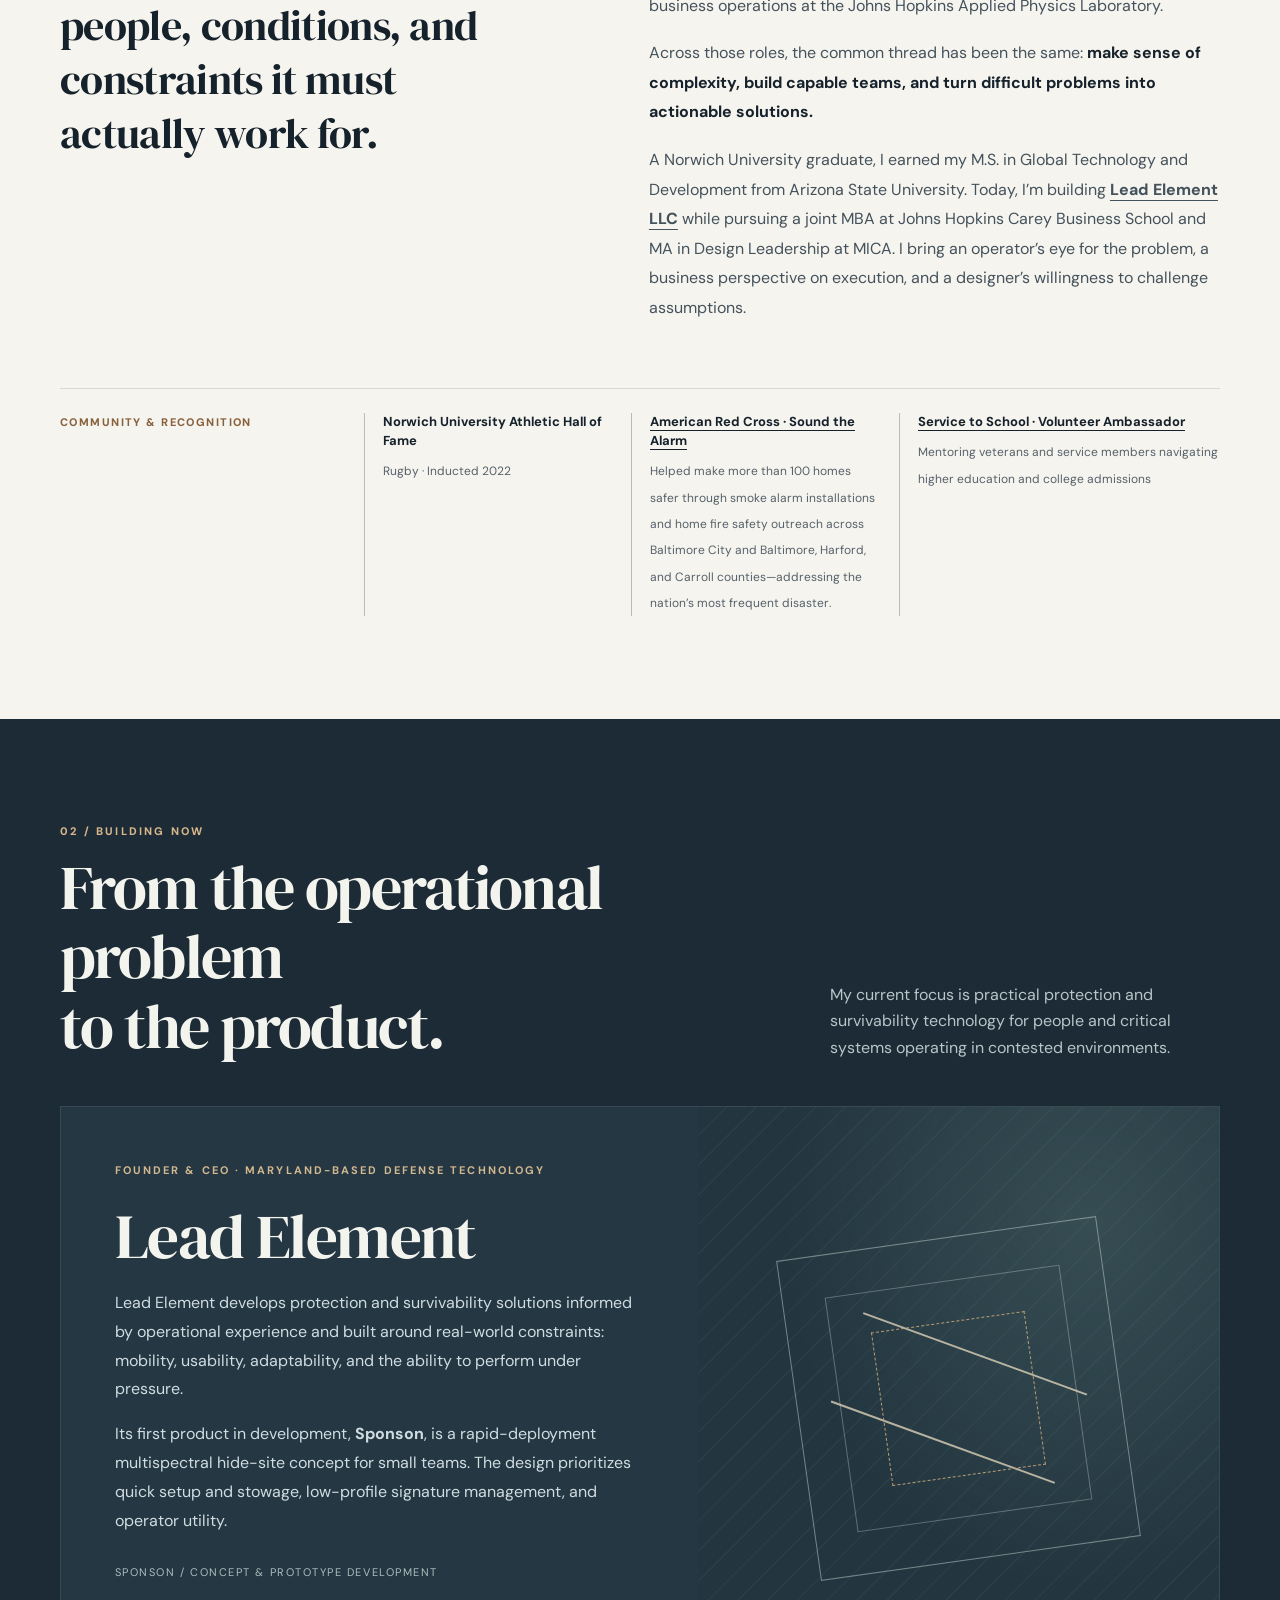
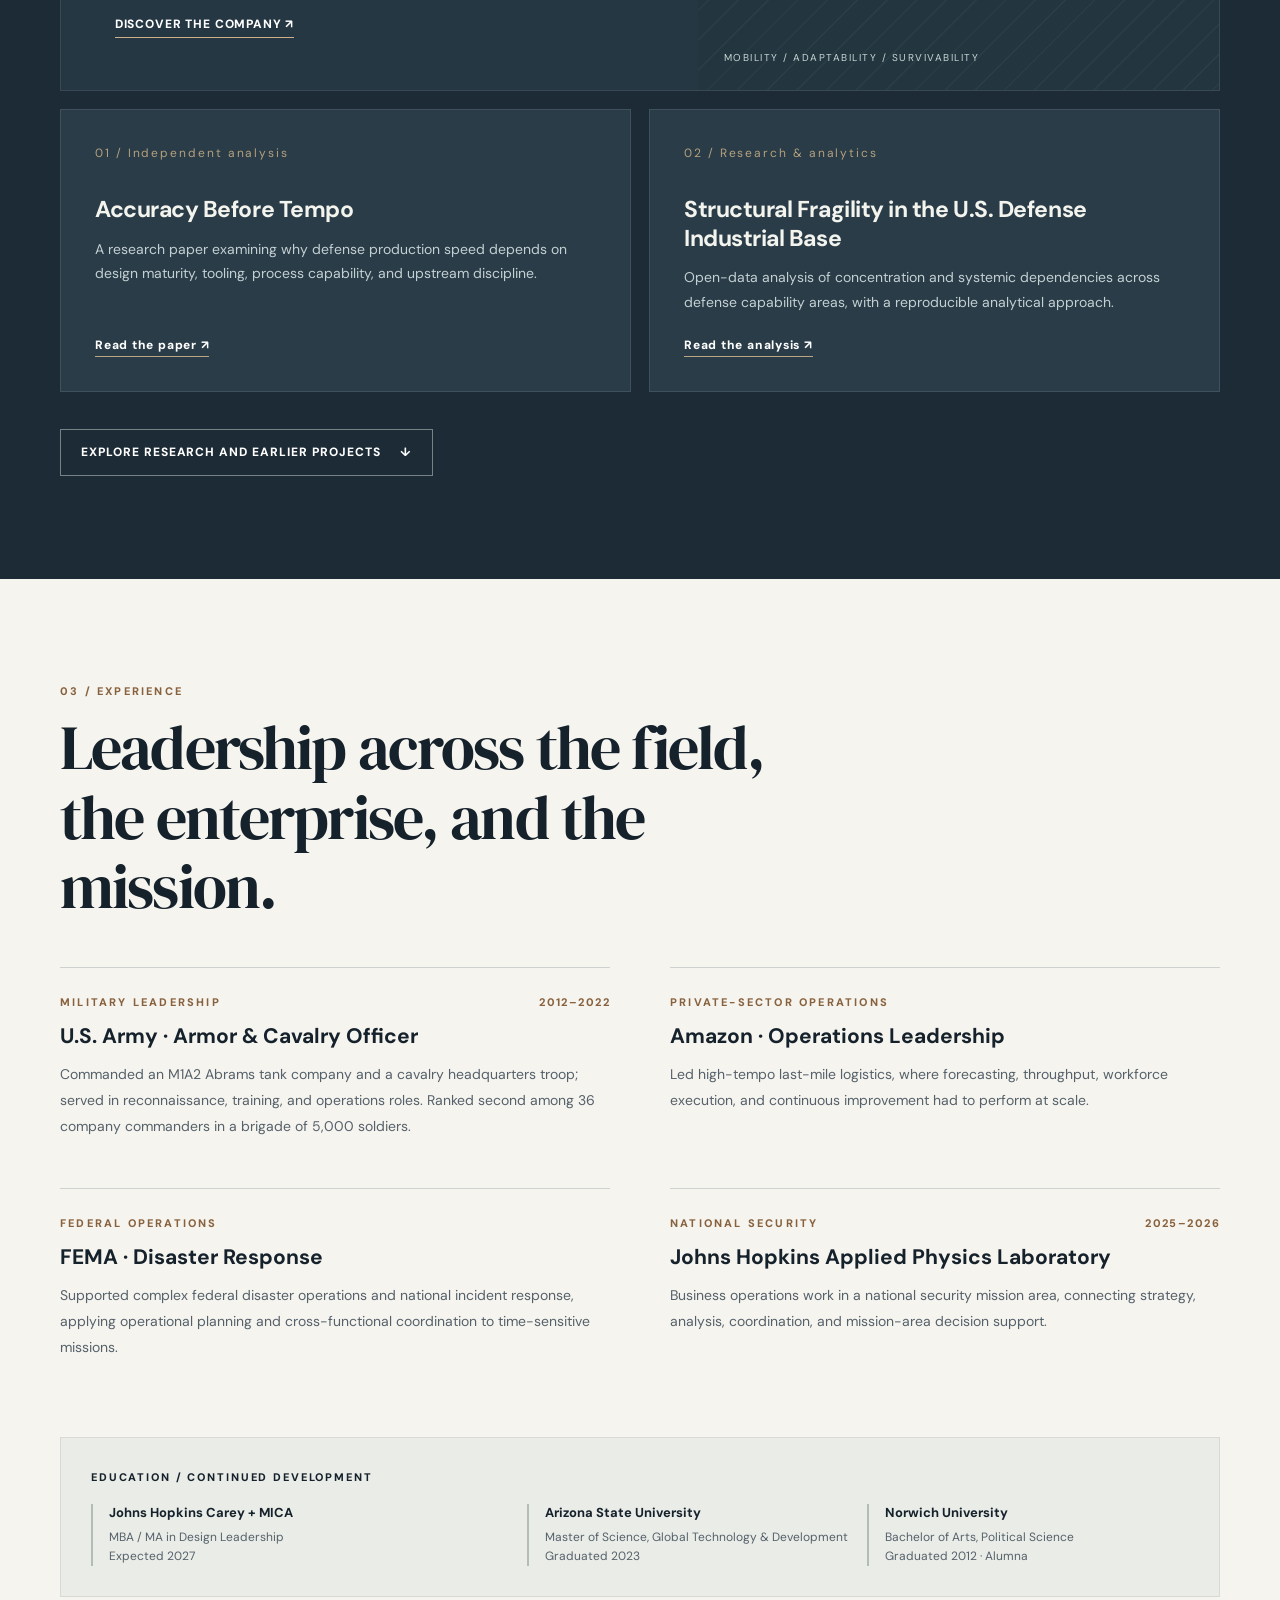
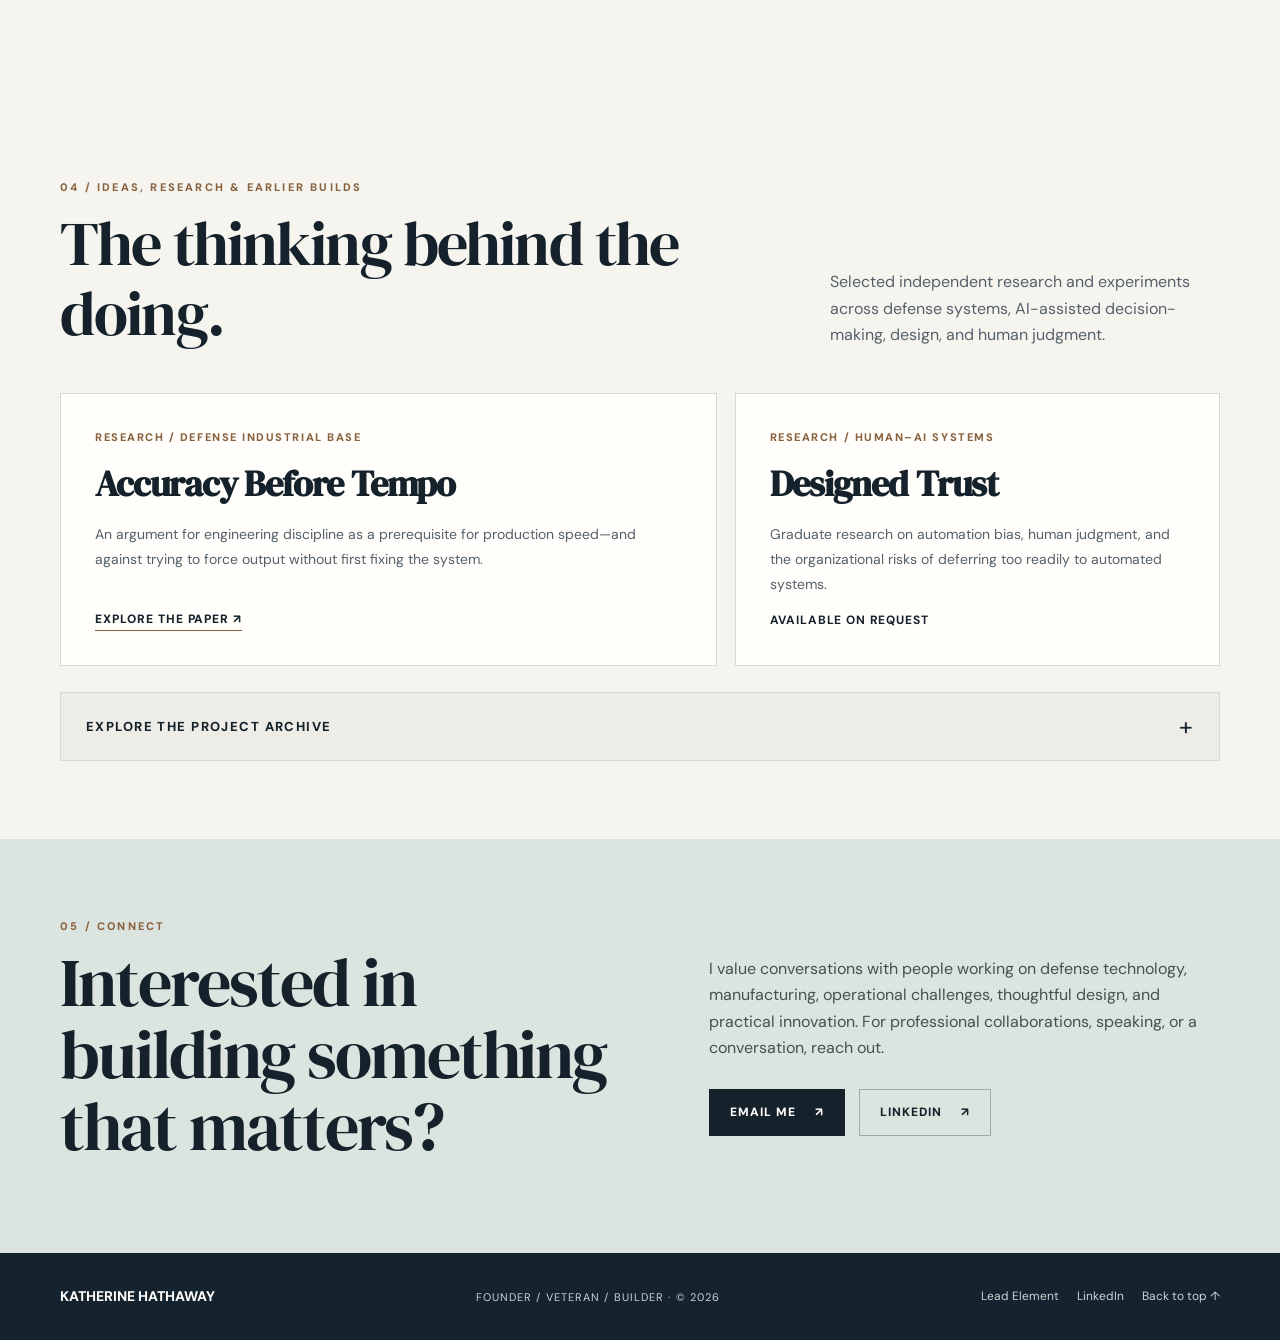
==== commit 121d14d6: "Replace Red Cross award with Sound the Alarm volunteer impact across Maryland" ====
--- a/index.html
+++ b/index.html
@@ -107,7 +107,7 @@
         <div class="honors">
           <div class="honors-label">Community &amp; Recognition</div>
           <div class="honor"><strong>Norwich University Athletic Hall of Fame</strong><span>Rugby · Inducted 2022</span></div>
-          <div class="honor"><strong>American Red Cross · Rookie of the Year</strong><span>Central Maryland · 2024</span></div>
+          <div class="honor"><strong><a href="https://www.redcross.org/sound-the-alarm.html" target="_blank" rel="noopener noreferrer">American Red Cross · Sound the Alarm</a></strong><span>Helped make more than 100 homes safer through smoke alarm installations and home fire safety outreach across Baltimore City and Baltimore, Harford, and Carroll counties—addressing the nation’s most frequent disaster.</span></div>
           <div class="honor"><strong><a href="https://service2school.org/our-ambassadors" target="_blank" rel="noopener noreferrer">Service to School · Volunteer Ambassador</a></strong><span>Mentoring veterans and service members navigating higher education and college admissions</span></div>
         </div>
       </div>
